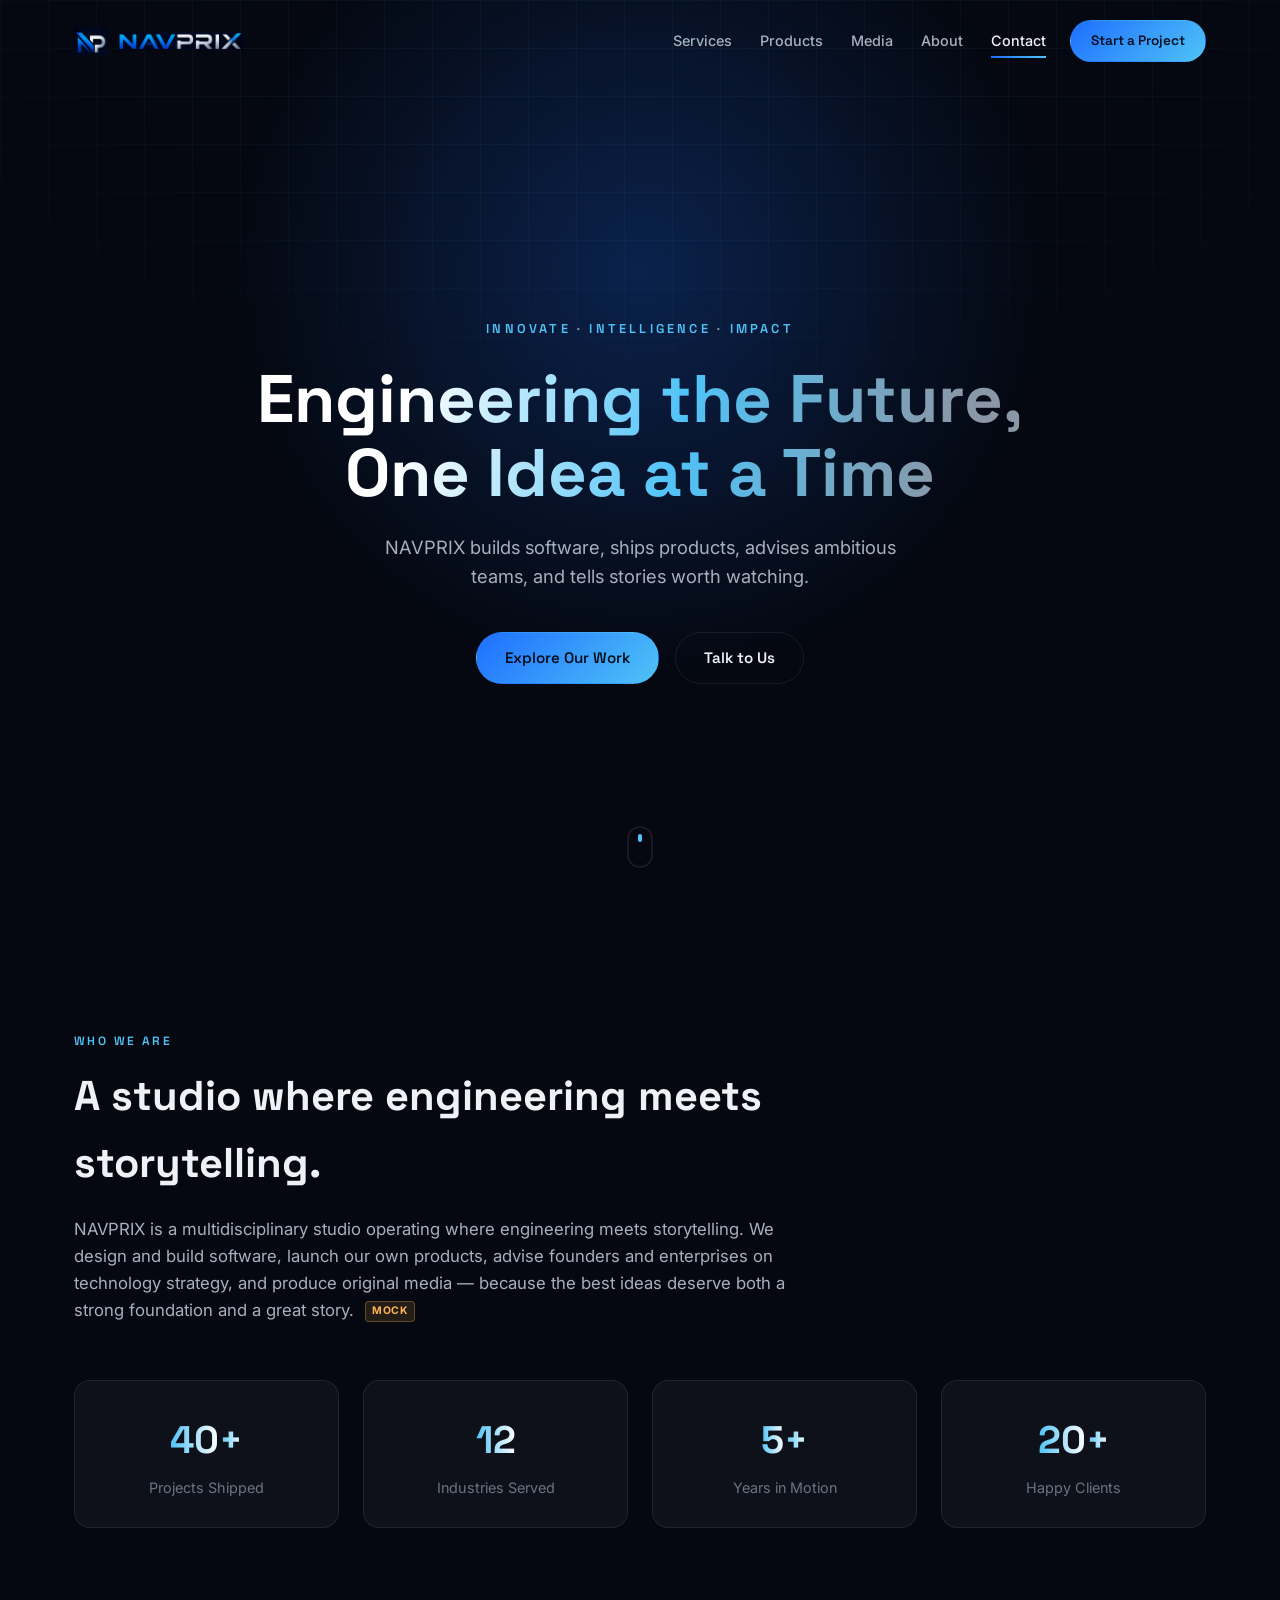
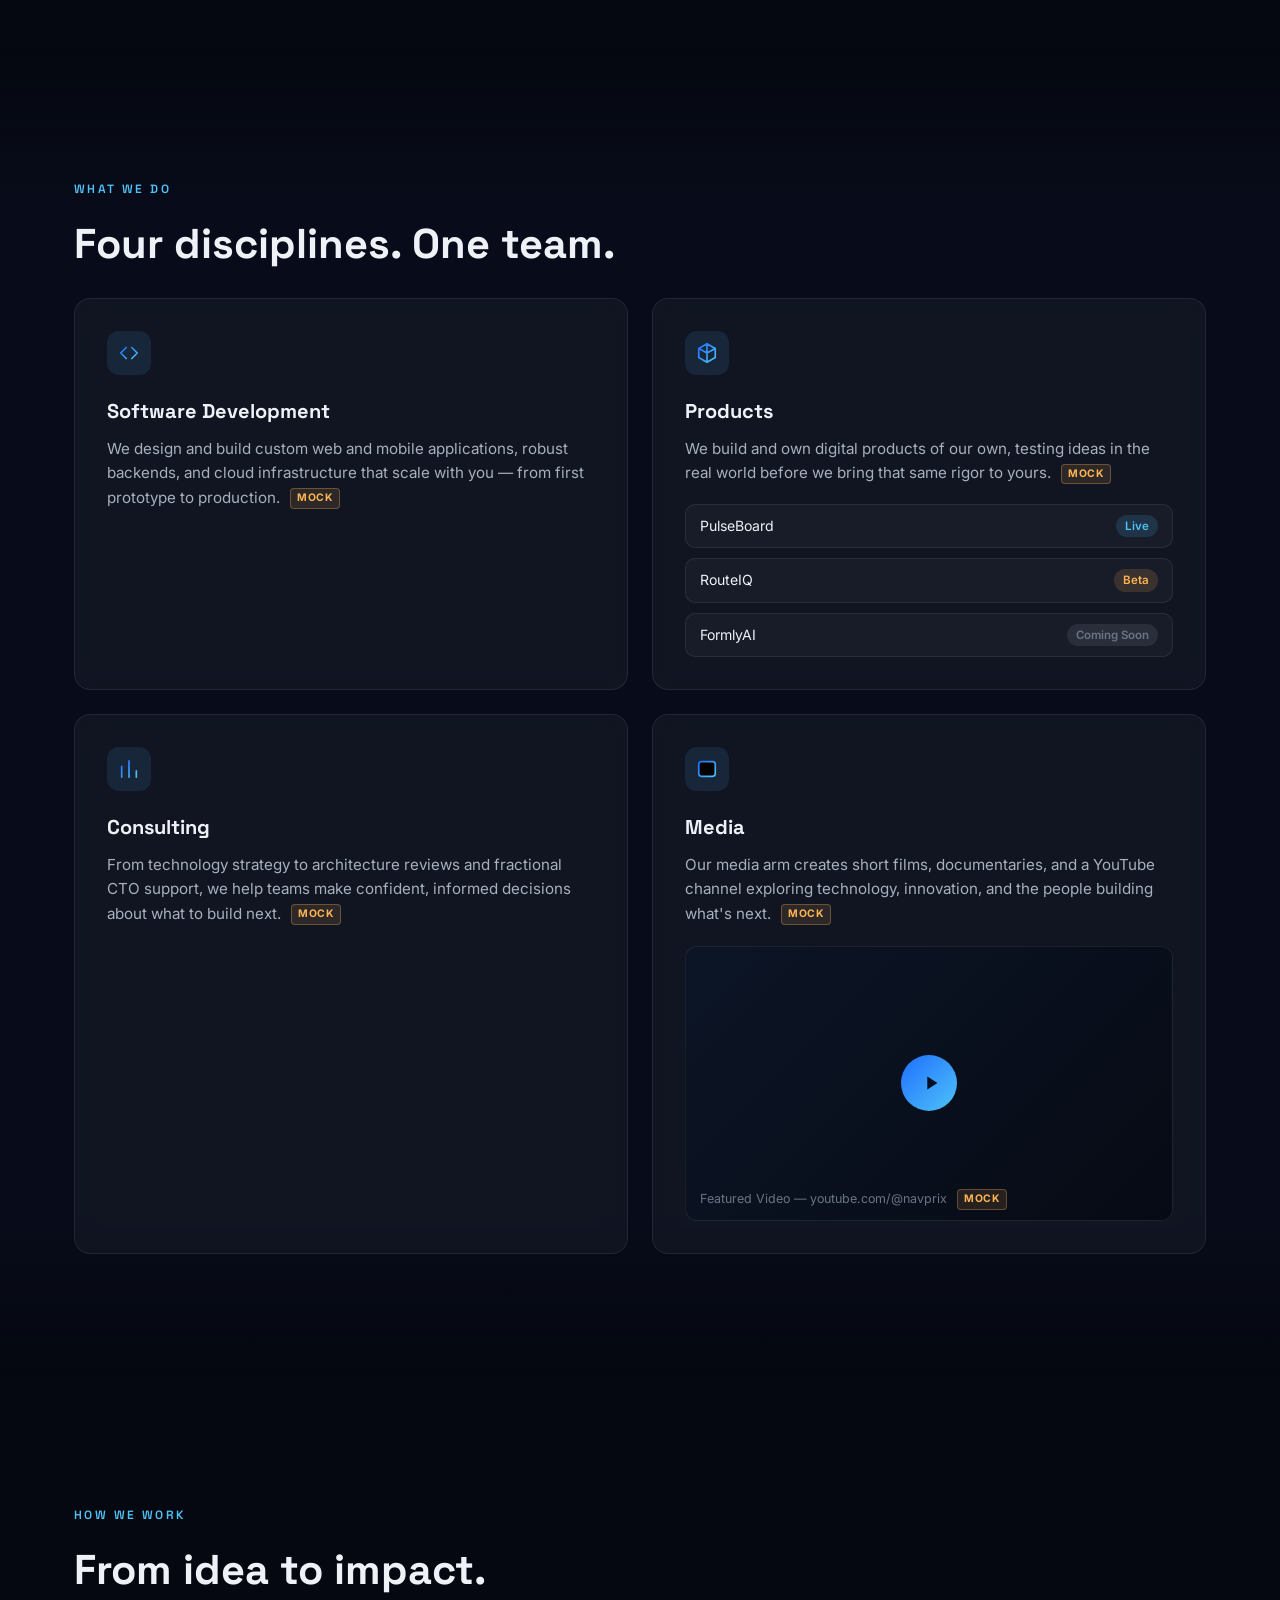
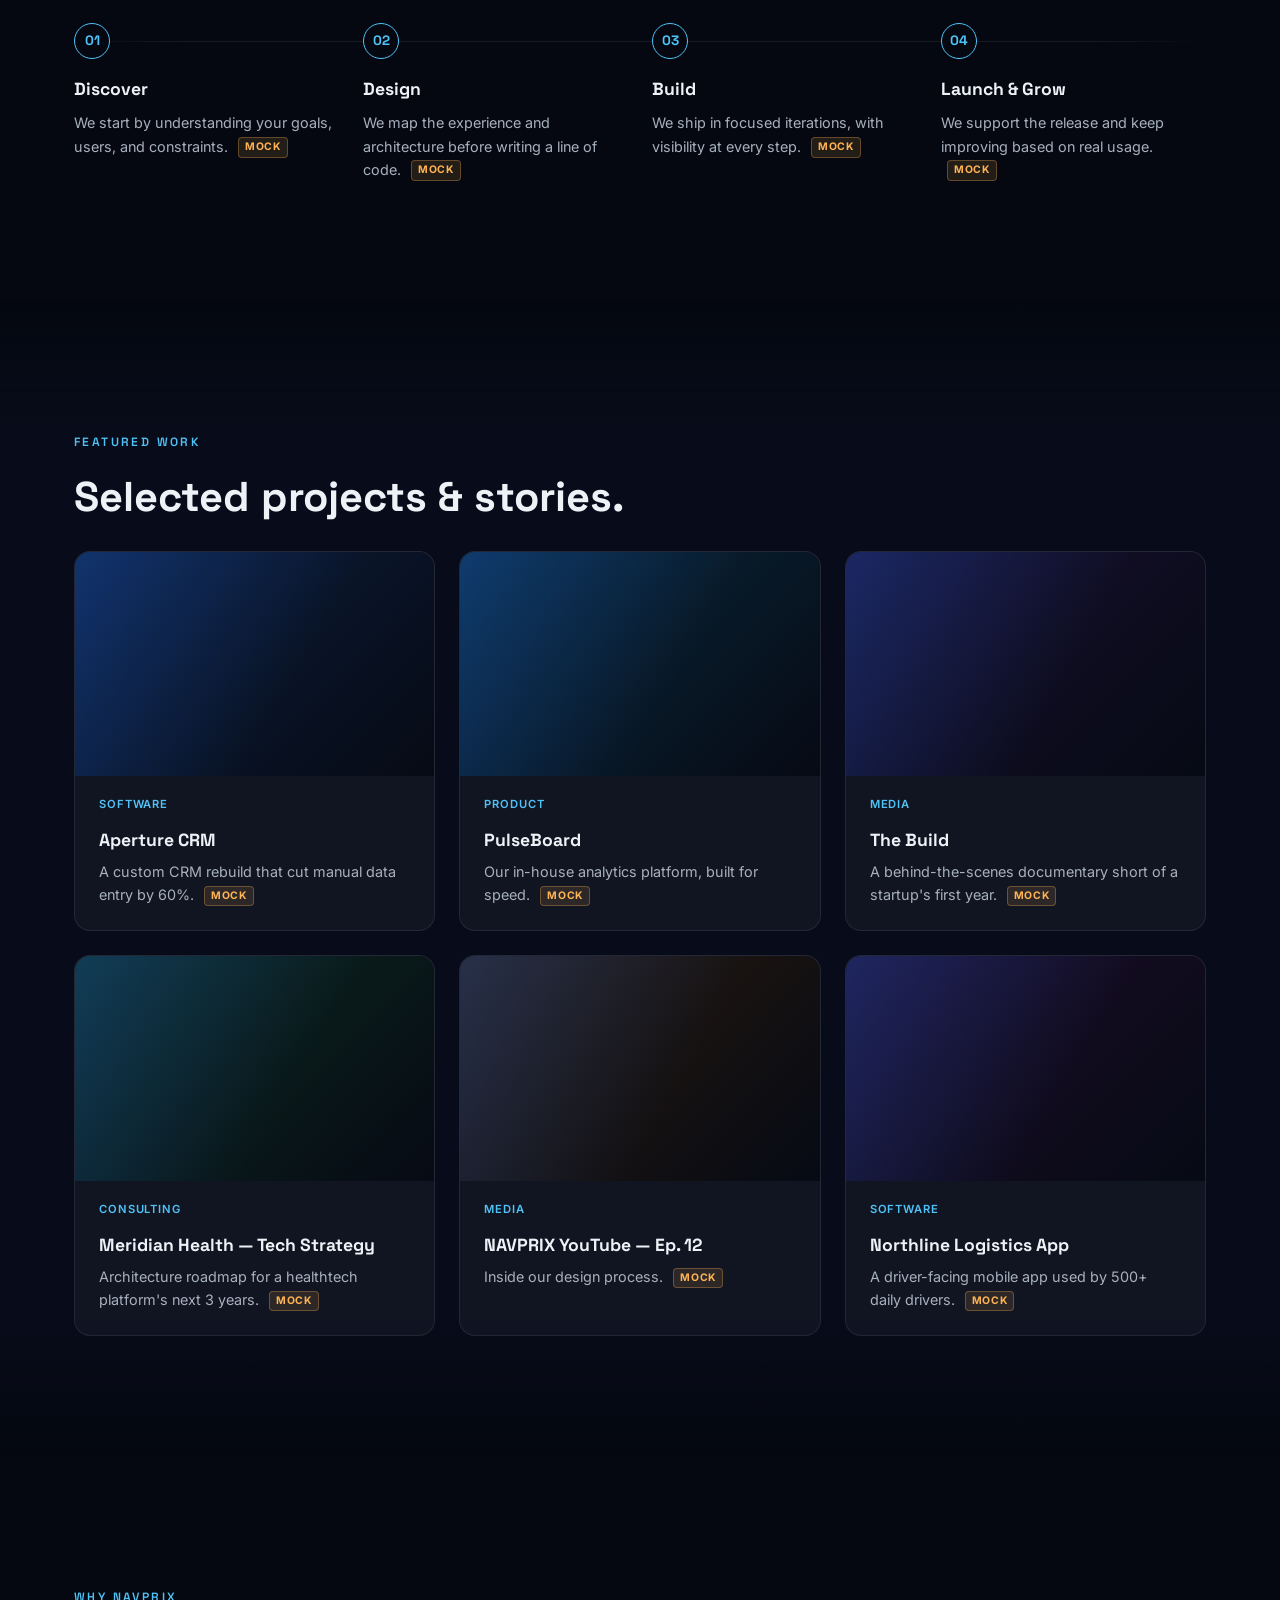
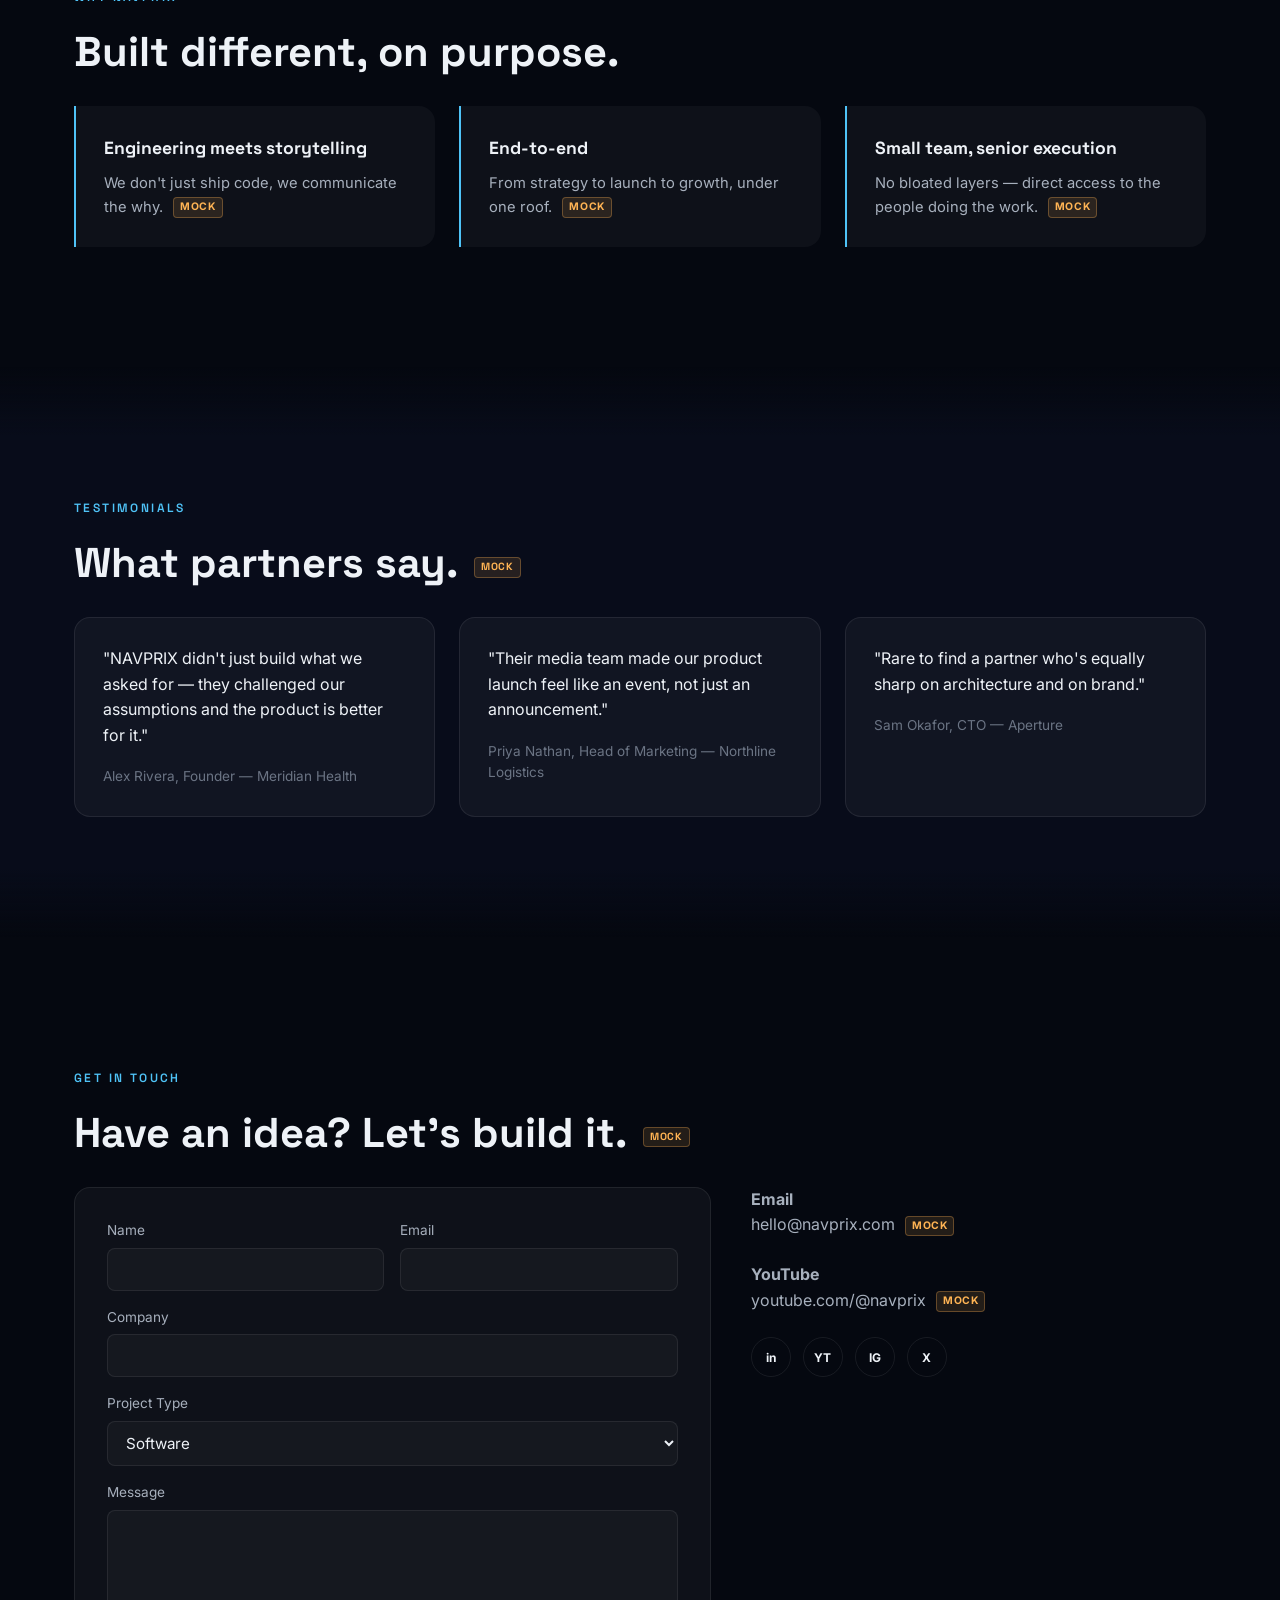
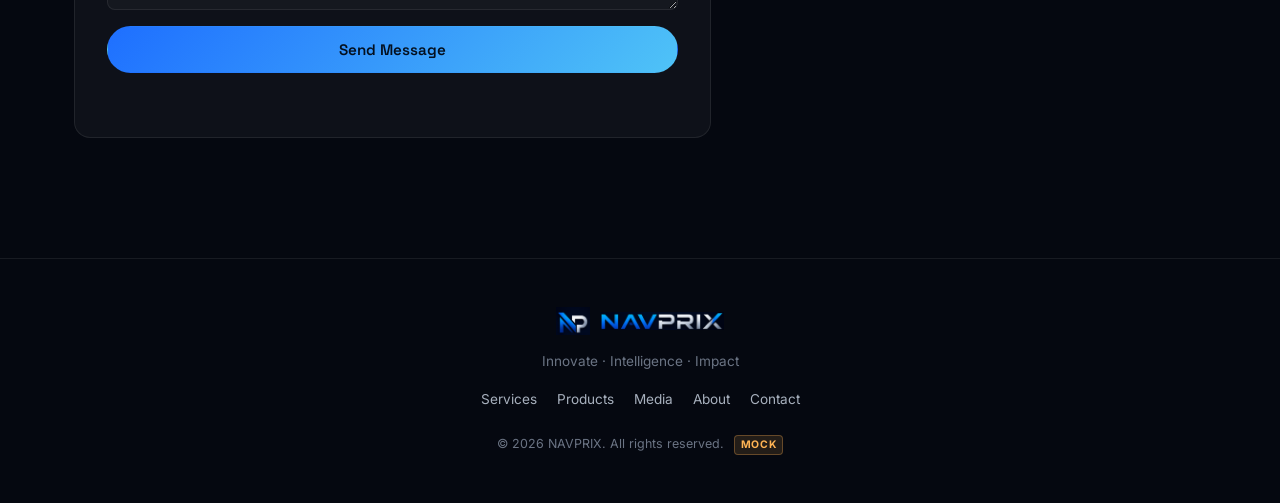
==== index.html @ e08dadc4 "Initial commit: NAVPRIX single-page website Dark-themed marketing site covering software development" ====
<!DOCTYPE html>
<html lang="en">
<head>
<meta charset="UTF-8">
<meta name="viewport" content="width=device-width, initial-scale=1.0">
<title>NAVPRIX — Innovate · Intelligence · Impact</title>
<meta name="description" content="NAVPRIX is a multidisciplinary studio building software, launching products, advising ambitious teams, and producing original media.">
<meta property="og:title" content="NAVPRIX — Innovate · Intelligence · Impact">
<meta property="og:description" content="Software Development, Products, Consulting & Media — under one roof.">
<meta property="og:type" content="website">
<meta property="og:image" content="assets/og-image.jpg">
<link rel="icon" type="image/png" href="assets/favicon.png">
<link rel="preconnect" href="https://fonts.googleapis.com">
<link rel="preconnect" href="https://fonts.gstatic.com" crossorigin>
<link href="https://fonts.googleapis.com/css2?family=Space+Grotesk:wght@500;600;700&family=Inter:wght@400;500;600;700&display=swap" rel="stylesheet">
<link rel="stylesheet" href="css/style.css">
</head>
<body>

<div class="bg-grid" aria-hidden="true"></div>

<!-- NAV -->
<header class="navbar" id="navbar">
  <div class="container navbar__inner">
    <a href="#top" class="brand">
      <img src="assets/logo-mark.png" alt="" class="brand__mark">
      <img src="assets/logo-wordmark.png" alt="NAVPRIX" class="brand__word-img">
    </a>
    <nav class="nav-links" id="navLinks">
      <a href="#services" data-nav>Services</a>
      <a href="#products" data-nav>Products</a>
      <a href="#media" data-nav>Media</a>
      <a href="#about" data-nav>About</a>
      <a href="#contact" data-nav>Contact</a>
      <a href="#contact" class="btn btn--primary btn--sm nav-cta-mobile">Start a Project</a>
    </nav>
    <a href="#contact" class="btn btn--primary btn--sm nav-cta">Start a Project</a>
    <button class="menu-toggle" id="menuToggle" aria-label="Toggle menu" aria-expanded="false">
      <span></span><span></span><span></span>
    </button>
  </div>
</header>

<!-- HERO -->
<section class="hero" id="top">
  <div class="hero__glow" aria-hidden="true"></div>
  <div class="container hero__inner">
    <p class="eyebrow reveal">INNOVATE <span class="dot">·</span> INTELLIGENCE <span class="dot">·</span> IMPACT</p>
    <h1 class="hero__title reveal">Engineering the Future,<br>One Idea at a Time</h1>
    <p class="hero__subtitle reveal">NAVPRIX builds software, ships products, advises ambitious teams, and tells stories worth watching.</p>
    <div class="hero__cta reveal">
      <a href="#work" class="btn btn--primary">Explore Our Work</a>
      <a href="#contact" class="btn btn--ghost">Talk to Us</a>
    </div>
  </div>
  <div class="scroll-indicator" aria-hidden="true"><span></span></div>
</section>

<!-- ABOUT -->
<section class="section" id="about">
  <div class="container">
    <p class="section-eyebrow reveal">Who We Are</p>
    <h2 class="section-title reveal">A studio where engineering meets storytelling.</h2>
    <p class="section-lead reveal">
      NAVPRIX is a multidisciplinary studio operating where engineering meets
      storytelling. We design and build software, launch our own products,
      advise founders and enterprises on technology strategy, and produce
      original media — because the best ideas deserve both a strong
      foundation and a great story.
      <span class="mock-tag">MOCK</span>
    </p>

    <div class="stats reveal">
      <div class="stat">
        <span class="stat__num" data-count="40">0</span><span class="stat__suffix">+</span>
        <p>Projects Shipped</p>
      </div>
      <div class="stat">
        <span class="stat__num" data-count="12">0</span>
        <p>Industries Served</p>
      </div>
      <div class="stat">
        <span class="stat__num" data-count="5">0</span><span class="stat__suffix">+</span>
        <p>Years in Motion</p>
      </div>
      <div class="stat">
        <span class="stat__num" data-count="20">0</span><span class="stat__suffix">+</span>
        <p>Happy Clients</p>
      </div>
    </div>
  </div>
</section>

<!-- WHAT WE DO -->
<section class="section section--alt" id="services">
  <div class="container">
    <p class="section-eyebrow reveal">What We Do</p>
    <h2 class="section-title reveal">Four disciplines. One team.</h2>

    <div class="pillars">
      <article class="pillar-card reveal">
        <div class="pillar-card__icon">
          <svg viewBox="0 0 24 24"><path d="M9 18 3 12l6-6M15 6l6 6-6 6" stroke="url(#iconBlue)" stroke-width="1.8" fill="none" stroke-linecap="round" stroke-linejoin="round"/></svg>
        </div>
        <h3>Software Development</h3>
        <p>We design and build custom web and mobile applications, robust backends, and cloud infrastructure that scale with you — from first prototype to production. <span class="mock-tag">MOCK</span></p>
      </article>

      <article class="pillar-card reveal" id="products">
        <div class="pillar-card__icon">
          <svg viewBox="0 0 24 24"><path d="M12 2 3 7v10l9 5 9-5V7l-9-5Zm0 0v20M3 7l9 5 9-5" stroke="url(#iconBlue)" stroke-width="1.8" fill="none" stroke-linecap="round" stroke-linejoin="round"/></svg>
        </div>
        <h3>Products</h3>
        <p>We build and own digital products of our own, testing ideas in the real world before we bring that same rigor to yours. <span class="mock-tag">MOCK</span></p>
        <div class="product-list">
          <div class="product-chip"><span>PulseBoard</span><em class="badge badge--live">Live</em></div>
          <div class="product-chip"><span>RouteIQ</span><em class="badge badge--beta">Beta</em></div>
          <div class="product-chip"><span>FormlyAI</span><em class="badge badge--soon">Coming Soon</em></div>
        </div>
      </article>

      <article class="pillar-card reveal">
        <div class="pillar-card__icon">
          <svg viewBox="0 0 24 24"><path d="M4 21V9m8 12V3m8 18v-7" stroke="url(#iconBlue)" stroke-width="1.8" fill="none" stroke-linecap="round" stroke-linejoin="round"/></svg>
        </div>
        <h3>Consulting</h3>
        <p>From technology strategy to architecture reviews and fractional CTO support, we help teams make confident, informed decisions about what to build next. <span class="mock-tag">MOCK</span></p>
      </article>

      <article class="pillar-card reveal" id="media">
        <div class="pillar-card__icon">
          <svg viewBox="0 0 24 24"><path d="m10 8 6 4-6 4V8Z" stroke="url(#iconBlue)" stroke-width="1.8" fill="none" stroke-linejoin="round"/><rect x="3" y="4" width="18" height="16" rx="3" stroke="url(#iconBlue)" stroke-width="1.8"/></svg>
        </div>
        <h3>Media</h3>
        <p>Our media arm creates short films, documentaries, and a YouTube channel exploring technology, innovation, and the people building what's next. <span class="mock-tag">MOCK</span></p>

        <div class="video-placeholder">
          <button class="video-placeholder__play" aria-label="Play featured video">
            <svg viewBox="0 0 24 24"><path d="M8 5v14l11-7z" fill="currentColor"/></svg>
          </button>
          <span class="video-placeholder__label">Featured Video — youtube.com/@navprix <span class="mock-tag">MOCK</span></span>
        </div>
      </article>
    </div>

    <!-- shared icon gradient defs -->
    <svg width="0" height="0" style="position:absolute">
      <defs>
        <linearGradient id="iconBlue" x1="0" y1="0" x2="1" y2="1">
          <stop offset="0%" stop-color="#1E6FFF"/>
          <stop offset="100%" stop-color="#4FC3F7"/>
        </linearGradient>
      </defs>
    </svg>
  </div>
</section>

<!-- PROCESS -->
<section class="section" id="process">
  <div class="container">
    <p class="section-eyebrow reveal">How We Work</p>
    <h2 class="section-title reveal">From idea to impact.</h2>

    <div class="timeline">
      <div class="timeline__line" aria-hidden="true"></div>
      <div class="timeline__step reveal">
        <span class="timeline__num">01</span>
        <h3>Discover</h3>
        <p>We start by understanding your goals, users, and constraints. <span class="mock-tag">MOCK</span></p>
      </div>
      <div class="timeline__step reveal">
        <span class="timeline__num">02</span>
        <h3>Design</h3>
        <p>We map the experience and architecture before writing a line of code. <span class="mock-tag">MOCK</span></p>
      </div>
      <div class="timeline__step reveal">
        <span class="timeline__num">03</span>
        <h3>Build</h3>
        <p>We ship in focused iterations, with visibility at every step. <span class="mock-tag">MOCK</span></p>
      </div>
      <div class="timeline__step reveal">
        <span class="timeline__num">04</span>
        <h3>Launch &amp; Grow</h3>
        <p>We support the release and keep improving based on real usage. <span class="mock-tag">MOCK</span></p>
      </div>
    </div>
  </div>
</section>

<!-- FEATURED WORK -->
<section class="section section--alt" id="work">
  <div class="container">
    <p class="section-eyebrow reveal">Featured Work</p>
    <h2 class="section-title reveal">Selected projects &amp; stories.</h2>

    <div class="work-grid">
      <article class="work-card reveal">
        <div class="work-card__media work-card__media--1"></div>
        <span class="tag">Software</span>
        <h3>Aperture CRM</h3>
        <p>A custom CRM rebuild that cut manual data entry by 60%. <span class="mock-tag">MOCK</span></p>
      </article>
      <article class="work-card reveal">
        <div class="work-card__media work-card__media--2"></div>
        <span class="tag">Product</span>
        <h3>PulseBoard</h3>
        <p>Our in-house analytics platform, built for speed. <span class="mock-tag">MOCK</span></p>
      </article>
      <article class="work-card reveal">
        <div class="work-card__media work-card__media--3"></div>
        <span class="tag">Media</span>
        <h3>The Build</h3>
        <p>A behind-the-scenes documentary short of a startup's first year. <span class="mock-tag">MOCK</span></p>
      </article>
      <article class="work-card reveal">
        <div class="work-card__media work-card__media--4"></div>
        <span class="tag">Consulting</span>
        <h3>Meridian Health — Tech Strategy</h3>
        <p>Architecture roadmap for a healthtech platform's next 3 years. <span class="mock-tag">MOCK</span></p>
      </article>
      <article class="work-card reveal">
        <div class="work-card__media work-card__media--5"></div>
        <span class="tag">Media</span>
        <h3>NAVPRIX YouTube — Ep. 12</h3>
        <p>Inside our design process. <span class="mock-tag">MOCK</span></p>
      </article>
      <article class="work-card reveal">
        <div class="work-card__media work-card__media--6"></div>
        <span class="tag">Software</span>
        <h3>Northline Logistics App</h3>
        <p>A driver-facing mobile app used by 500+ daily drivers. <span class="mock-tag">MOCK</span></p>
      </article>
    </div>
  </div>
</section>

<!-- WHY NAVPRIX -->
<section class="section" id="why">
  <div class="container">
    <p class="section-eyebrow reveal">Why NAVPRIX</p>
    <h2 class="section-title reveal">Built different, on purpose.</h2>

    <div class="why-grid">
      <div class="why-item reveal">
        <h3>Engineering meets storytelling</h3>
        <p>We don't just ship code, we communicate the why. <span class="mock-tag">MOCK</span></p>
      </div>
      <div class="why-item reveal">
        <h3>End-to-end</h3>
        <p>From strategy to launch to growth, under one roof. <span class="mock-tag">MOCK</span></p>
      </div>
      <div class="why-item reveal">
        <h3>Small team, senior execution</h3>
        <p>No bloated layers — direct access to the people doing the work. <span class="mock-tag">MOCK</span></p>
      </div>
    </div>
  </div>
</section>

<!-- TESTIMONIALS -->
<section class="section section--alt" id="testimonials">
  <div class="container">
    <p class="section-eyebrow reveal">Testimonials</p>
    <h2 class="section-title reveal">What partners say. <span class="mock-tag">MOCK</span></h2>

    <div class="testimonials">
      <blockquote class="testimonial reveal">
        <p>"NAVPRIX didn't just build what we asked for — they challenged our assumptions and the product is better for it."</p>
        <footer>Alex Rivera, Founder — Meridian Health</footer>
      </blockquote>
      <blockquote class="testimonial reveal">
        <p>"Their media team made our product launch feel like an event, not just an announcement."</p>
        <footer>Priya Nathan, Head of Marketing — Northline Logistics</footer>
      </blockquote>
      <blockquote class="testimonial reveal">
        <p>"Rare to find a partner who's equally sharp on architecture and on brand."</p>
        <footer>Sam Okafor, CTO — Aperture</footer>
      </blockquote>
    </div>
  </div>
</section>

<!-- CONTACT -->
<section class="section contact" id="contact">
  <div class="container contact__inner">
    <p class="section-eyebrow reveal">Get In Touch</p>
    <h2 class="section-title reveal">Have an idea? Let's build it. <span class="mock-tag">MOCK</span></h2>

    <div class="contact__grid">
      <form class="contact-form reveal" id="contactForm">
        <div class="form-row">
          <label>Name<input type="text" name="name" required></label>
          <label>Email<input type="email" name="email" required></label>
        </div>
        <label>Company<input type="text" name="company"></label>
        <label>Project Type
          <select name="projectType">
            <option>Software</option>
            <option>Product</option>
            <option>Consulting</option>
            <option>Media</option>
            <option>Other</option>
          </select>
        </label>
        <label>Message<textarea name="message" rows="4" required></textarea></label>
        <button type="submit" class="btn btn--primary">Send Message</button>
        <p class="form-status" id="formStatus" role="status"></p>
      </form>

      <div class="contact-info reveal">
        <p><strong>Email</strong><br><a href="mailto:hello@navprix.com">hello@navprix.com</a> <span class="mock-tag">MOCK</span></p>
        <p><strong>YouTube</strong><br><a href="https://youtube.com/@navprix" target="_blank" rel="noopener">youtube.com/@navprix</a> <span class="mock-tag">MOCK</span></p>
        <div class="social-row">
          <a href="#" aria-label="LinkedIn" class="social-icon">in</a>
          <a href="#" aria-label="YouTube" class="social-icon">YT</a>
          <a href="#" aria-label="Instagram" class="social-icon">IG</a>
          <a href="#" aria-label="X" class="social-icon">X</a>
        </div>
      </div>
    </div>
  </div>
</section>

<!-- FOOTER -->
<footer class="footer">
  <div class="container footer__inner">
    <a href="#top" class="brand brand--footer">
      <img src="assets/logo-mark.png" alt="" class="brand__mark">
      <img src="assets/logo-wordmark.png" alt="NAVPRIX" class="brand__word-img">
    </a>
    <p class="footer__tagline">Innovate · Intelligence · Impact</p>
    <nav class="footer__links">
      <a href="#services">Services</a>
      <a href="#products">Products</a>
      <a href="#media">Media</a>
      <a href="#about">About</a>
      <a href="#contact">Contact</a>
    </nav>
    <p class="footer__copy">© 2026 NAVPRIX. All rights reserved. <span class="mock-tag">MOCK</span></p>
  </div>
</footer>

<script src="js/main.js"></script>
</body>
</html>
---- css/style.css ----
/* ============ Tokens ============ */
:root {
  --bg: #050810;
  --bg-alt: #080c1a;
  --panel: rgba(255, 255, 255, 0.04);
  --panel-border: rgba(255, 255, 255, 0.08);
  --blue-1: #1e6fff;
  --blue-2: #4fc3f7;
  --silver-1: #eaf0f6;
  --silver-2: #ffffff;
  --silver-3: #8a97a6;
  --text: #eef2f7;
  --text-dim: #a7b0bd;
  --text-faint: #6b7484;
  --radius: 16px;
  --max-width: 1180px;
  --font-display: "Space Grotesk", "Inter", sans-serif;
  --font-body: "Inter", sans-serif;
}

* { box-sizing: border-box; }
html { scroll-behavior: smooth; }

body {
  margin: 0;
  background: var(--bg);
  color: var(--text);
  font-family: var(--font-body);
  line-height: 1.6;
  overflow-x: hidden;
}

img { max-width: 100%; display: block; }

.container {
  max-width: var(--max-width);
  margin: 0 auto;
  padding: 0 24px;
}

a { color: inherit; text-decoration: none; }

.mock-tag {
  display: inline-block;
  font-size: 0.65rem;
  letter-spacing: 0.06em;
  font-weight: 700;
  color: #ffb454;
  background: rgba(255, 180, 84, 0.12);
  border: 1px solid rgba(255, 180, 84, 0.3);
  padding: 1px 6px;
  border-radius: 4px;
  vertical-align: middle;
  margin-left: 6px;
}

/* ============ Background texture ============ */
.bg-grid {
  position: fixed;
  inset: 0;
  z-index: -1;
  background-image:
    linear-gradient(rgba(79, 195, 247, 0.05) 1px, transparent 1px),
    linear-gradient(90deg, rgba(79, 195, 247, 0.05) 1px, transparent 1px);
  background-size: 48px 48px;
  mask-image: radial-gradient(ellipse 80% 60% at 50% 0%, black 40%, transparent 90%);
}

/* ============ Buttons ============ */
.btn {
  display: inline-flex;
  align-items: center;
  justify-content: center;
  gap: 8px;
  padding: 13px 28px;
  border-radius: 999px;
  font-family: var(--font-display);
  font-weight: 600;
  font-size: 0.95rem;
  border: 1px solid transparent;
  cursor: pointer;
  transition: transform 0.25s ease, box-shadow 0.25s ease, background 0.25s ease, border-color .25s ease;
  white-space: nowrap;
}
.btn--primary {
  background: linear-gradient(135deg, var(--blue-1), var(--blue-2));
  color: #04101f;
}
.btn--primary:hover {
  transform: translateY(-2px);
  box-shadow: 0 10px 30px -6px rgba(30, 111, 255, 0.55);
}
.btn--ghost {
  background: transparent;
  border-color: var(--panel-border);
  color: var(--text);
}
.btn--ghost:hover {
  border-color: var(--blue-2);
  color: var(--blue-2);
}
.btn--sm { padding: 9px 20px; font-size: 0.85rem; }

/* ============ Navbar ============ */
.navbar {
  position: fixed;
  top: 0; left: 0; right: 0;
  z-index: 100;
  padding: 20px 0;
  transition: background 0.3s ease, padding 0.3s ease, border-color 0.3s ease;
  border-bottom: 1px solid transparent;
}
.navbar.scrolled {
  background: rgba(5, 8, 16, 0.75);
  backdrop-filter: blur(14px);
  -webkit-backdrop-filter: blur(14px);
  padding: 12px 0;
  border-bottom-color: var(--panel-border);
}
.navbar__inner {
  display: flex;
  align-items: center;
  gap: 24px;
}
.brand {
  display: flex;
  align-items: center;
  gap: 10px;
  margin-right: auto;
}
.brand__mark { width: 34px; height: auto; }
.brand__word-img { height: 18px; width: auto; }
.nav-links {
  display: flex;
  gap: 28px;
}
.nav-links a {
  font-size: 0.9rem;
  font-weight: 500;
  color: var(--text-dim);
  position: relative;
  padding: 4px 0;
  transition: color 0.2s ease;
}
.nav-links a::after {
  content: "";
  position: absolute;
  left: 0; bottom: -2px;
  width: 0; height: 2px;
  background: linear-gradient(90deg, var(--blue-1), var(--blue-2));
  transition: width 0.25s ease;
}
.nav-links a:hover, .nav-links a.active { color: var(--text); }
.nav-links a:hover::after, .nav-links a.active::after { width: 100%; }
.nav-cta-mobile { display: none; align-self: flex-start; }

.menu-toggle {
  display: none;
  flex-direction: column;
  gap: 5px;
  background: none;
  border: none;
  cursor: pointer;
  padding: 6px;
}
.menu-toggle span {
  width: 22px; height: 2px;
  background: var(--text);
  transition: transform 0.25s ease, opacity 0.25s ease;
}

/* ============ Hero ============ */
.hero {
  position: relative;
  min-height: 100vh;
  display: flex;
  align-items: center;
  padding-top: 90px;
  overflow: hidden;
}
.hero__glow {
  position: absolute;
  top: -20%;
  left: 50%;
  transform: translateX(-50%);
  width: 900px;
  height: 900px;
  background: radial-gradient(circle, rgba(30, 111, 255, 0.25) 0%, rgba(30, 111, 255, 0) 65%);
  pointer-events: none;
  animation: pulse 8s ease-in-out infinite;
}
@keyframes pulse {
  0%, 100% { opacity: 0.7; transform: translateX(-50%) scale(1); }
  50% { opacity: 1; transform: translateX(-50%) scale(1.08); }
}
.hero__inner { position: relative; z-index: 1; text-align: center; max-width: 860px; margin: 0 auto; }

.eyebrow {
  font-family: var(--font-display);
  letter-spacing: 0.25em;
  font-size: 0.8rem;
  font-weight: 600;
  color: var(--blue-2);
  margin-bottom: 24px;
}
.eyebrow .dot { color: var(--silver-3); }

.hero__title {
  font-family: var(--font-display);
  font-size: clamp(2.4rem, 6vw, 4.2rem);
  font-weight: 700;
  line-height: 1.1;
  margin: 0 0 22px;
  background: linear-gradient(100deg, var(--silver-2) 20%, var(--blue-2) 55%, var(--silver-3) 90%);
  -webkit-background-clip: text;
  background-clip: text;
  color: transparent;
}
.hero__subtitle {
  font-size: 1.15rem;
  color: var(--text-dim);
  max-width: 560px;
  margin: 0 auto 40px;
}
.hero__cta {
  display: flex;
  justify-content: center;
  gap: 16px;
  flex-wrap: wrap;
}

.scroll-indicator {
  position: absolute;
  bottom: 32px;
  left: 50%;
  transform: translateX(-50%);
  width: 26px;
  height: 42px;
  border: 2px solid var(--panel-border);
  border-radius: 20px;
}
.scroll-indicator span {
  display: block;
  width: 4px;
  height: 8px;
  margin: 6px auto 0;
  background: var(--blue-2);
  border-radius: 2px;
  animation: scrollDown 1.8s ease-in-out infinite;
}
@keyframes scrollDown {
  0% { transform: translateY(0); opacity: 1; }
  70% { transform: translateY(14px); opacity: 0; }
  100% { opacity: 0; }
}

/* ============ Sections ============ */
.section { padding: 120px 0; }
.section--alt { background: linear-gradient(180deg, transparent, var(--bg-alt) 12%, var(--bg-alt) 88%, transparent); }

.section-eyebrow {
  font-family: var(--font-display);
  letter-spacing: 0.2em;
  font-size: 0.75rem;
  font-weight: 600;
  color: var(--blue-2);
  text-transform: uppercase;
  margin-bottom: 12px;
}
.section-title {
  font-family: var(--font-display);
  font-size: clamp(1.8rem, 4vw, 2.6rem);
  font-weight: 700;
  margin: 0 0 20px;
  max-width: 700px;
  color: var(--text);
}
.section-lead {
  max-width: 720px;
  color: var(--text-dim);
  font-size: 1.05rem;
  margin-bottom: 56px;
}

/* ============ Stats ============ */
.stats {
  display: grid;
  grid-template-columns: repeat(4, 1fr);
  gap: 24px;
}
.stat {
  padding: 28px 20px;
  border: 1px solid var(--panel-border);
  background: var(--panel);
  border-radius: var(--radius);
  text-align: center;
}
.stat__num, .stat__suffix {
  font-family: var(--font-display);
  font-size: 2.4rem;
  font-weight: 700;
  background: linear-gradient(90deg, var(--blue-2), var(--silver-2));
  -webkit-background-clip: text;
  background-clip: text;
  color: transparent;
}
.stat p { margin: 6px 0 0; color: var(--text-faint); font-size: 0.9rem; }

/* ============ Pillars ============ */
.pillars {
  display: grid;
  grid-template-columns: repeat(2, 1fr);
  gap: 24px;
}
.pillar-card {
  padding: 32px;
  border-radius: var(--radius);
  background: var(--panel);
  border: 1px solid var(--panel-border);
  backdrop-filter: blur(10px);
  transition: border-color 0.3s ease, transform 0.3s ease;
}
.pillar-card:hover {
  border-color: rgba(79, 195, 247, 0.4);
  transform: translateY(-4px);
}
.pillar-card__icon {
  width: 44px; height: 44px;
  display: flex; align-items: center; justify-content: center;
  border-radius: 12px;
  background: rgba(79, 195, 247, 0.1);
  margin-bottom: 20px;
}
.pillar-card__icon svg { width: 22px; height: 22px; }
.pillar-card h3 {
  font-family: var(--font-display);
  font-size: 1.25rem;
  margin: 0 0 10px;
}
.pillar-card p { color: var(--text-dim); margin: 0; font-size: 0.95rem; }

.product-list { margin-top: 18px; display: flex; flex-direction: column; gap: 10px; }
.product-chip {
  display: flex; align-items: center; justify-content: space-between;
  padding: 10px 14px;
  border-radius: 10px;
  background: rgba(255, 255, 255, 0.03);
  border: 1px solid var(--panel-border);
  font-size: 0.88rem;
}
.badge { font-style: normal; font-size: 0.72rem; padding: 2px 9px; border-radius: 999px; font-weight: 600; }
.badge--live { background: rgba(79, 195, 247, 0.15); color: var(--blue-2); }
.badge--beta { background: rgba(255, 180, 84, 0.15); color: #ffb454; }
.badge--soon { background: rgba(255, 255, 255, 0.08); color: var(--text-faint); }

.video-placeholder {
  margin-top: 20px;
  position: relative;
  border-radius: 12px;
  aspect-ratio: 16/9;
  background: linear-gradient(135deg, #0c1526, #060a14);
  border: 1px solid var(--panel-border);
  display: flex;
  align-items: center;
  justify-content: center;
  overflow: hidden;
}
.video-placeholder__play {
  width: 56px; height: 56px;
  border-radius: 50%;
  border: none;
  background: linear-gradient(135deg, var(--blue-1), var(--blue-2));
  color: #04101f;
  display: flex; align-items: center; justify-content: center;
  cursor: pointer;
  transition: transform 0.2s ease;
}
.video-placeholder__play svg { width: 22px; height: 22px; margin-left: 3px; }
.video-placeholder__play:hover { transform: scale(1.08); }
.video-placeholder__label {
  position: absolute;
  bottom: 10px; left: 14px;
  font-size: 0.78rem;
  color: var(--text-faint);
}

/* ============ Timeline ============ */
.timeline {
  position: relative;
  display: grid;
  grid-template-columns: repeat(4, 1fr);
  gap: 24px;
}
.timeline__line {
  position: absolute;
  top: 18px; left: 0; right: 0;
  height: 1px;
  background: linear-gradient(90deg, transparent, var(--panel-border) 10%, var(--panel-border) 90%, transparent);
  z-index: 0;
}
.timeline__step { position: relative; z-index: 1; }
.timeline__num {
  display: inline-flex;
  width: 36px; height: 36px;
  align-items: center; justify-content: center;
  border-radius: 50%;
  background: var(--bg);
  border: 1px solid var(--blue-2);
  color: var(--blue-2);
  font-family: var(--font-display);
  font-size: 0.85rem;
  font-weight: 700;
  margin-bottom: 16px;
}
.timeline__step h3 { font-family: var(--font-display); margin: 0 0 8px; font-size: 1.1rem; }
.timeline__step p { color: var(--text-dim); font-size: 0.9rem; margin: 0; }

/* ============ Work Grid ============ */
.work-grid {
  display: grid;
  grid-template-columns: repeat(3, 1fr);
  gap: 24px;
}
.work-card {
  border-radius: var(--radius);
  overflow: hidden;
  border: 1px solid var(--panel-border);
  background: var(--panel);
  transition: transform 0.3s ease, border-color 0.3s ease;
}
.work-card:hover { transform: translateY(-6px); border-color: rgba(79,195,247,0.4); }
.work-card__media {
  aspect-ratio: 16/10;
  background: linear-gradient(135deg, #0c1526, #060a14);
  position: relative;
}
.work-card__media::after {
  content: "";
  position: absolute; inset: 0;
  background: linear-gradient(120deg, rgba(30,111,255,0.25), transparent 60%);
}
.work-card__media--1 { background: linear-gradient(135deg, #0d1f3d, #060a14); }
.work-card__media--2 { background: linear-gradient(135deg, #0a2a3d, #060a14); }
.work-card__media--3 { background: linear-gradient(135deg, #1a1030, #060a14); }
.work-card__media--4 { background: linear-gradient(135deg, #0d2b1f, #060a14); }
.work-card__media--5 { background: linear-gradient(135deg, #2a1b0d, #060a14); }
.work-card__media--6 { background: linear-gradient(135deg, #1f0d2b, #060a14); }
.work-card .tag {
  display: inline-block;
  margin: 20px 24px 0;
  font-size: 0.7rem;
  letter-spacing: 0.08em;
  text-transform: uppercase;
  color: var(--blue-2);
  font-weight: 600;
}
.work-card h3 { font-family: var(--font-display); margin: 10px 24px 6px; font-size: 1.1rem; }
.work-card p { margin: 0 24px 24px; color: var(--text-dim); font-size: 0.9rem; }

/* ============ Why ============ */
.why-grid {
  display: grid;
  grid-template-columns: repeat(3, 1fr);
  gap: 24px;
}
.why-item {
  padding: 28px;
  border-left: 2px solid var(--blue-2);
  background: var(--panel);
  border-radius: 0 var(--radius) var(--radius) 0;
}
.why-item h3 { font-family: var(--font-display); margin: 0 0 10px; font-size: 1.1rem; }
.why-item p { margin: 0; color: var(--text-dim); font-size: 0.92rem; }

/* ============ Testimonials ============ */
.testimonials {
  display: grid;
  grid-template-columns: repeat(3, 1fr);
  gap: 24px;
}
.testimonial {
  margin: 0;
  padding: 28px;
  border-radius: var(--radius);
  background: var(--panel);
  border: 1px solid var(--panel-border);
}
.testimonial p {
  font-size: 1rem;
  color: var(--text);
  margin: 0 0 18px;
}
.testimonial footer {
  font-size: 0.85rem;
  color: var(--text-faint);
}

/* ============ Contact ============ */
.contact__grid {
  display: grid;
  grid-template-columns: 1.4fr 1fr;
  gap: 40px;
}
.contact-form {
  display: flex;
  flex-direction: column;
  gap: 16px;
  padding: 32px;
  border-radius: var(--radius);
  background: var(--panel);
  border: 1px solid var(--panel-border);
}
.form-row { display: grid; grid-template-columns: 1fr 1fr; gap: 16px; }
.contact-form label {
  display: flex;
  flex-direction: column;
  gap: 6px;
  font-size: 0.85rem;
  color: var(--text-dim);
}
.contact-form input,
.contact-form select,
.contact-form textarea {
  background: rgba(255,255,255,0.03);
  border: 1px solid var(--panel-border);
  border-radius: 8px;
  padding: 11px 14px;
  color: var(--text);
  font-family: var(--font-body);
  font-size: 0.95rem;
  resize: vertical;
}
.contact-form input:focus,
.contact-form select:focus,
.contact-form textarea:focus {
  outline: none;
  border-color: var(--blue-2);
}
.form-status { min-height: 1.2em; font-size: 0.85rem; color: var(--blue-2); margin: 0; }

.contact-info p { margin: 0 0 24px; color: var(--text-dim); }
.contact-info a:hover { color: var(--blue-2); }
.social-row { display: flex; gap: 12px; margin-top: 8px; }
.social-icon {
  width: 40px; height: 40px;
  border-radius: 50%;
  border: 1px solid var(--panel-border);
  display: flex; align-items: center; justify-content: center;
  font-size: 0.75rem;
  font-weight: 700;
  transition: border-color 0.2s ease, color 0.2s ease;
}
.social-icon:hover { border-color: var(--blue-2); color: var(--blue-2); }

/* ============ Footer ============ */
.footer {
  border-top: 1px solid var(--panel-border);
  padding: 48px 0;
}
.footer__inner {
  display: flex;
  flex-direction: column;
  align-items: center;
  text-align: center;
  gap: 16px;
}
.brand--footer { margin: 0; }
.footer__tagline { color: var(--text-faint); font-size: 0.85rem; margin: 0; }
.footer__links { display: flex; gap: 20px; flex-wrap: wrap; justify-content: center; }
.footer__links a { font-size: 0.85rem; color: var(--text-dim); }
.footer__links a:hover { color: var(--blue-2); }
.footer__copy { color: var(--text-faint); font-size: 0.78rem; margin: 8px 0 0; }

/* ============ Scroll reveal ============ */
.reveal {
  opacity: 0;
  transform: translateY(24px);
  transition: opacity 0.7s ease, transform 0.7s ease;
}
.reveal.in-view {
  opacity: 1;
  transform: translateY(0);
}

/* ============ Responsive ============ */
@media (max-width: 960px) {
  .pillars, .work-grid, .why-grid, .testimonials { grid-template-columns: repeat(2, 1fr); }
  .timeline { grid-template-columns: repeat(2, 1fr); row-gap: 40px; }
  .timeline__line { display: none; }
  .contact__grid { grid-template-columns: 1fr; }
  .stats { grid-template-columns: repeat(2, 1fr); }
}

@media (max-width: 720px) {
  .nav-links, .nav-cta { display: none; }
  .menu-toggle { display: flex; }
  .navbar.menu-open .nav-links {
    display: flex;
    position: absolute;
    top: 100%; left: 0; right: 0;
    flex-direction: column;
    background: var(--bg);
    padding: 20px 24px 28px;
    gap: 18px;
    border-bottom: 1px solid var(--panel-border);
  }
  .navbar.menu-open .nav-cta-mobile { display: inline-flex; margin-top: 6px; }
  .pillars, .work-grid, .why-grid, .testimonials { grid-template-columns: 1fr; }
  .timeline { grid-template-columns: 1fr; }
  .stats { grid-template-columns: repeat(2, 1fr); gap: 16px; }
  .form-row { grid-template-columns: 1fr; }
  .section { padding: 80px 0; }
}
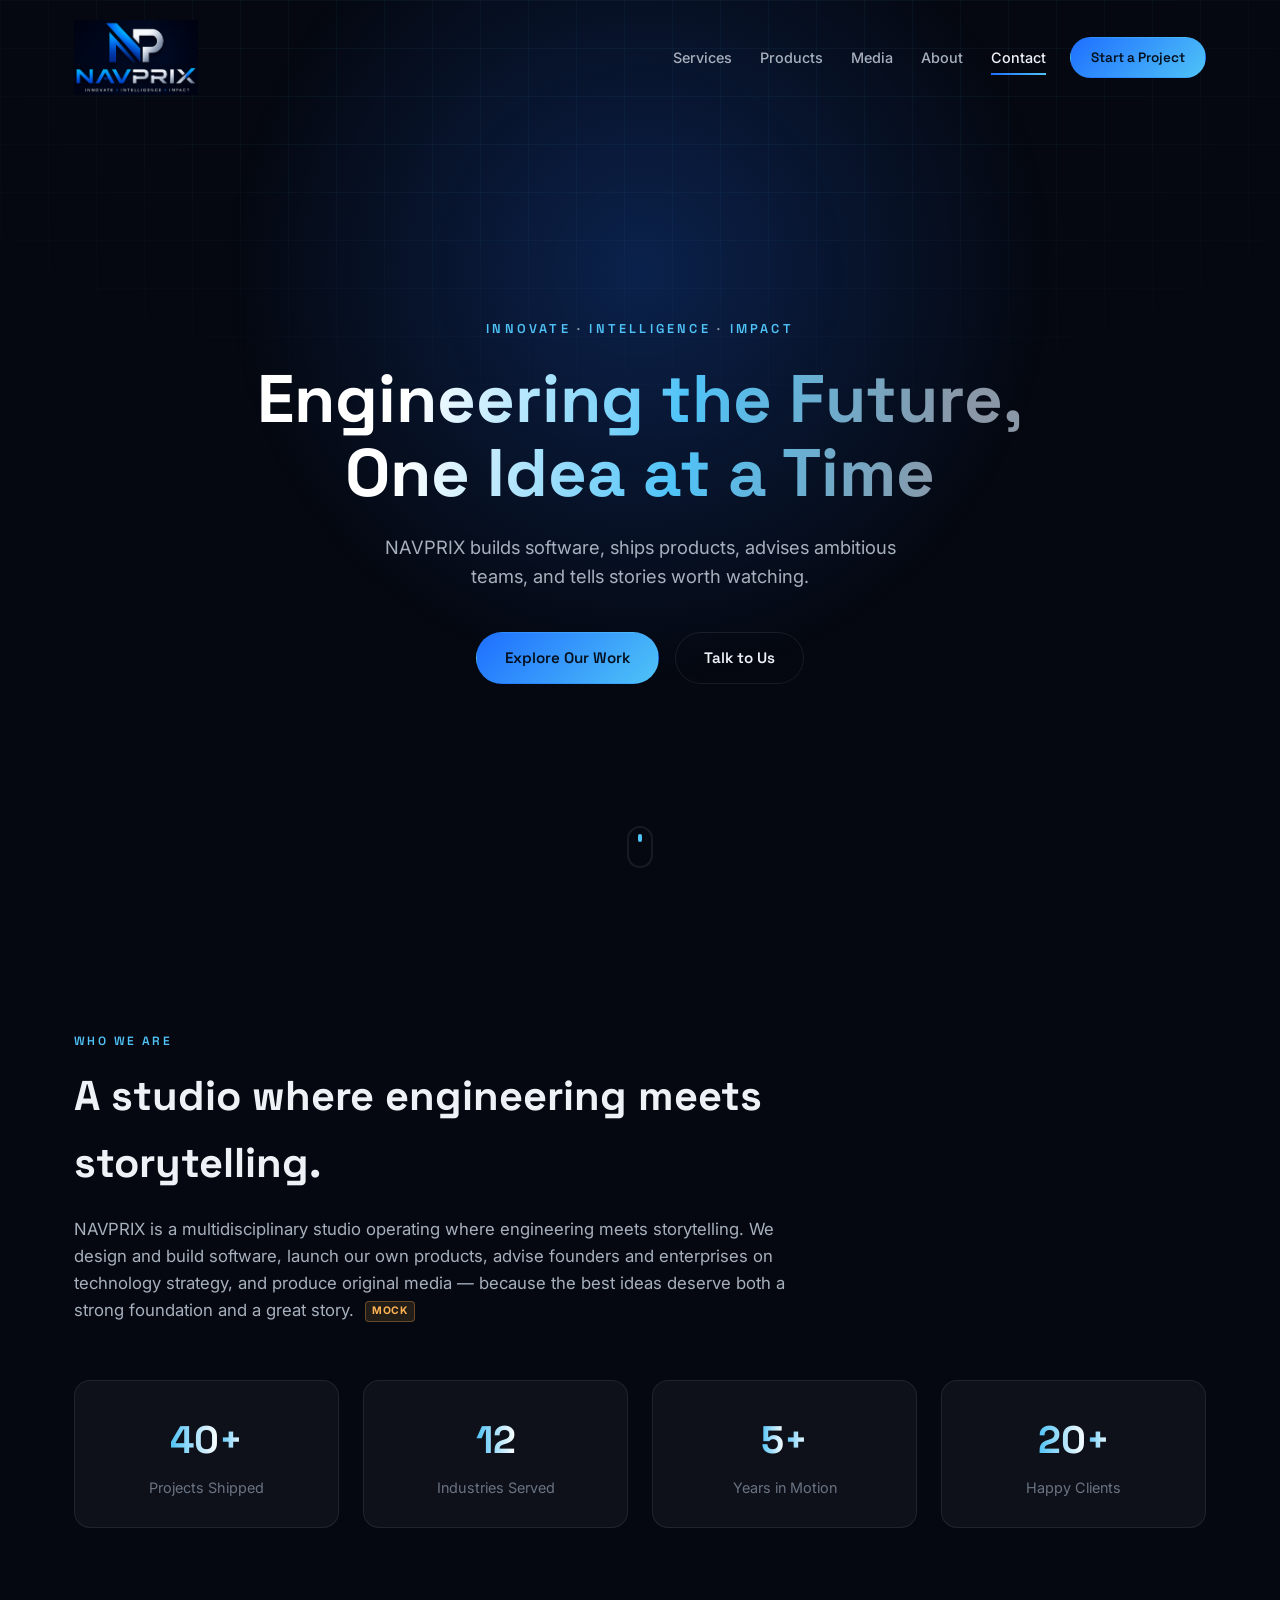
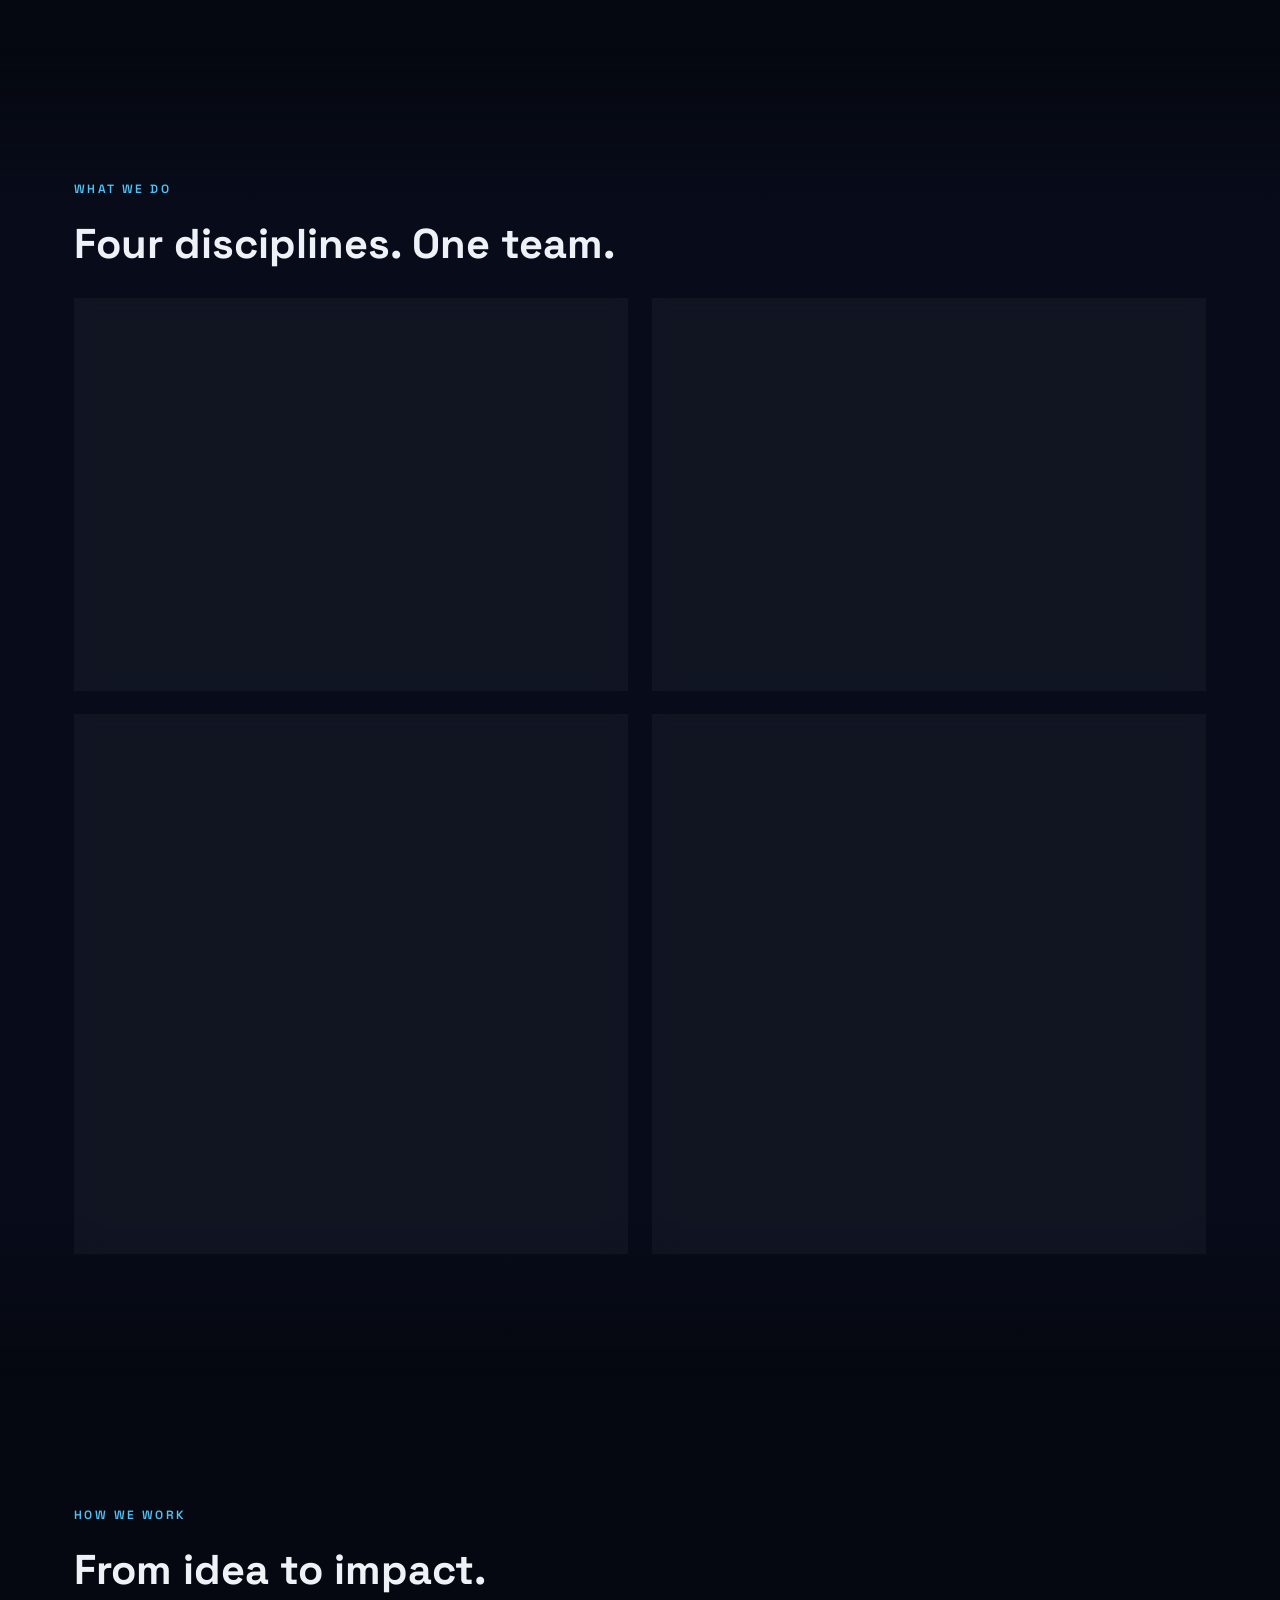
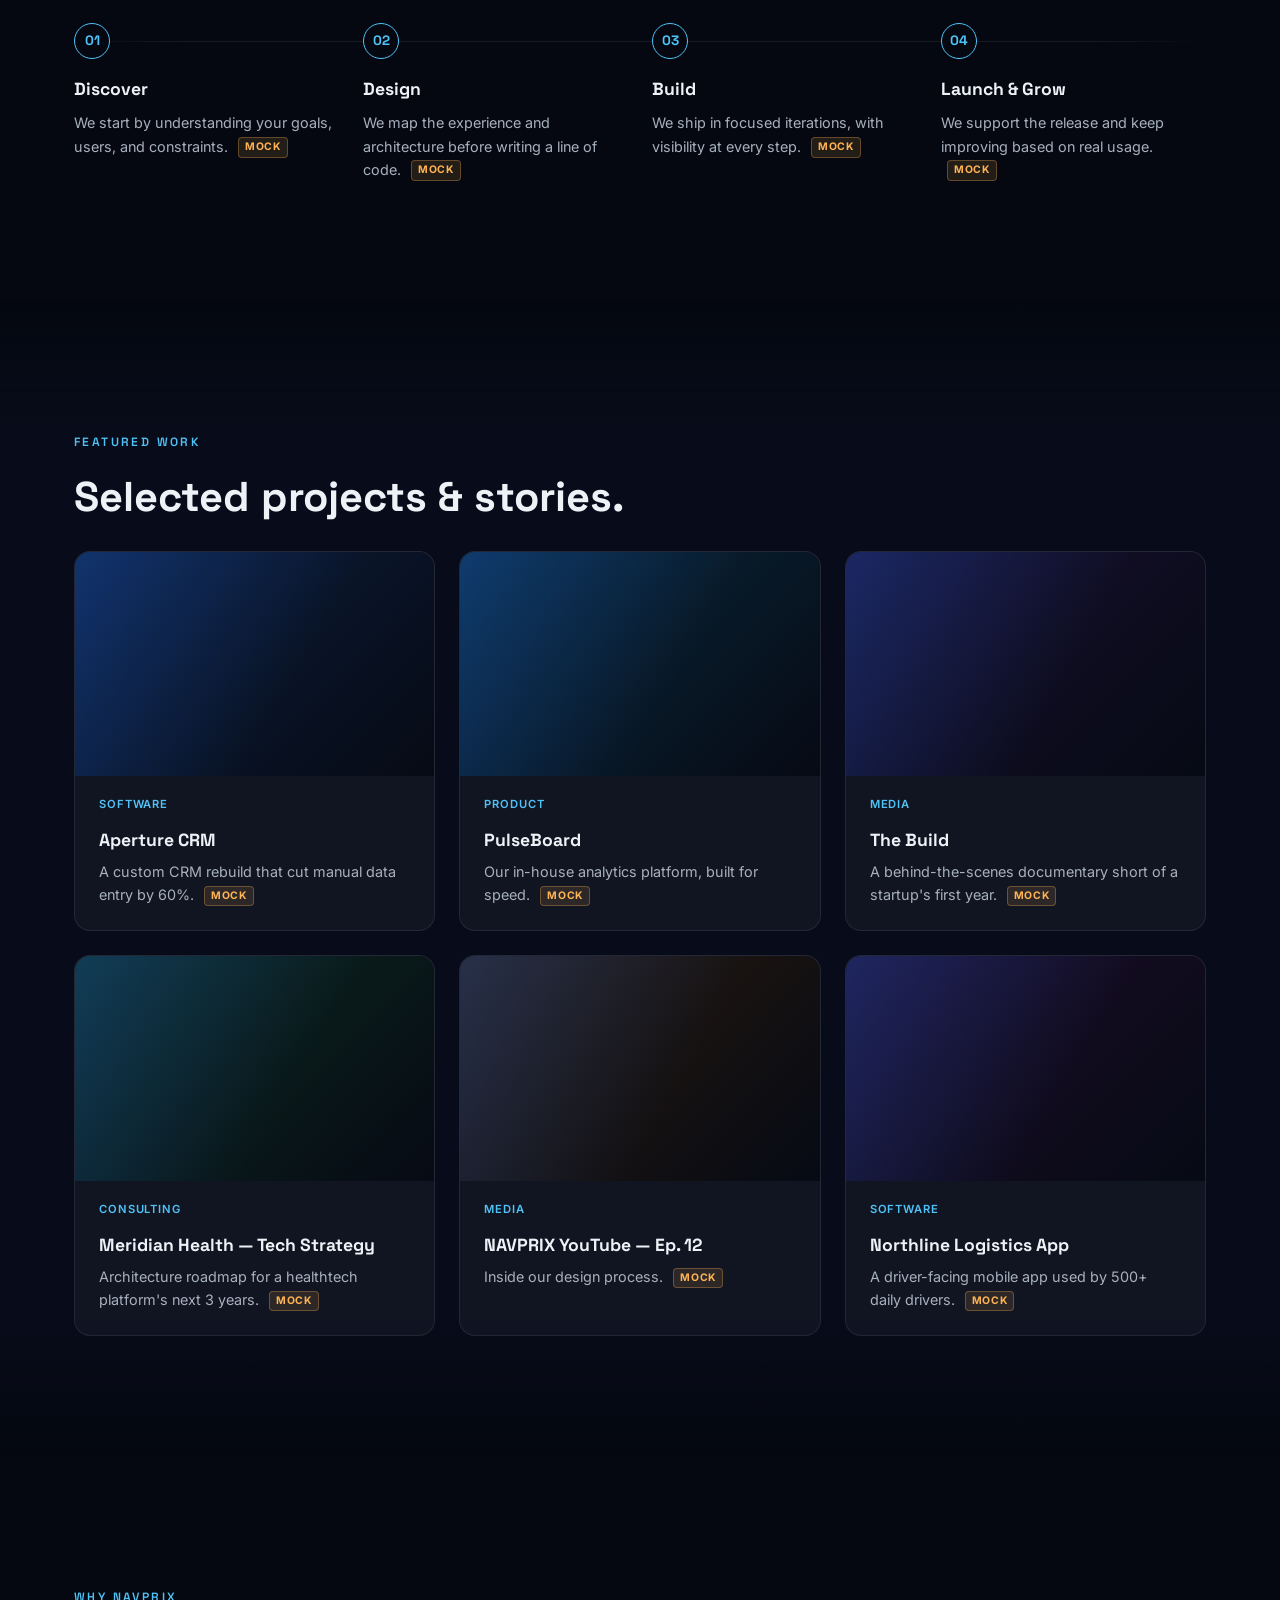
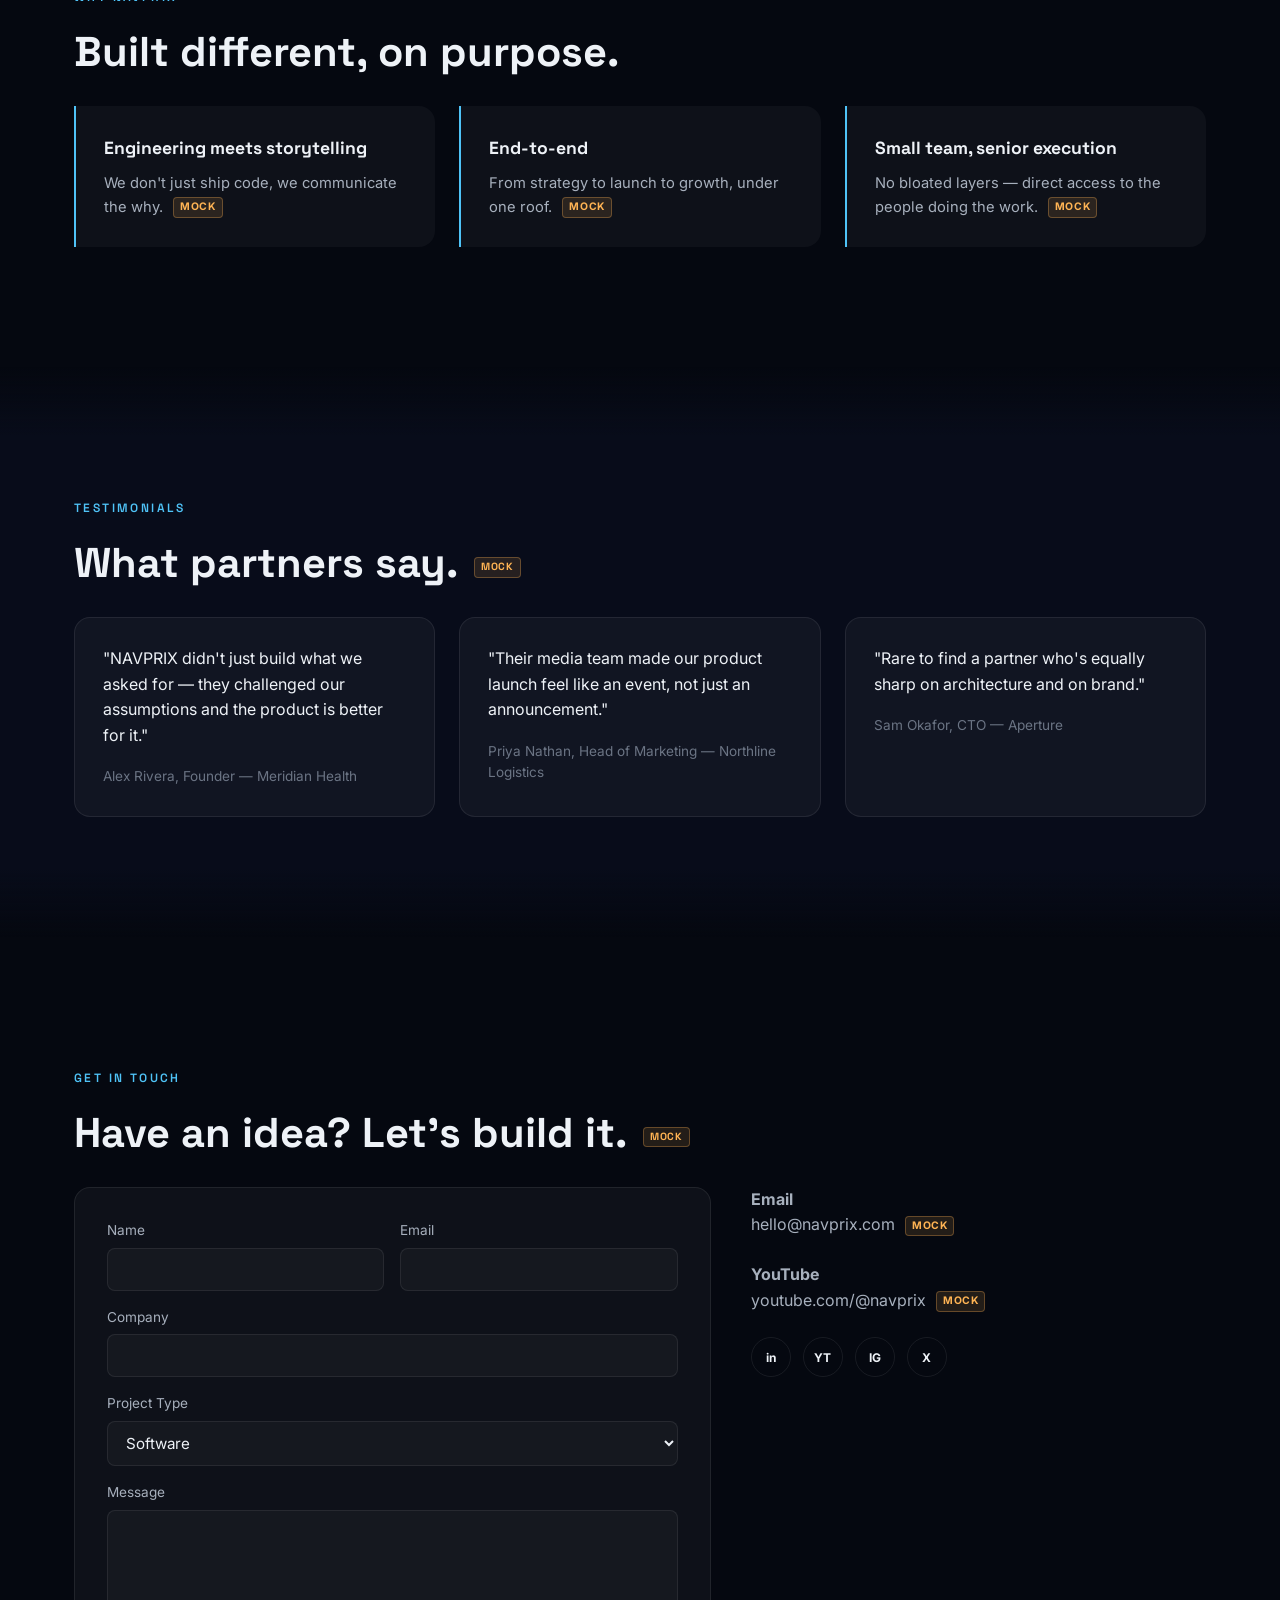
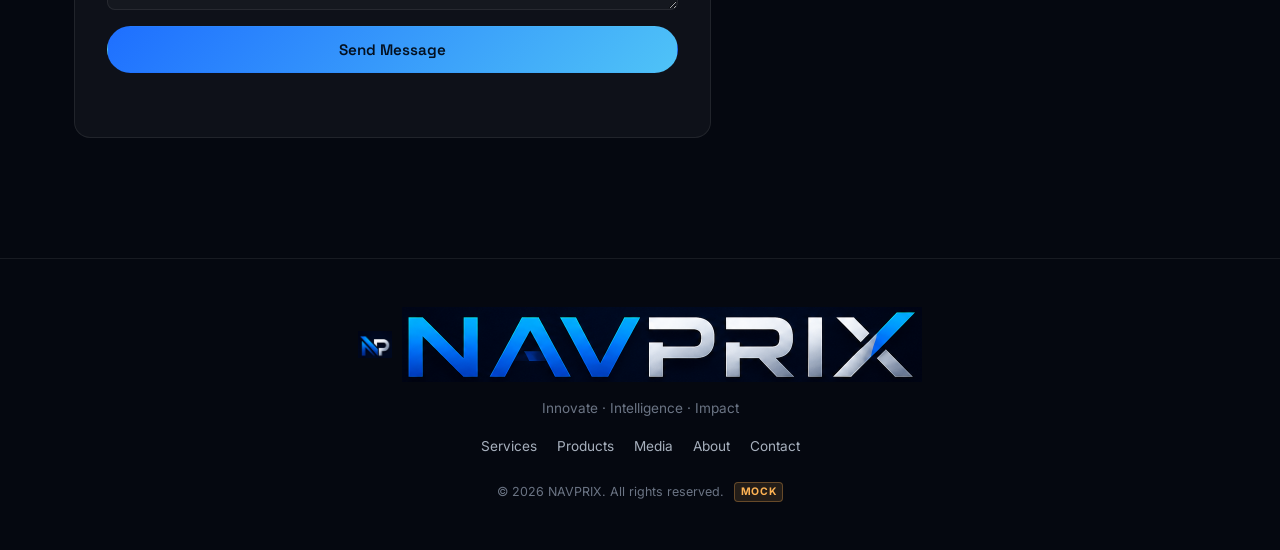
==== commit 7a29d2ca: "logo correction" ====
--- a/index.html
+++ b/index.html
@@ -23,8 +23,8 @@
 <header class="navbar" id="navbar">
   <div class="container navbar__inner">
     <a href="#top" class="brand">
-      <img src="assets/logo-mark.png" alt="" class="brand__mark">
-      <img src="assets/logo-wordmark.png" alt="NAVPRIX" class="brand__word-img">
+      <!-- <img src="assets/logo-mark.png" alt="" class="brand__mark"> -->
+      <img src="assets/logo2.png" alt="NAVPRIX" class="brand__word-img">
     </a>
     <nav class="nav-links" id="navLinks">
       <a href="#services" data-nav>Services</a>
--- a/css/style.css
+++ b/css/style.css
@@ -129,7 +129,7 @@
   margin-right: auto;
 }
 .brand__mark { width: 34px; height: auto; }
-.brand__word-img { height: 18px; width: auto; }
+.brand__word-img { height: 75px; width: auto; }
 .nav-links {
   display: flex;
   gap: 28px;
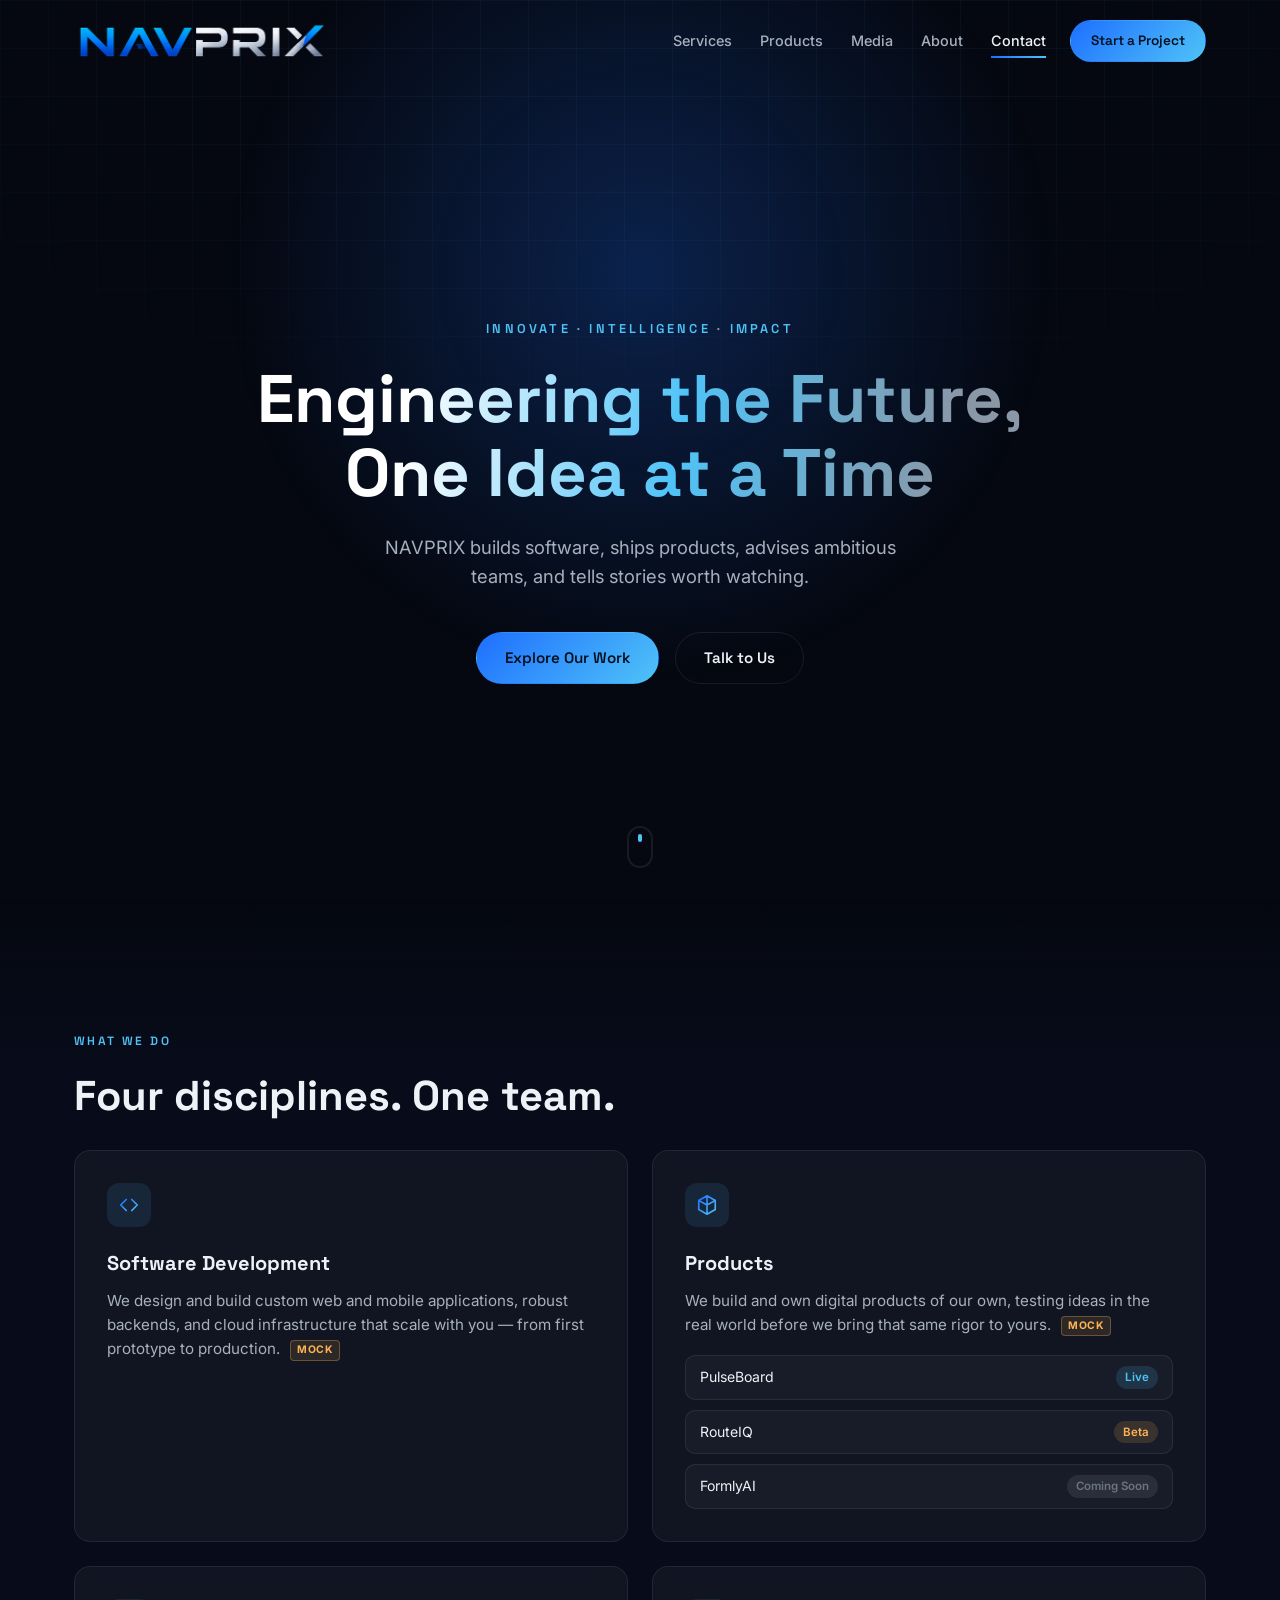
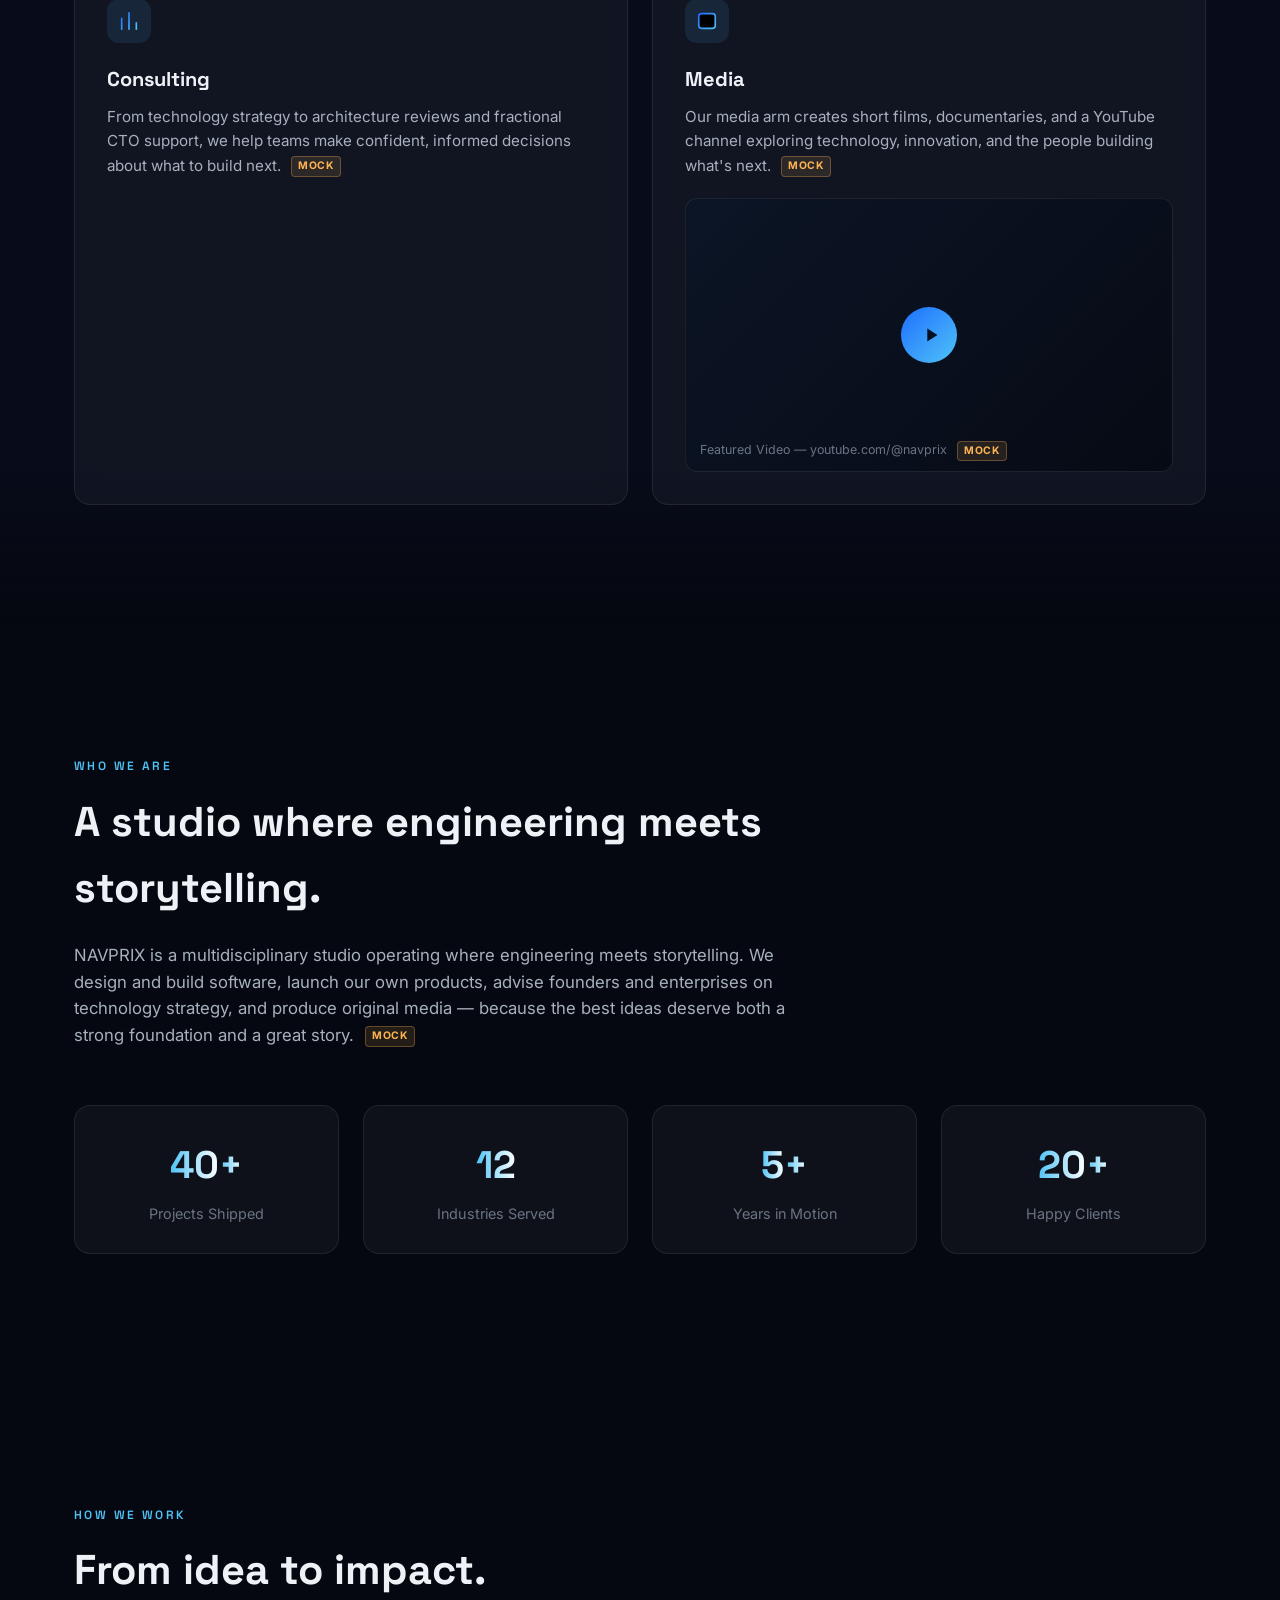
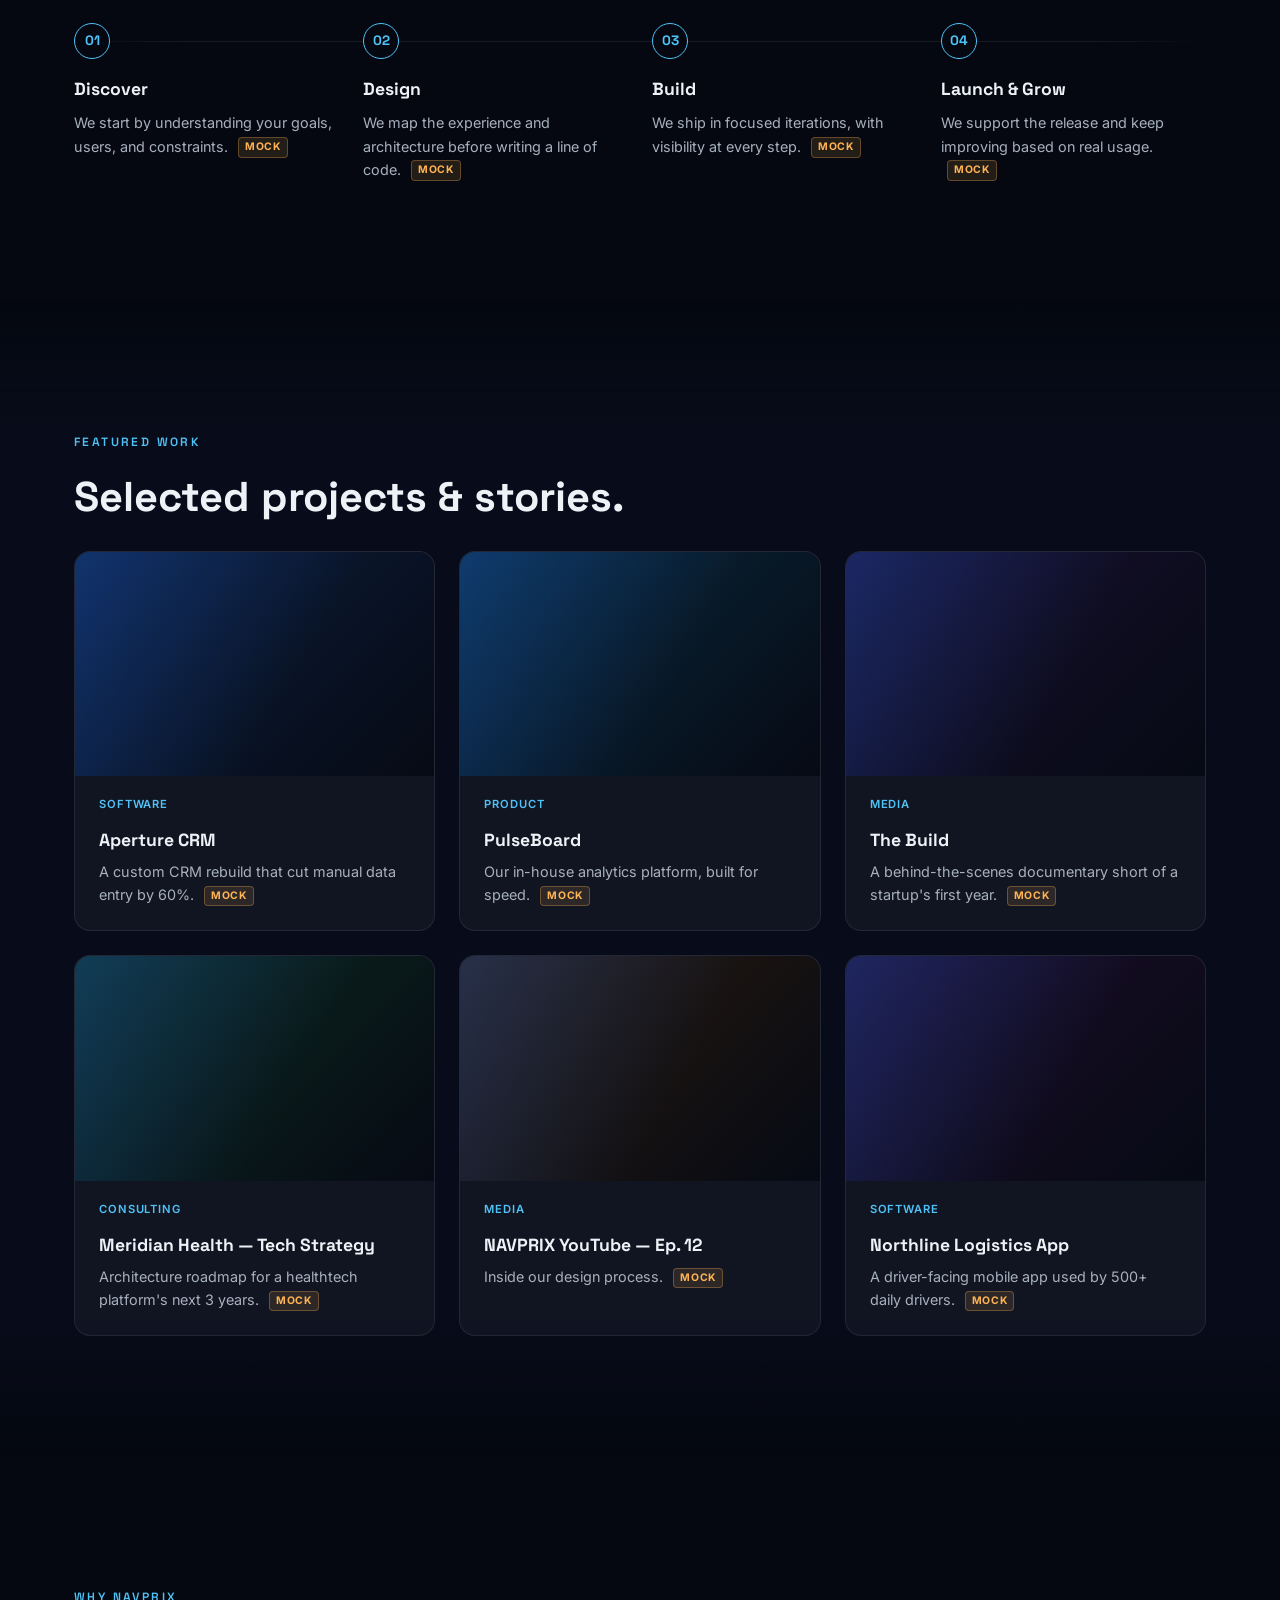
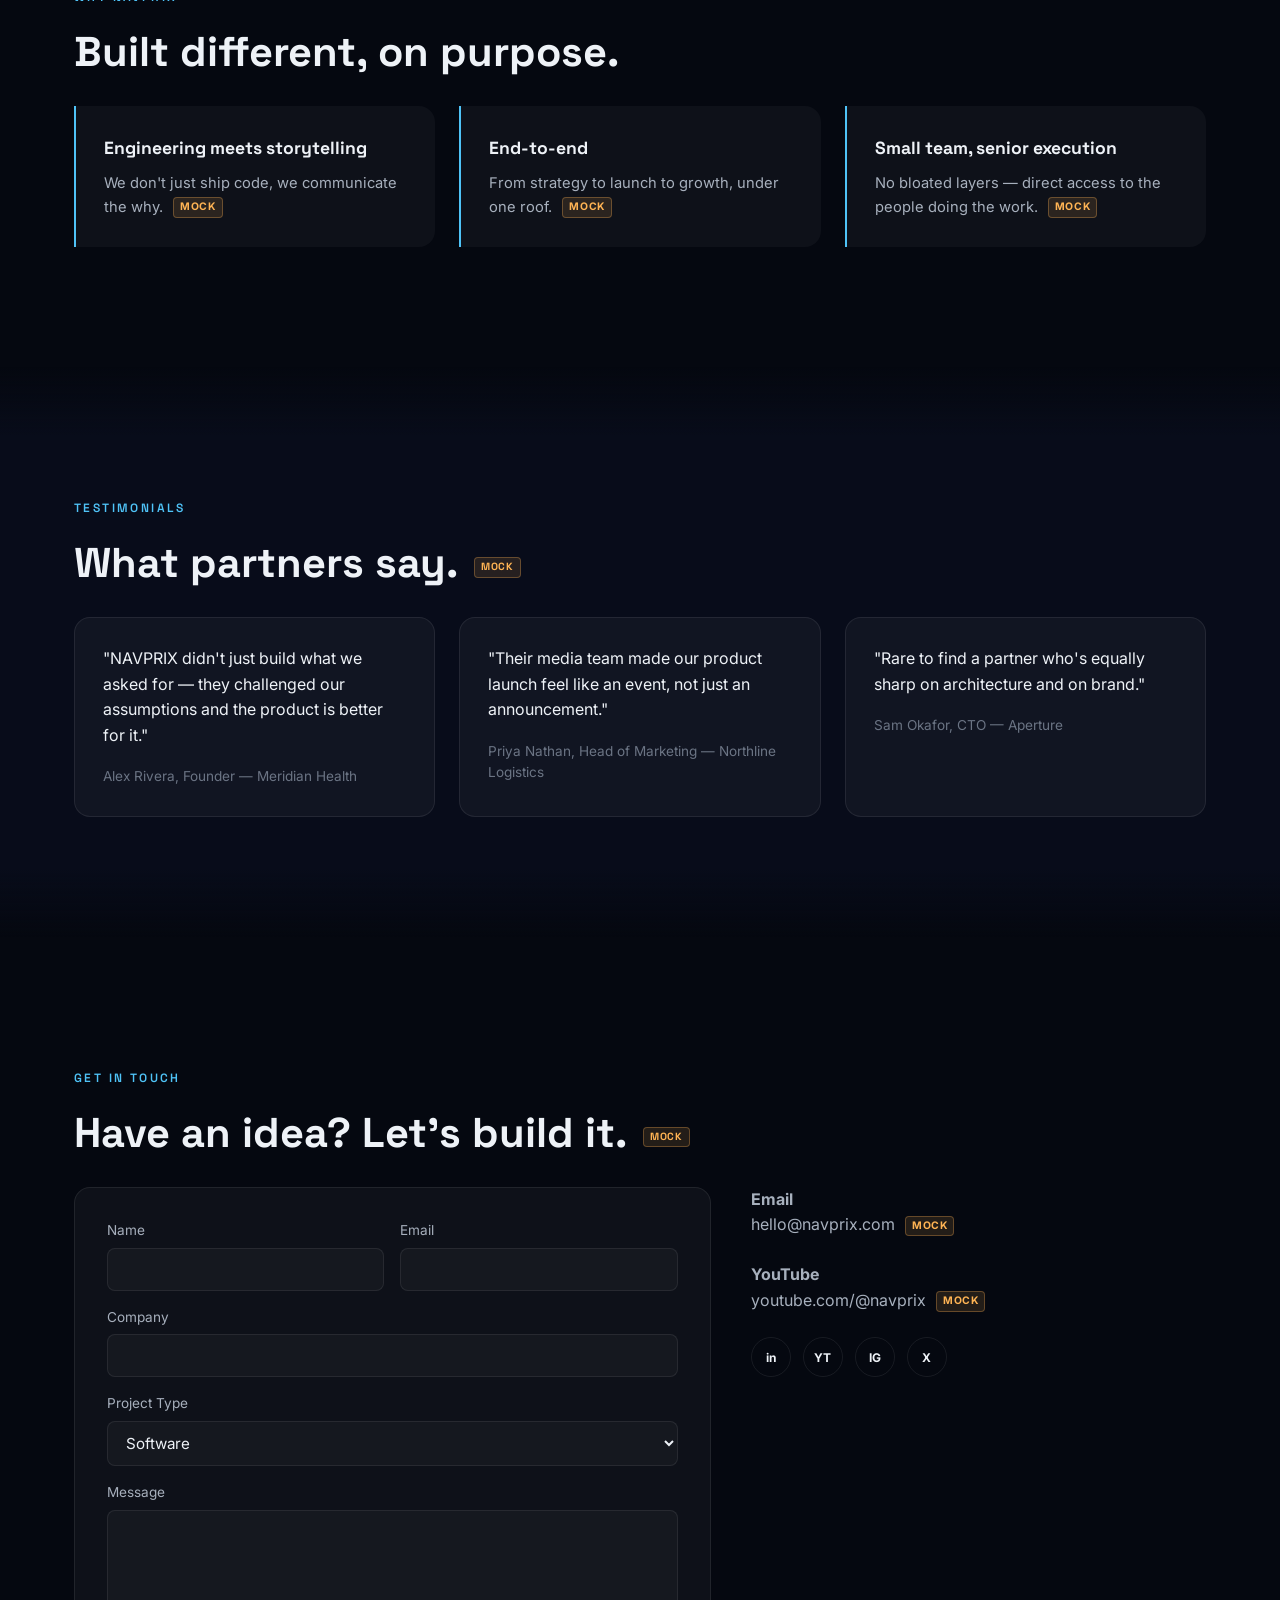
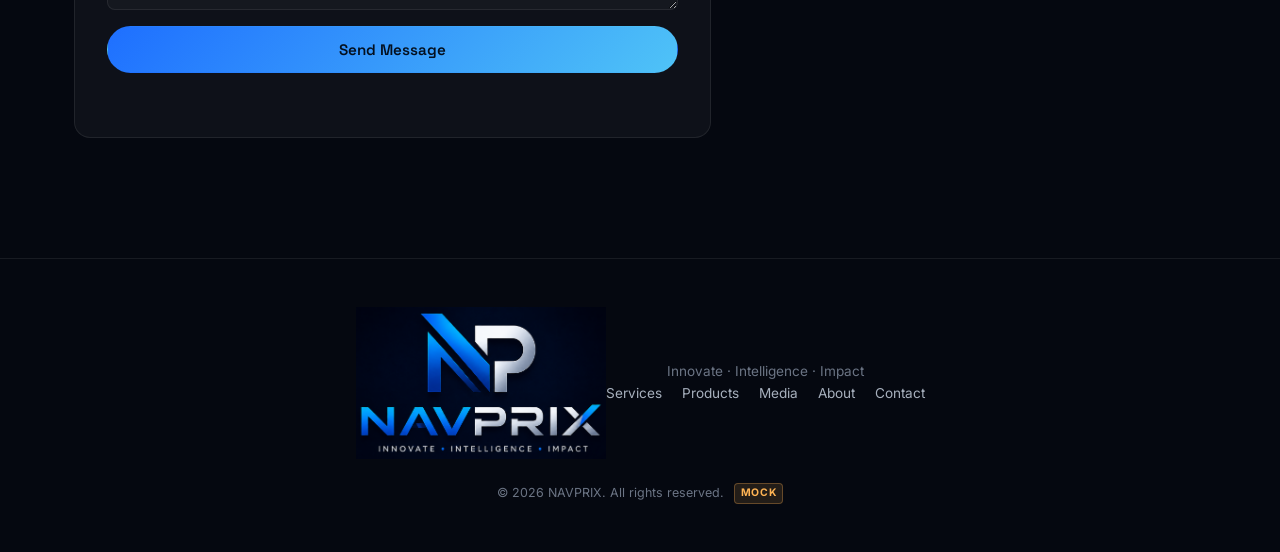
==== commit 2e2a9551: "new logo" ====
--- a/index.html
+++ b/index.html
@@ -1,345 +1,380 @@
 <!DOCTYPE html>
 <html lang="en">
+
 <head>
-<meta charset="UTF-8">
-<meta name="viewport" content="width=device-width, initial-scale=1.0">
-<title>NAVPRIX — Innovate · Intelligence · Impact</title>
-<meta name="description" content="NAVPRIX is a multidisciplinary studio building software, launching products, advising ambitious teams, and producing original media.">
-<meta property="og:title" content="NAVPRIX — Innovate · Intelligence · Impact">
-<meta property="og:description" content="Software Development, Products, Consulting & Media — under one roof.">
-<meta property="og:type" content="website">
-<meta property="og:image" content="assets/og-image.jpg">
-<link rel="icon" type="image/png" href="assets/favicon.png">
-<link rel="preconnect" href="https://fonts.googleapis.com">
-<link rel="preconnect" href="https://fonts.gstatic.com" crossorigin>
-<link href="https://fonts.googleapis.com/css2?family=Space+Grotesk:wght@500;600;700&family=Inter:wght@400;500;600;700&display=swap" rel="stylesheet">
-<link rel="stylesheet" href="css/style.css">
+  <meta charset="UTF-8">
+  <meta name="viewport" content="width=device-width, initial-scale=1.0">
+  <title>NAVPRIX — Innovate · Intelligence · Impact</title>
+  <meta name="description"
+    content="NAVPRIX is a multidisciplinary studio building software, launching products, advising ambitious teams, and producing original media.">
+  <meta property="og:title" content="NAVPRIX — Innovate · Intelligence · Impact">
+  <meta property="og:description" content="Software Development, Products, Consulting & Media — under one roof.">
+  <meta property="og:type" content="website">
+  <meta property="og:image" content="assets/og-image.jpg">
+  <link rel="icon" type="image/png" href="assets/favicon.png">
+  <link rel="preconnect" href="https://fonts.googleapis.com">
+  <link rel="preconnect" href="https://fonts.gstatic.com" crossorigin>
+  <link
+    href="https://fonts.googleapis.com/css2?family=Space+Grotesk:wght@500;600;700&family=Inter:wght@400;500;600;700&display=swap"
+    rel="stylesheet">
+  <link rel="stylesheet" href="css/style.css">
 </head>
+
 <body>
 
-<div class="bg-grid" aria-hidden="true"></div>
-
-<!-- NAV -->
-<header class="navbar" id="navbar">
-  <div class="container navbar__inner">
-    <a href="#top" class="brand">
-      <!-- <img src="assets/logo-mark.png" alt="" class="brand__mark"> -->
-      <img src="assets/logo2.png" alt="NAVPRIX" class="brand__word-img">
-    </a>
-    <nav class="nav-links" id="navLinks">
-      <a href="#services" data-nav>Services</a>
-      <a href="#products" data-nav>Products</a>
-      <a href="#media" data-nav>Media</a>
-      <a href="#about" data-nav>About</a>
-      <a href="#contact" data-nav>Contact</a>
-      <a href="#contact" class="btn btn--primary btn--sm nav-cta-mobile">Start a Project</a>
-    </nav>
-    <a href="#contact" class="btn btn--primary btn--sm nav-cta">Start a Project</a>
-    <button class="menu-toggle" id="menuToggle" aria-label="Toggle menu" aria-expanded="false">
-      <span></span><span></span><span></span>
-    </button>
-  </div>
-</header>
-
-<!-- HERO -->
-<section class="hero" id="top">
-  <div class="hero__glow" aria-hidden="true"></div>
-  <div class="container hero__inner">
-    <p class="eyebrow reveal">INNOVATE <span class="dot">·</span> INTELLIGENCE <span class="dot">·</span> IMPACT</p>
-    <h1 class="hero__title reveal">Engineering the Future,<br>One Idea at a Time</h1>
-    <p class="hero__subtitle reveal">NAVPRIX builds software, ships products, advises ambitious teams, and tells stories worth watching.</p>
-    <div class="hero__cta reveal">
-      <a href="#work" class="btn btn--primary">Explore Our Work</a>
-      <a href="#contact" class="btn btn--ghost">Talk to Us</a>
-    </div>
-  </div>
-  <div class="scroll-indicator" aria-hidden="true"><span></span></div>
-</section>
-
-<!-- ABOUT -->
-<section class="section" id="about">
-  <div class="container">
-    <p class="section-eyebrow reveal">Who We Are</p>
-    <h2 class="section-title reveal">A studio where engineering meets storytelling.</h2>
-    <p class="section-lead reveal">
-      NAVPRIX is a multidisciplinary studio operating where engineering meets
-      storytelling. We design and build software, launch our own products,
-      advise founders and enterprises on technology strategy, and produce
-      original media — because the best ideas deserve both a strong
-      foundation and a great story.
-      <span class="mock-tag">MOCK</span>
-    </p>
-
-    <div class="stats reveal">
-      <div class="stat">
-        <span class="stat__num" data-count="40">0</span><span class="stat__suffix">+</span>
-        <p>Projects Shipped</p>
-      </div>
-      <div class="stat">
-        <span class="stat__num" data-count="12">0</span>
-        <p>Industries Served</p>
-      </div>
-      <div class="stat">
-        <span class="stat__num" data-count="5">0</span><span class="stat__suffix">+</span>
-        <p>Years in Motion</p>
-      </div>
-      <div class="stat">
-        <span class="stat__num" data-count="20">0</span><span class="stat__suffix">+</span>
-        <p>Happy Clients</p>
-      </div>
-    </div>
-  </div>
-</section>
-
-<!-- WHAT WE DO -->
-<section class="section section--alt" id="services">
-  <div class="container">
-    <p class="section-eyebrow reveal">What We Do</p>
-    <h2 class="section-title reveal">Four disciplines. One team.</h2>
-
-    <div class="pillars">
-      <article class="pillar-card reveal">
-        <div class="pillar-card__icon">
-          <svg viewBox="0 0 24 24"><path d="M9 18 3 12l6-6M15 6l6 6-6 6" stroke="url(#iconBlue)" stroke-width="1.8" fill="none" stroke-linecap="round" stroke-linejoin="round"/></svg>
-        </div>
-        <h3>Software Development</h3>
-        <p>We design and build custom web and mobile applications, robust backends, and cloud infrastructure that scale with you — from first prototype to production. <span class="mock-tag">MOCK</span></p>
-      </article>
-
-      <article class="pillar-card reveal" id="products">
-        <div class="pillar-card__icon">
-          <svg viewBox="0 0 24 24"><path d="M12 2 3 7v10l9 5 9-5V7l-9-5Zm0 0v20M3 7l9 5 9-5" stroke="url(#iconBlue)" stroke-width="1.8" fill="none" stroke-linecap="round" stroke-linejoin="round"/></svg>
-        </div>
-        <h3>Products</h3>
-        <p>We build and own digital products of our own, testing ideas in the real world before we bring that same rigor to yours. <span class="mock-tag">MOCK</span></p>
-        <div class="product-list">
-          <div class="product-chip"><span>PulseBoard</span><em class="badge badge--live">Live</em></div>
-          <div class="product-chip"><span>RouteIQ</span><em class="badge badge--beta">Beta</em></div>
-          <div class="product-chip"><span>FormlyAI</span><em class="badge badge--soon">Coming Soon</em></div>
-        </div>
-      </article>
-
-      <article class="pillar-card reveal">
-        <div class="pillar-card__icon">
-          <svg viewBox="0 0 24 24"><path d="M4 21V9m8 12V3m8 18v-7" stroke="url(#iconBlue)" stroke-width="1.8" fill="none" stroke-linecap="round" stroke-linejoin="round"/></svg>
-        </div>
-        <h3>Consulting</h3>
-        <p>From technology strategy to architecture reviews and fractional CTO support, we help teams make confident, informed decisions about what to build next. <span class="mock-tag">MOCK</span></p>
-      </article>
-
-      <article class="pillar-card reveal" id="media">
-        <div class="pillar-card__icon">
-          <svg viewBox="0 0 24 24"><path d="m10 8 6 4-6 4V8Z" stroke="url(#iconBlue)" stroke-width="1.8" fill="none" stroke-linejoin="round"/><rect x="3" y="4" width="18" height="16" rx="3" stroke="url(#iconBlue)" stroke-width="1.8"/></svg>
-        </div>
-        <h3>Media</h3>
-        <p>Our media arm creates short films, documentaries, and a YouTube channel exploring technology, innovation, and the people building what's next. <span class="mock-tag">MOCK</span></p>
-
-        <div class="video-placeholder">
-          <button class="video-placeholder__play" aria-label="Play featured video">
-            <svg viewBox="0 0 24 24"><path d="M8 5v14l11-7z" fill="currentColor"/></svg>
-          </button>
-          <span class="video-placeholder__label">Featured Video — youtube.com/@navprix <span class="mock-tag">MOCK</span></span>
-        </div>
-      </article>
-    </div>
-
-    <!-- shared icon gradient defs -->
-    <svg width="0" height="0" style="position:absolute">
-      <defs>
-        <linearGradient id="iconBlue" x1="0" y1="0" x2="1" y2="1">
-          <stop offset="0%" stop-color="#1E6FFF"/>
-          <stop offset="100%" stop-color="#4FC3F7"/>
-        </linearGradient>
-      </defs>
-    </svg>
-  </div>
-</section>
-
-<!-- PROCESS -->
-<section class="section" id="process">
-  <div class="container">
-    <p class="section-eyebrow reveal">How We Work</p>
-    <h2 class="section-title reveal">From idea to impact.</h2>
-
-    <div class="timeline">
-      <div class="timeline__line" aria-hidden="true"></div>
-      <div class="timeline__step reveal">
-        <span class="timeline__num">01</span>
-        <h3>Discover</h3>
-        <p>We start by understanding your goals, users, and constraints. <span class="mock-tag">MOCK</span></p>
-      </div>
-      <div class="timeline__step reveal">
-        <span class="timeline__num">02</span>
-        <h3>Design</h3>
-        <p>We map the experience and architecture before writing a line of code. <span class="mock-tag">MOCK</span></p>
-      </div>
-      <div class="timeline__step reveal">
-        <span class="timeline__num">03</span>
-        <h3>Build</h3>
-        <p>We ship in focused iterations, with visibility at every step. <span class="mock-tag">MOCK</span></p>
-      </div>
-      <div class="timeline__step reveal">
-        <span class="timeline__num">04</span>
-        <h3>Launch &amp; Grow</h3>
-        <p>We support the release and keep improving based on real usage. <span class="mock-tag">MOCK</span></p>
-      </div>
-    </div>
-  </div>
-</section>
-
-<!-- FEATURED WORK -->
-<section class="section section--alt" id="work">
-  <div class="container">
-    <p class="section-eyebrow reveal">Featured Work</p>
-    <h2 class="section-title reveal">Selected projects &amp; stories.</h2>
-
-    <div class="work-grid">
-      <article class="work-card reveal">
-        <div class="work-card__media work-card__media--1"></div>
-        <span class="tag">Software</span>
-        <h3>Aperture CRM</h3>
-        <p>A custom CRM rebuild that cut manual data entry by 60%. <span class="mock-tag">MOCK</span></p>
-      </article>
-      <article class="work-card reveal">
-        <div class="work-card__media work-card__media--2"></div>
-        <span class="tag">Product</span>
-        <h3>PulseBoard</h3>
-        <p>Our in-house analytics platform, built for speed. <span class="mock-tag">MOCK</span></p>
-      </article>
-      <article class="work-card reveal">
-        <div class="work-card__media work-card__media--3"></div>
-        <span class="tag">Media</span>
-        <h3>The Build</h3>
-        <p>A behind-the-scenes documentary short of a startup's first year. <span class="mock-tag">MOCK</span></p>
-      </article>
-      <article class="work-card reveal">
-        <div class="work-card__media work-card__media--4"></div>
-        <span class="tag">Consulting</span>
-        <h3>Meridian Health — Tech Strategy</h3>
-        <p>Architecture roadmap for a healthtech platform's next 3 years. <span class="mock-tag">MOCK</span></p>
-      </article>
-      <article class="work-card reveal">
-        <div class="work-card__media work-card__media--5"></div>
-        <span class="tag">Media</span>
-        <h3>NAVPRIX YouTube — Ep. 12</h3>
-        <p>Inside our design process. <span class="mock-tag">MOCK</span></p>
-      </article>
-      <article class="work-card reveal">
-        <div class="work-card__media work-card__media--6"></div>
-        <span class="tag">Software</span>
-        <h3>Northline Logistics App</h3>
-        <p>A driver-facing mobile app used by 500+ daily drivers. <span class="mock-tag">MOCK</span></p>
-      </article>
-    </div>
-  </div>
-</section>
-
-<!-- WHY NAVPRIX -->
-<section class="section" id="why">
-  <div class="container">
-    <p class="section-eyebrow reveal">Why NAVPRIX</p>
-    <h2 class="section-title reveal">Built different, on purpose.</h2>
-
-    <div class="why-grid">
-      <div class="why-item reveal">
-        <h3>Engineering meets storytelling</h3>
-        <p>We don't just ship code, we communicate the why. <span class="mock-tag">MOCK</span></p>
-      </div>
-      <div class="why-item reveal">
-        <h3>End-to-end</h3>
-        <p>From strategy to launch to growth, under one roof. <span class="mock-tag">MOCK</span></p>
-      </div>
-      <div class="why-item reveal">
-        <h3>Small team, senior execution</h3>
-        <p>No bloated layers — direct access to the people doing the work. <span class="mock-tag">MOCK</span></p>
-      </div>
-    </div>
-  </div>
-</section>
-
-<!-- TESTIMONIALS -->
-<section class="section section--alt" id="testimonials">
-  <div class="container">
-    <p class="section-eyebrow reveal">Testimonials</p>
-    <h2 class="section-title reveal">What partners say. <span class="mock-tag">MOCK</span></h2>
-
-    <div class="testimonials">
-      <blockquote class="testimonial reveal">
-        <p>"NAVPRIX didn't just build what we asked for — they challenged our assumptions and the product is better for it."</p>
-        <footer>Alex Rivera, Founder — Meridian Health</footer>
-      </blockquote>
-      <blockquote class="testimonial reveal">
-        <p>"Their media team made our product launch feel like an event, not just an announcement."</p>
-        <footer>Priya Nathan, Head of Marketing — Northline Logistics</footer>
-      </blockquote>
-      <blockquote class="testimonial reveal">
-        <p>"Rare to find a partner who's equally sharp on architecture and on brand."</p>
-        <footer>Sam Okafor, CTO — Aperture</footer>
-      </blockquote>
-    </div>
-  </div>
-</section>
-
-<!-- CONTACT -->
-<section class="section contact" id="contact">
-  <div class="container contact__inner">
-    <p class="section-eyebrow reveal">Get In Touch</p>
-    <h2 class="section-title reveal">Have an idea? Let's build it. <span class="mock-tag">MOCK</span></h2>
-
-    <div class="contact__grid">
-      <form class="contact-form reveal" id="contactForm">
-        <div class="form-row">
-          <label>Name<input type="text" name="name" required></label>
-          <label>Email<input type="email" name="email" required></label>
-        </div>
-        <label>Company<input type="text" name="company"></label>
-        <label>Project Type
-          <select name="projectType">
-            <option>Software</option>
-            <option>Product</option>
-            <option>Consulting</option>
-            <option>Media</option>
-            <option>Other</option>
-          </select>
-        </label>
-        <label>Message<textarea name="message" rows="4" required></textarea></label>
-        <button type="submit" class="btn btn--primary">Send Message</button>
-        <p class="form-status" id="formStatus" role="status"></p>
-      </form>
-
-      <div class="contact-info reveal">
-        <p><strong>Email</strong><br><a href="mailto:hello@navprix.com">hello@navprix.com</a> <span class="mock-tag">MOCK</span></p>
-        <p><strong>YouTube</strong><br><a href="https://youtube.com/@navprix" target="_blank" rel="noopener">youtube.com/@navprix</a> <span class="mock-tag">MOCK</span></p>
-        <div class="social-row">
-          <a href="#" aria-label="LinkedIn" class="social-icon">in</a>
-          <a href="#" aria-label="YouTube" class="social-icon">YT</a>
-          <a href="#" aria-label="Instagram" class="social-icon">IG</a>
-          <a href="#" aria-label="X" class="social-icon">X</a>
-        </div>
-      </div>
-    </div>
-  </div>
-</section>
-
-<!-- FOOTER -->
-<footer class="footer">
-  <div class="container footer__inner">
-    <a href="#top" class="brand brand--footer">
-      <img src="assets/logo-mark.png" alt="" class="brand__mark">
-      <img src="assets/logo-wordmark.png" alt="NAVPRIX" class="brand__word-img">
-    </a>
-    <p class="footer__tagline">Innovate · Intelligence · Impact</p>
-    <nav class="footer__links">
-      <a href="#services">Services</a>
-      <a href="#products">Products</a>
-      <a href="#media">Media</a>
-      <a href="#about">About</a>
-      <a href="#contact">Contact</a>
-    </nav>
-    <p class="footer__copy">© 2026 NAVPRIX. All rights reserved. <span class="mock-tag">MOCK</span></p>
-  </div>
-</footer>
-
-<script src="js/main.js"></script>
+  <div class="bg-grid" aria-hidden="true"></div>
+
+  <!-- NAV -->
+  <header class="navbar" id="navbar">
+    <div class="container navbar__inner">
+      <a href="#top" class="brand">
+        <!-- <img src="assets/logo-mark.png" alt="" class="brand__mark"> -->
+        <img src="assets/logo-wordmark - new.png" alt="NAVPRIX" class="brand__word-img">
+      </a>
+      <nav class="nav-links" id="navLinks">
+        <a href="#services" data-nav>Services</a>
+        <a href="#products" data-nav>Products</a>
+        <a href="#media" data-nav>Media</a>
+        <a href="#about" data-nav>About</a>
+        <a href="#contact" data-nav>Contact</a>
+        <a href="#contact" class="btn btn--primary btn--sm nav-cta-mobile">Start a Project</a>
+      </nav>
+      <a href="#contact" class="btn btn--primary btn--sm nav-cta">Start a Project</a>
+      <button class="menu-toggle" id="menuToggle" aria-label="Toggle menu" aria-expanded="false">
+        <span></span><span></span><span></span>
+      </button>
+    </div>
+  </header>
+
+  <!-- HERO -->
+  <section class="hero" id="top">
+    <div class="hero__glow" aria-hidden="true"></div>
+    <div class="container hero__inner">
+      <p class="eyebrow reveal">INNOVATE <span class="dot">·</span> INTELLIGENCE <span class="dot">·</span> IMPACT</p>
+      <h1 class="hero__title reveal">Engineering the Future,<br>One Idea at a Time</h1>
+      <p class="hero__subtitle reveal">NAVPRIX builds software, ships products, advises ambitious teams, and tells
+        stories worth watching.</p>
+      <div class="hero__cta reveal">
+        <a href="#work" class="btn btn--primary">Explore Our Work</a>
+        <a href="#contact" class="btn btn--ghost">Talk to Us</a>
+      </div>
+    </div>
+    <div class="scroll-indicator" aria-hidden="true"><span></span></div>
+  </section>
+
+  <!-- WHAT WE DO -->
+  <section class="section section--alt" id="services">
+    <div class="container">
+      <p class="section-eyebrow reveal">What We Do</p>
+      <h2 class="section-title reveal">Four disciplines. One team.</h2>
+
+      <div class="pillars">
+        <article class="pillar-card reveal">
+          <div class="pillar-card__icon">
+            <svg viewBox="0 0 24 24">
+              <path d="M9 18 3 12l6-6M15 6l6 6-6 6" stroke="url(#iconBlue)" stroke-width="1.8" fill="none"
+                stroke-linecap="round" stroke-linejoin="round" />
+            </svg>
+          </div>
+          <h3>Software Development</h3>
+          <p>We design and build custom web and mobile applications, robust backends, and cloud infrastructure that
+            scale with you — from first prototype to production. <span class="mock-tag">MOCK</span></p>
+        </article>
+
+        <article class="pillar-card reveal" id="products">
+          <div class="pillar-card__icon">
+            <svg viewBox="0 0 24 24">
+              <path d="M12 2 3 7v10l9 5 9-5V7l-9-5Zm0 0v20M3 7l9 5 9-5" stroke="url(#iconBlue)" stroke-width="1.8"
+                fill="none" stroke-linecap="round" stroke-linejoin="round" />
+            </svg>
+          </div>
+          <h3>Products</h3>
+          <p>We build and own digital products of our own, testing ideas in the real world before we bring that same
+            rigor to yours. <span class="mock-tag">MOCK</span></p>
+          <div class="product-list">
+            <div class="product-chip"><span>PulseBoard</span><em class="badge badge--live">Live</em></div>
+            <div class="product-chip"><span>RouteIQ</span><em class="badge badge--beta">Beta</em></div>
+            <div class="product-chip"><span>FormlyAI</span><em class="badge badge--soon">Coming Soon</em></div>
+          </div>
+        </article>
+
+        <article class="pillar-card reveal">
+          <div class="pillar-card__icon">
+            <svg viewBox="0 0 24 24">
+              <path d="M4 21V9m8 12V3m8 18v-7" stroke="url(#iconBlue)" stroke-width="1.8" fill="none"
+                stroke-linecap="round" stroke-linejoin="round" />
+            </svg>
+          </div>
+          <h3>Consulting</h3>
+          <p>From technology strategy to architecture reviews and fractional CTO support, we help teams make confident,
+            informed decisions about what to build next. <span class="mock-tag">MOCK</span></p>
+        </article>
+
+        <article class="pillar-card reveal" id="media">
+          <div class="pillar-card__icon">
+            <svg viewBox="0 0 24 24">
+              <path d="m10 8 6 4-6 4V8Z" stroke="url(#iconBlue)" stroke-width="1.8" fill="none"
+                stroke-linejoin="round" />
+              <rect x="3" y="4" width="18" height="16" rx="3" stroke="url(#iconBlue)" stroke-width="1.8" />
+            </svg>
+          </div>
+          <h3>Media</h3>
+          <p>Our media arm creates short films, documentaries, and a YouTube channel exploring technology, innovation,
+            and the people building what's next. <span class="mock-tag">MOCK</span></p>
+
+          <div class="video-placeholder">
+            <button class="video-placeholder__play" aria-label="Play featured video">
+              <svg viewBox="0 0 24 24">
+                <path d="M8 5v14l11-7z" fill="currentColor" />
+              </svg>
+            </button>
+            <span class="video-placeholder__label">Featured Video — youtube.com/@navprix <span
+                class="mock-tag">MOCK</span></span>
+          </div>
+        </article>
+      </div>
+
+      <!-- shared icon gradient defs -->
+      <svg width="0" height="0" style="position:absolute">
+        <defs>
+          <linearGradient id="iconBlue" x1="0" y1="0" x2="1" y2="1">
+            <stop offset="0%" stop-color="#1E6FFF" />
+            <stop offset="100%" stop-color="#4FC3F7" />
+          </linearGradient>
+        </defs>
+      </svg>
+    </div>
+  </section>
+
+  <!-- ABOUT -->
+  <section class="section" id="about">
+    <div class="container">
+      <p class="section-eyebrow reveal">Who We Are</p>
+      <h2 class="section-title reveal">A studio where engineering meets storytelling.</h2>
+      <p class="section-lead reveal">
+        NAVPRIX is a multidisciplinary studio operating where engineering meets
+        storytelling. We design and build software, launch our own products,
+        advise founders and enterprises on technology strategy, and produce
+        original media — because the best ideas deserve both a strong
+        foundation and a great story.
+        <span class="mock-tag">MOCK</span>
+      </p>
+
+      <div class="stats reveal">
+        <div class="stat">
+          <span class="stat__num" data-count="40">0</span><span class="stat__suffix">+</span>
+          <p>Projects Shipped</p>
+        </div>
+        <div class="stat">
+          <span class="stat__num" data-count="12">0</span>
+          <p>Industries Served</p>
+        </div>
+        <div class="stat">
+          <span class="stat__num" data-count="5">0</span><span class="stat__suffix">+</span>
+          <p>Years in Motion</p>
+        </div>
+        <div class="stat">
+          <span class="stat__num" data-count="20">0</span><span class="stat__suffix">+</span>
+          <p>Happy Clients</p>
+        </div>
+      </div>
+    </div>
+  </section>
+
+  <!-- PROCESS -->
+  <section class="section" id="process">
+    <div class="container">
+      <p class="section-eyebrow reveal">How We Work</p>
+      <h2 class="section-title reveal">From idea to impact.</h2>
+
+      <div class="timeline">
+        <div class="timeline__line" aria-hidden="true"></div>
+        <div class="timeline__step reveal">
+          <span class="timeline__num">01</span>
+          <h3>Discover</h3>
+          <p>We start by understanding your goals, users, and constraints. <span class="mock-tag">MOCK</span></p>
+        </div>
+        <div class="timeline__step reveal">
+          <span class="timeline__num">02</span>
+          <h3>Design</h3>
+          <p>We map the experience and architecture before writing a line of code. <span class="mock-tag">MOCK</span>
+          </p>
+        </div>
+        <div class="timeline__step reveal">
+          <span class="timeline__num">03</span>
+          <h3>Build</h3>
+          <p>We ship in focused iterations, with visibility at every step. <span class="mock-tag">MOCK</span></p>
+        </div>
+        <div class="timeline__step reveal">
+          <span class="timeline__num">04</span>
+          <h3>Launch &amp; Grow</h3>
+          <p>We support the release and keep improving based on real usage. <span class="mock-tag">MOCK</span></p>
+        </div>
+      </div>
+    </div>
+  </section>
+
+  <!-- FEATURED WORK -->
+  <section class="section section--alt" id="work">
+    <div class="container">
+      <p class="section-eyebrow reveal">Featured Work</p>
+      <h2 class="section-title reveal">Selected projects &amp; stories.</h2>
+
+      <div class="work-grid">
+        <article class="work-card reveal">
+          <div class="work-card__media work-card__media--1"></div>
+          <span class="tag">Software</span>
+          <h3>Aperture CRM</h3>
+          <p>A custom CRM rebuild that cut manual data entry by 60%. <span class="mock-tag">MOCK</span></p>
+        </article>
+        <article class="work-card reveal">
+          <div class="work-card__media work-card__media--2"></div>
+          <span class="tag">Product</span>
+          <h3>PulseBoard</h3>
+          <p>Our in-house analytics platform, built for speed. <span class="mock-tag">MOCK</span></p>
+        </article>
+        <article class="work-card reveal">
+          <div class="work-card__media work-card__media--3"></div>
+          <span class="tag">Media</span>
+          <h3>The Build</h3>
+          <p>A behind-the-scenes documentary short of a startup's first year. <span class="mock-tag">MOCK</span></p>
+        </article>
+        <article class="work-card reveal">
+          <div class="work-card__media work-card__media--4"></div>
+          <span class="tag">Consulting</span>
+          <h3>Meridian Health — Tech Strategy</h3>
+          <p>Architecture roadmap for a healthtech platform's next 3 years. <span class="mock-tag">MOCK</span></p>
+        </article>
+        <article class="work-card reveal">
+          <div class="work-card__media work-card__media--5"></div>
+          <span class="tag">Media</span>
+          <h3>NAVPRIX YouTube — Ep. 12</h3>
+          <p>Inside our design process. <span class="mock-tag">MOCK</span></p>
+        </article>
+        <article class="work-card reveal">
+          <div class="work-card__media work-card__media--6"></div>
+          <span class="tag">Software</span>
+          <h3>Northline Logistics App</h3>
+          <p>A driver-facing mobile app used by 500+ daily drivers. <span class="mock-tag">MOCK</span></p>
+        </article>
+      </div>
+    </div>
+  </section>
+
+  <!-- WHY NAVPRIX -->
+  <section class="section" id="why">
+    <div class="container">
+      <p class="section-eyebrow reveal">Why NAVPRIX</p>
+      <h2 class="section-title reveal">Built different, on purpose.</h2>
+
+      <div class="why-grid">
+        <div class="why-item reveal">
+          <h3>Engineering meets storytelling</h3>
+          <p>We don't just ship code, we communicate the why. <span class="mock-tag">MOCK</span></p>
+        </div>
+        <div class="why-item reveal">
+          <h3>End-to-end</h3>
+          <p>From strategy to launch to growth, under one roof. <span class="mock-tag">MOCK</span></p>
+        </div>
+        <div class="why-item reveal">
+          <h3>Small team, senior execution</h3>
+          <p>No bloated layers — direct access to the people doing the work. <span class="mock-tag">MOCK</span></p>
+        </div>
+      </div>
+    </div>
+  </section>
+
+  <!-- TESTIMONIALS -->
+  <section class="section section--alt" id="testimonials">
+    <div class="container">
+      <p class="section-eyebrow reveal">Testimonials</p>
+      <h2 class="section-title reveal">What partners say. <span class="mock-tag">MOCK</span></h2>
+
+      <div class="testimonials">
+        <blockquote class="testimonial reveal">
+          <p>"NAVPRIX didn't just build what we asked for — they challenged our assumptions and the product is better
+            for it."</p>
+          <footer>Alex Rivera, Founder — Meridian Health</footer>
+        </blockquote>
+        <blockquote class="testimonial reveal">
+          <p>"Their media team made our product launch feel like an event, not just an announcement."</p>
+          <footer>Priya Nathan, Head of Marketing — Northline Logistics</footer>
+        </blockquote>
+        <blockquote class="testimonial reveal">
+          <p>"Rare to find a partner who's equally sharp on architecture and on brand."</p>
+          <footer>Sam Okafor, CTO — Aperture</footer>
+        </blockquote>
+      </div>
+    </div>
+  </section>
+
+  <!-- CONTACT -->
+  <section class="section contact" id="contact">
+    <div class="container contact__inner">
+      <p class="section-eyebrow reveal">Get In Touch</p>
+      <h2 class="section-title reveal">Have an idea? Let's build it. <span class="mock-tag">MOCK</span></h2>
+
+      <div class="contact__grid">
+        <form class="contact-form reveal" id="contactForm">
+          <div class="form-row">
+            <label>Name<input type="text" name="name" required></label>
+            <label>Email<input type="email" name="email" required></label>
+          </div>
+          <label>Company<input type="text" name="company"></label>
+          <label>Project Type
+            <select name="projectType">
+              <option>Software</option>
+              <option>Product</option>
+              <option>Consulting</option>
+              <option>Media</option>
+              <option>Other</option>
+            </select>
+          </label>
+          <label>Message<textarea name="message" rows="4" required></textarea></label>
+          <button type="submit" class="btn btn--primary">Send Message</button>
+          <p class="form-status" id="formStatus" role="status"></p>
+        </form>
+
+        <div class="contact-info reveal">
+          <p><strong>Email</strong><br><a href="mailto:hello@navprix.com">hello@navprix.com</a> <span
+              class="mock-tag">MOCK</span></p>
+          <p><strong>YouTube</strong><br><a href="https://youtube.com/@navprix" target="_blank"
+              rel="noopener">youtube.com/@navprix</a> <span class="mock-tag">MOCK</span></p>
+          <div class="social-row">
+            <a href="#" aria-label="LinkedIn" class="social-icon">in</a>
+            <a href="#" aria-label="YouTube" class="social-icon">YT</a>
+            <a href="#" aria-label="Instagram" class="social-icon">IG</a>
+            <a href="#" aria-label="X" class="social-icon">X</a>
+          </div>
+        </div>
+      </div>
+    </div>
+  </section>
+
+  <!-- FOOTER -->
+  <footer class="footer">
+    <div class="container footer__inner">
+      <div style="display: flex; align-items: center; justify-content: space-between;">
+        <a href="#top" class="brand brand--footer">
+          <!-- <img src="assets/logo-mark.png" alt="" class="brand__mark"> -->
+          <img src="assets/logo2.png" alt="NAVPRIX" class="brand__word-img">
+        </a>
+        <div>
+          <p class="footer__tagline">Innovate · Intelligence · Impact</p>
+          <nav class="footer__links">
+            <a href="#services">Services</a>
+            <a href="#products">Products</a>
+            <a href="#media">Media</a>
+            <a href="#about">About</a>
+            <a href="#contact">Contact</a>
+          </nav>
+        </div>
+      </div>
+      <p class="footer__copy">© 2026 NAVPRIX. All rights reserved. <span class="mock-tag">MOCK</span></p>
+    </div>
+  </footer>
+
+  <script src="js/main.js"></script>
 </body>
-</html>
+
+</html>
--- a/css/style.css
+++ b/css/style.css
@@ -129,7 +129,7 @@
   margin-right: auto;
 }
 .brand__mark { width: 34px; height: auto; }
-.brand__word-img { height: 75px; width: auto; }
+.brand__word-img { height: auto; width: 250px; }
 .nav-links {
   display: flex;
   gap: 28px;
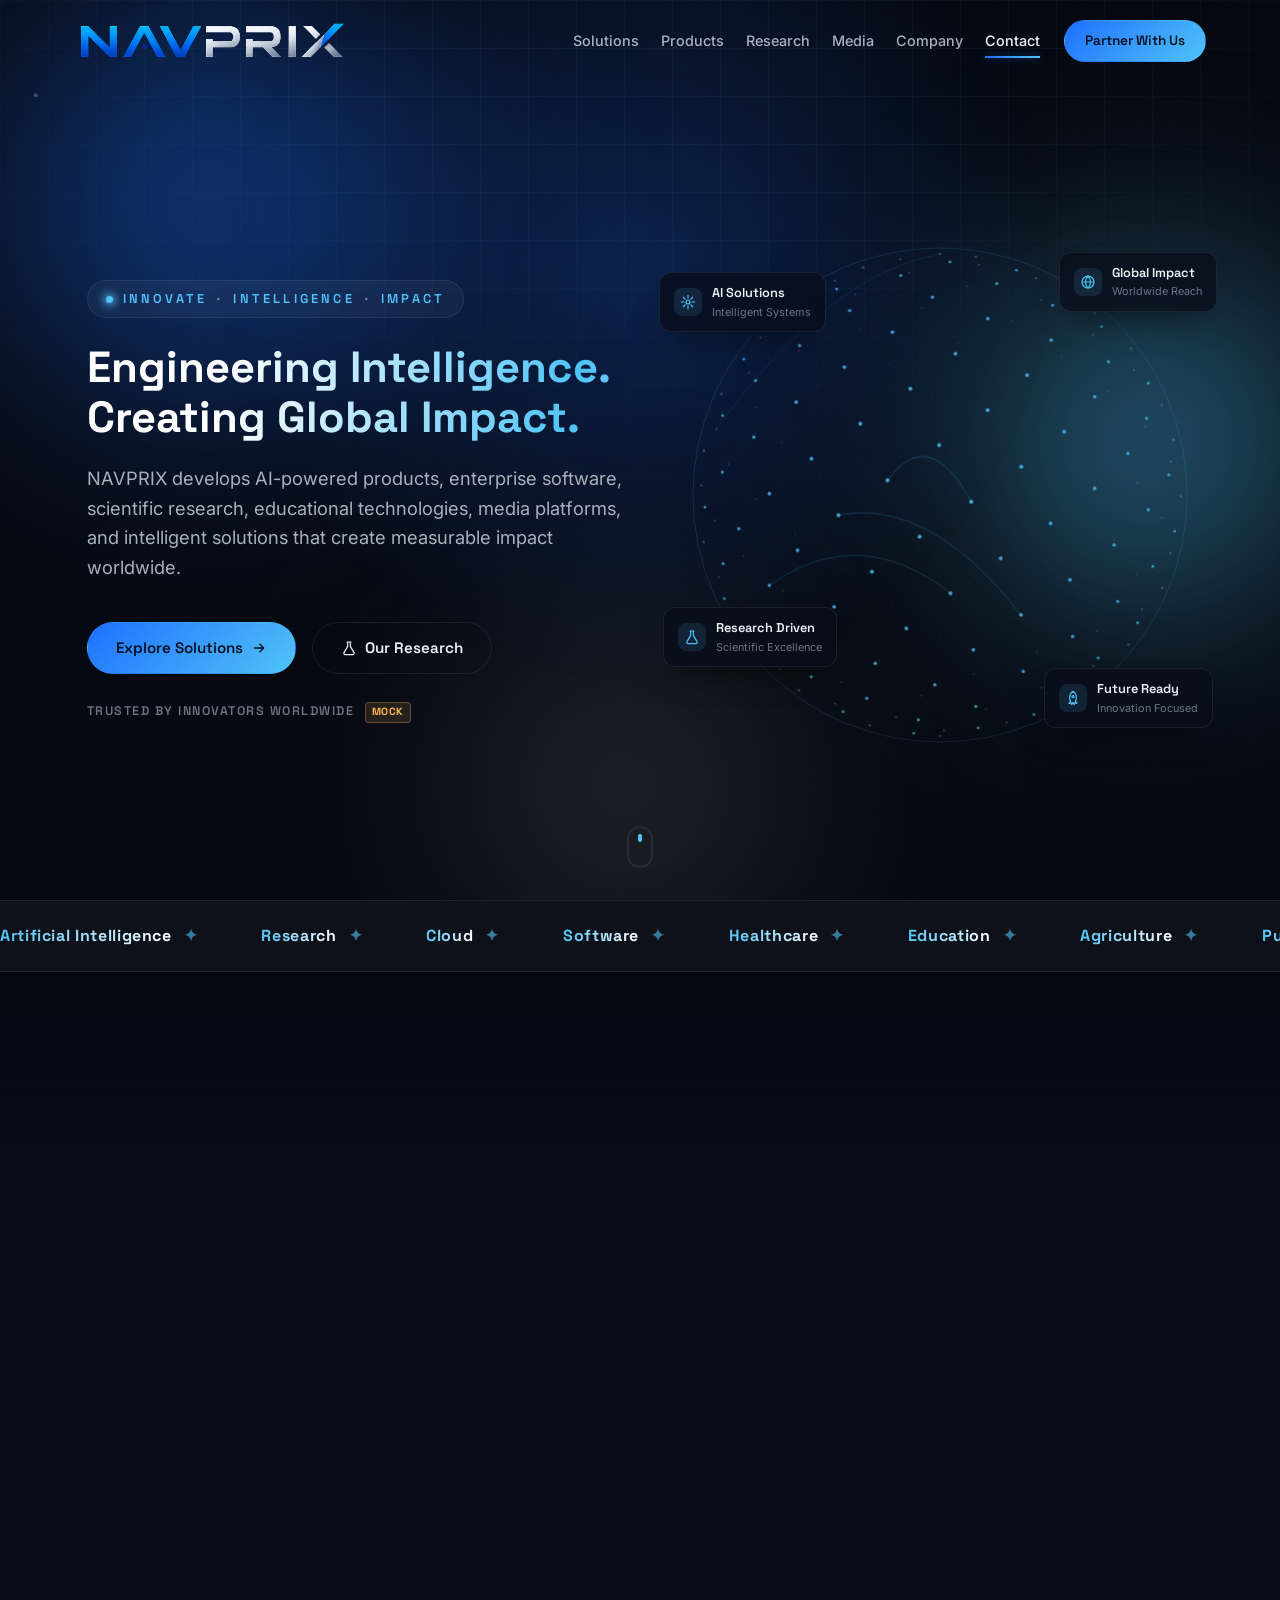
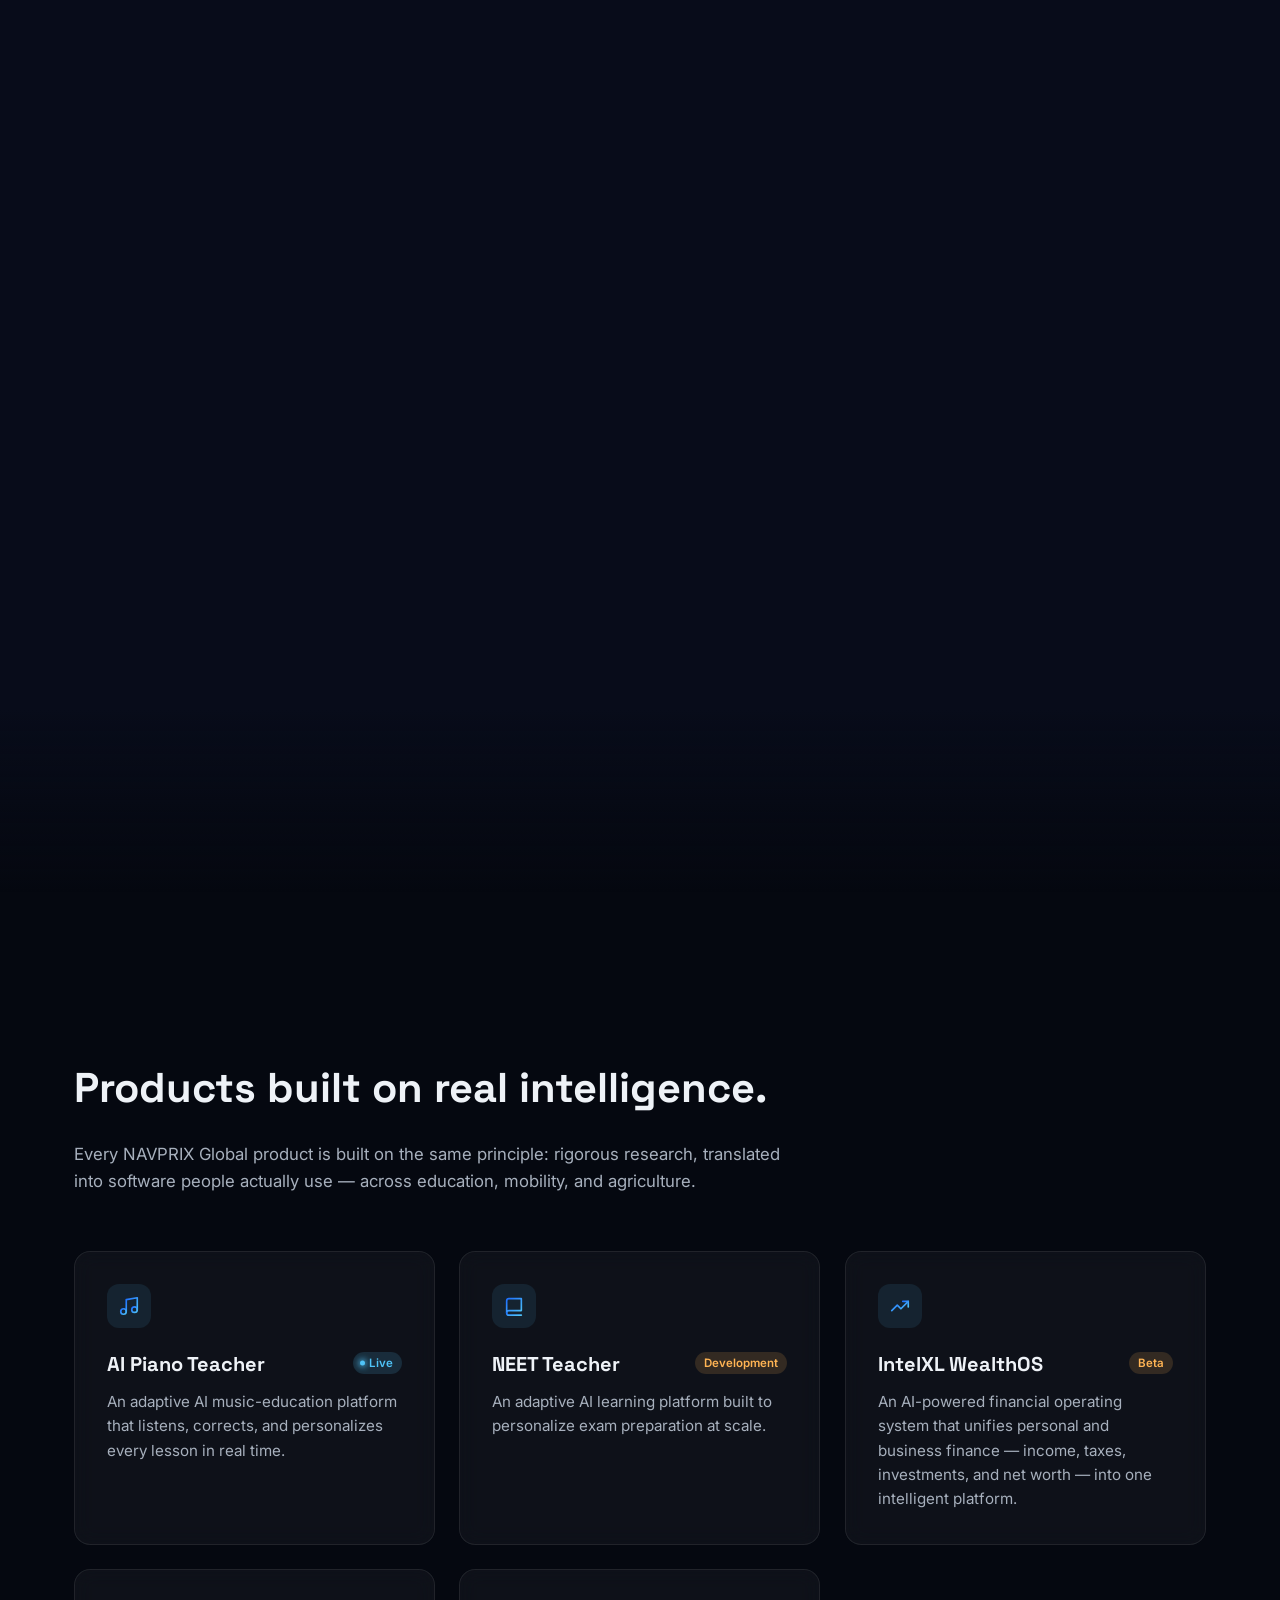
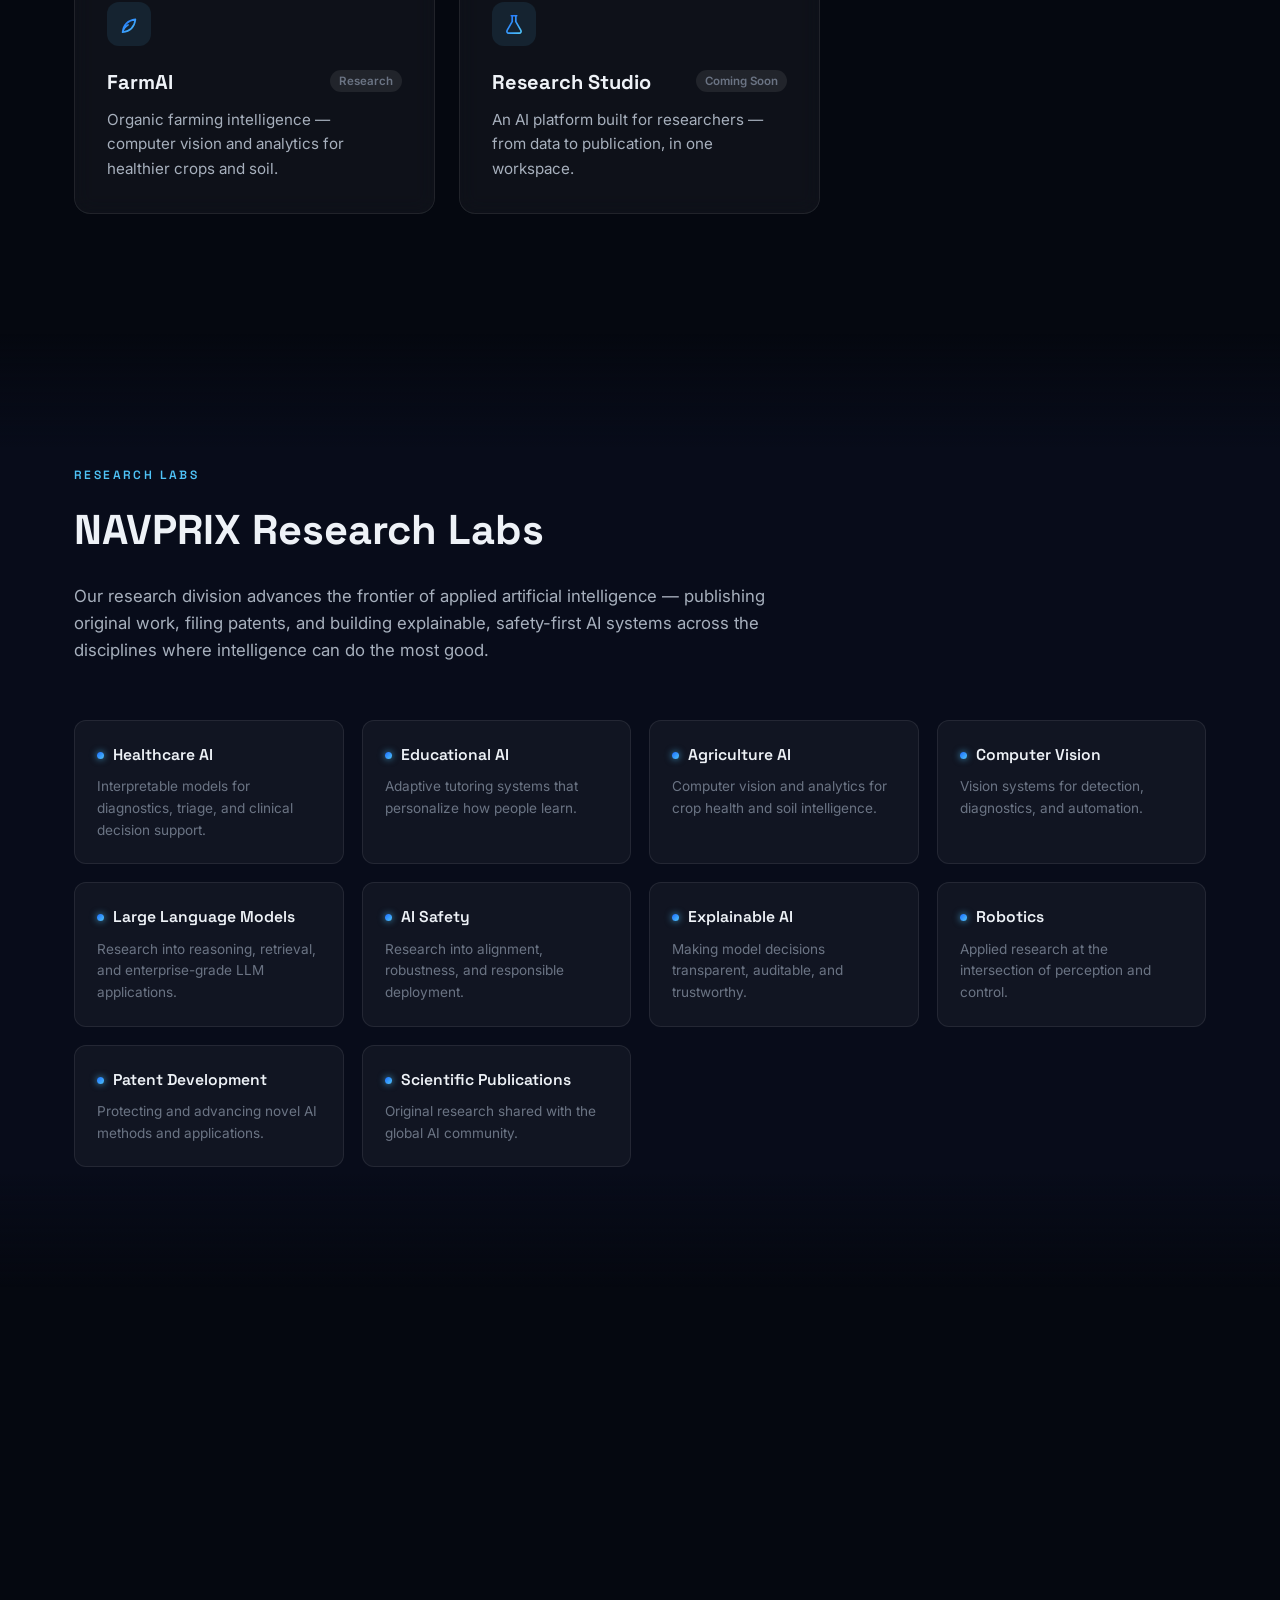
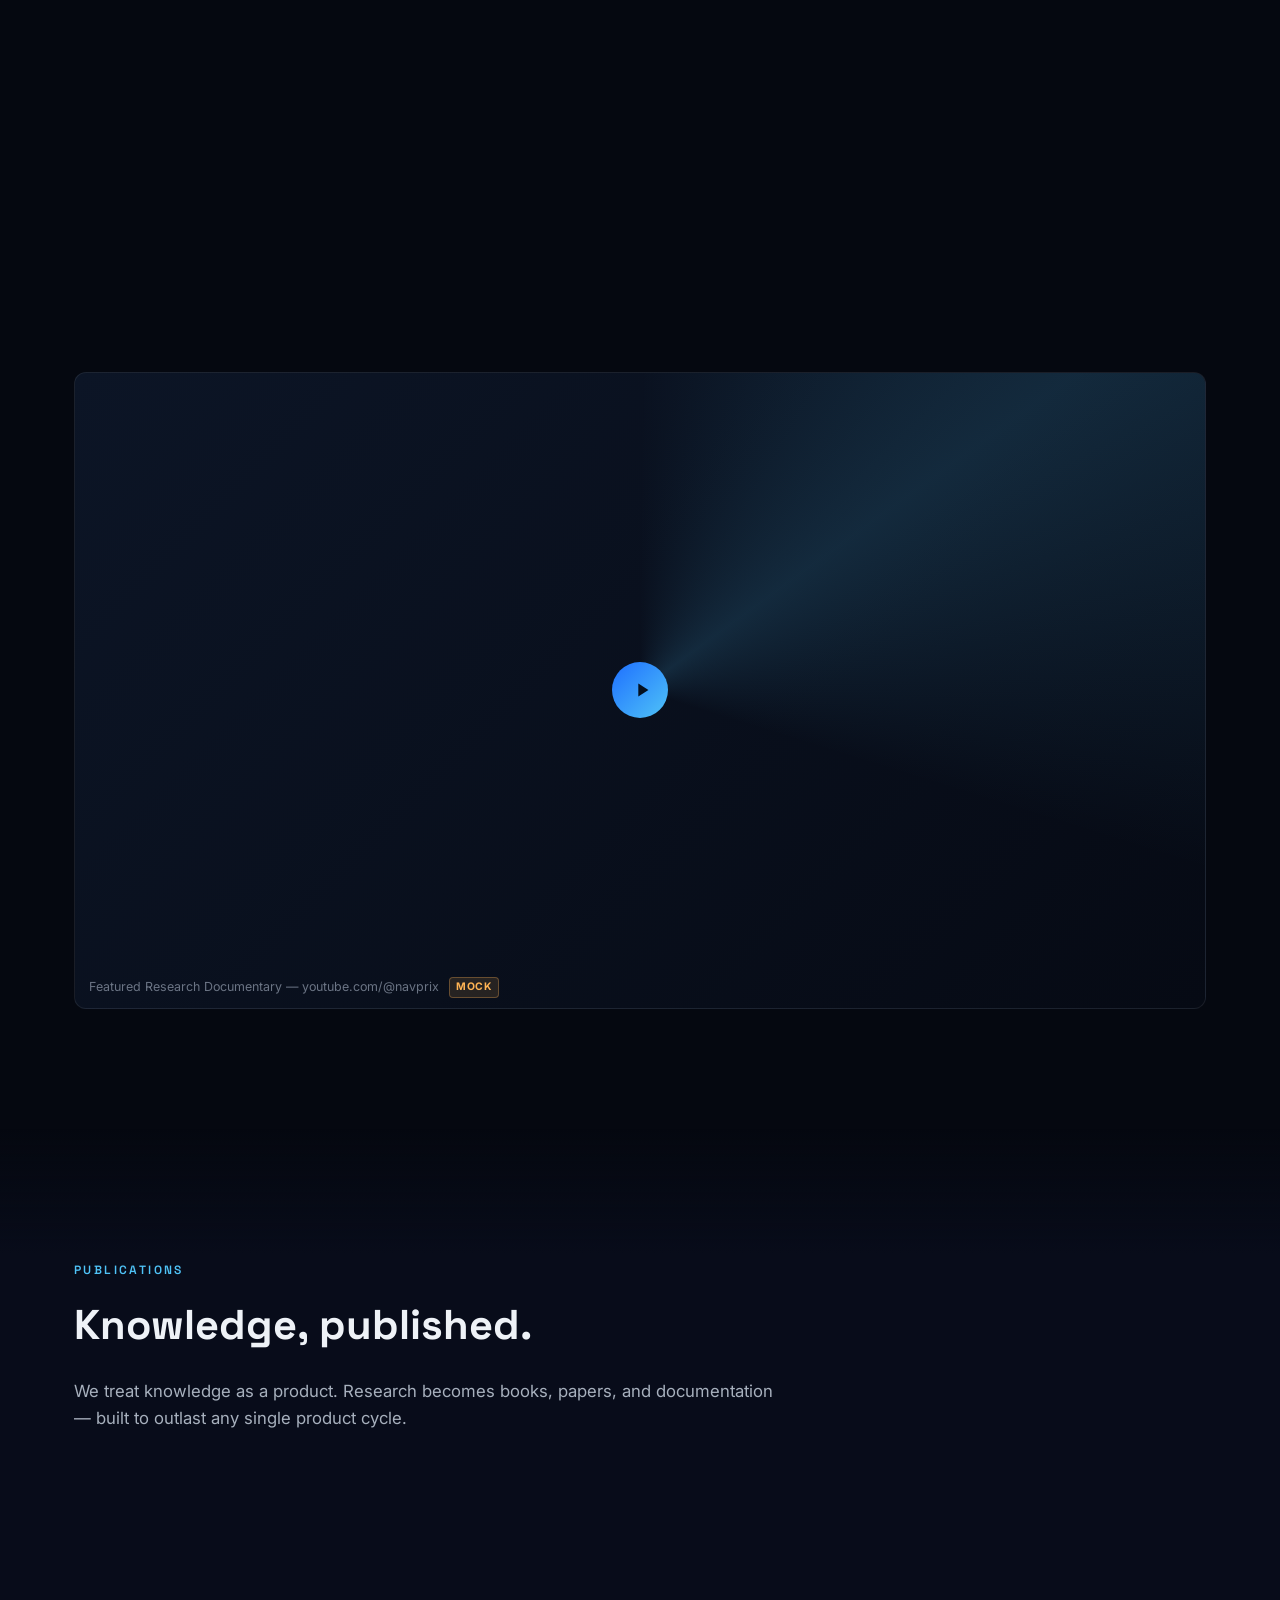
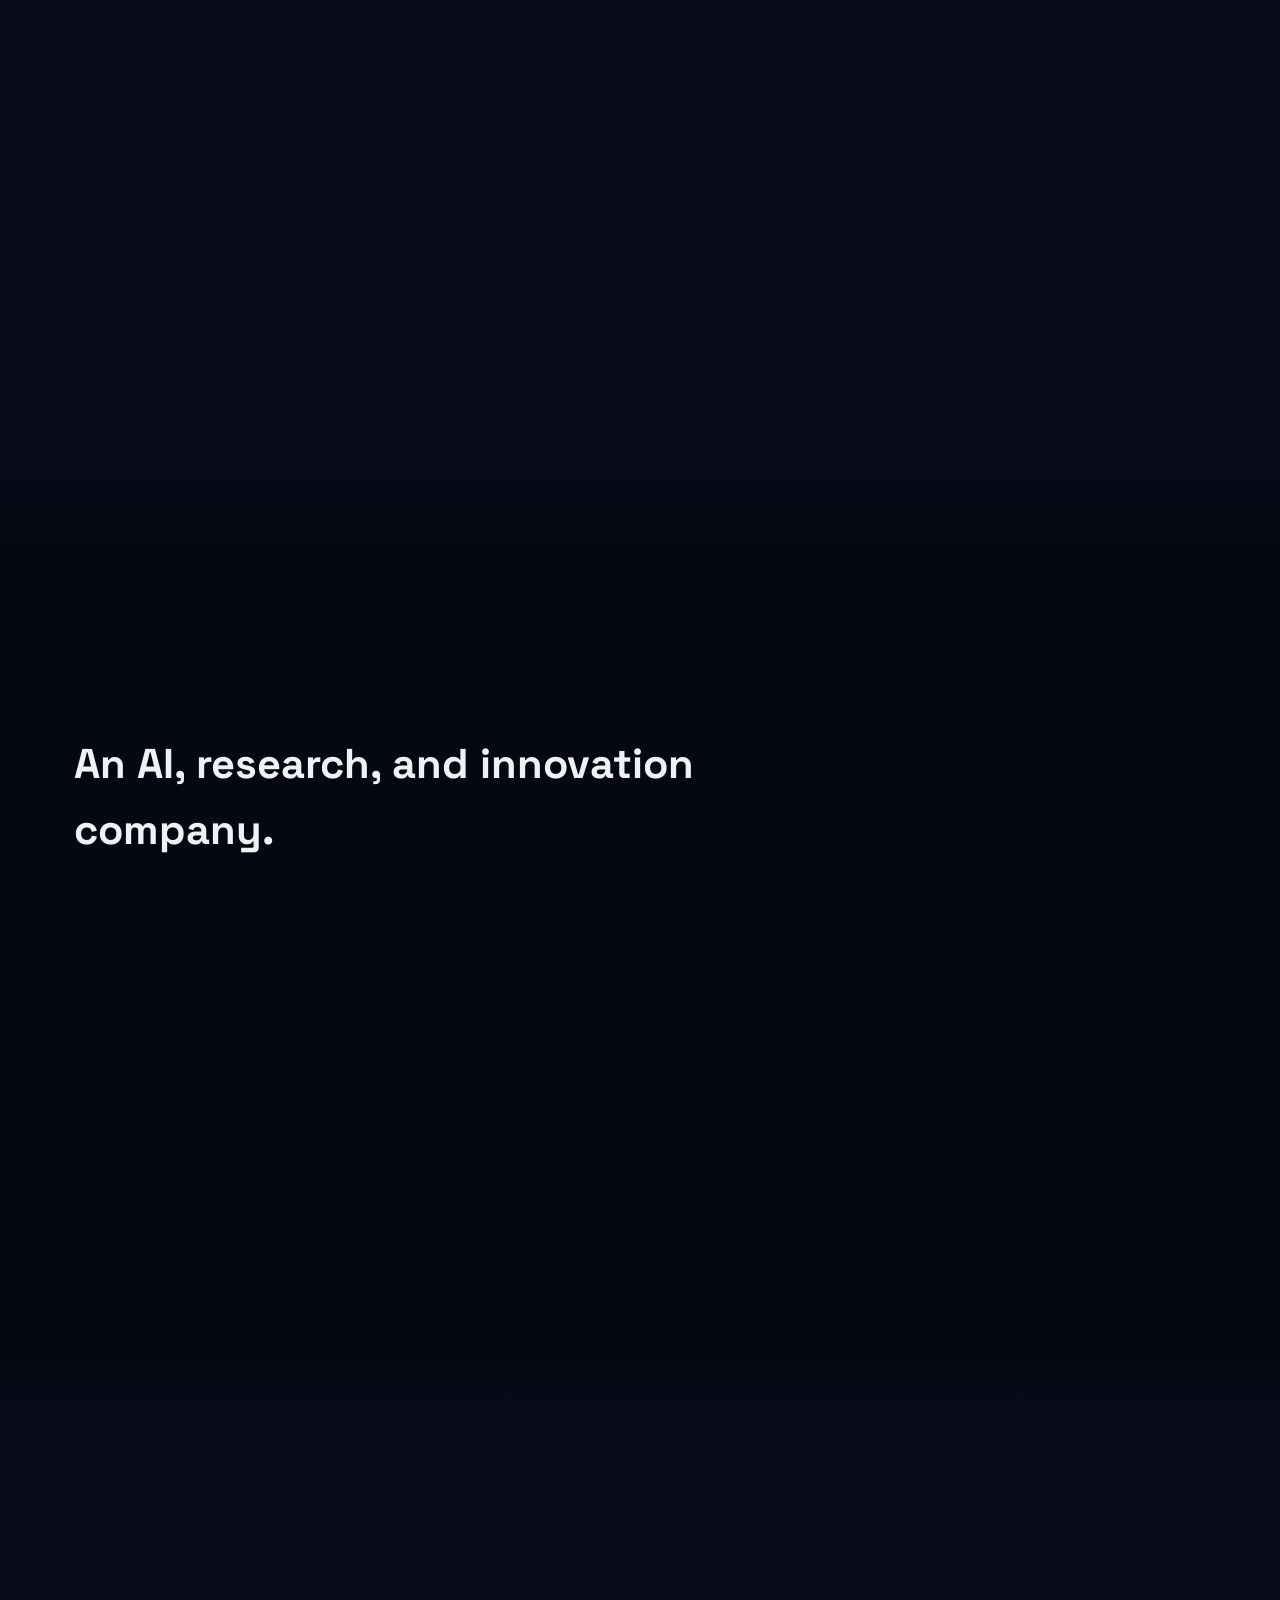
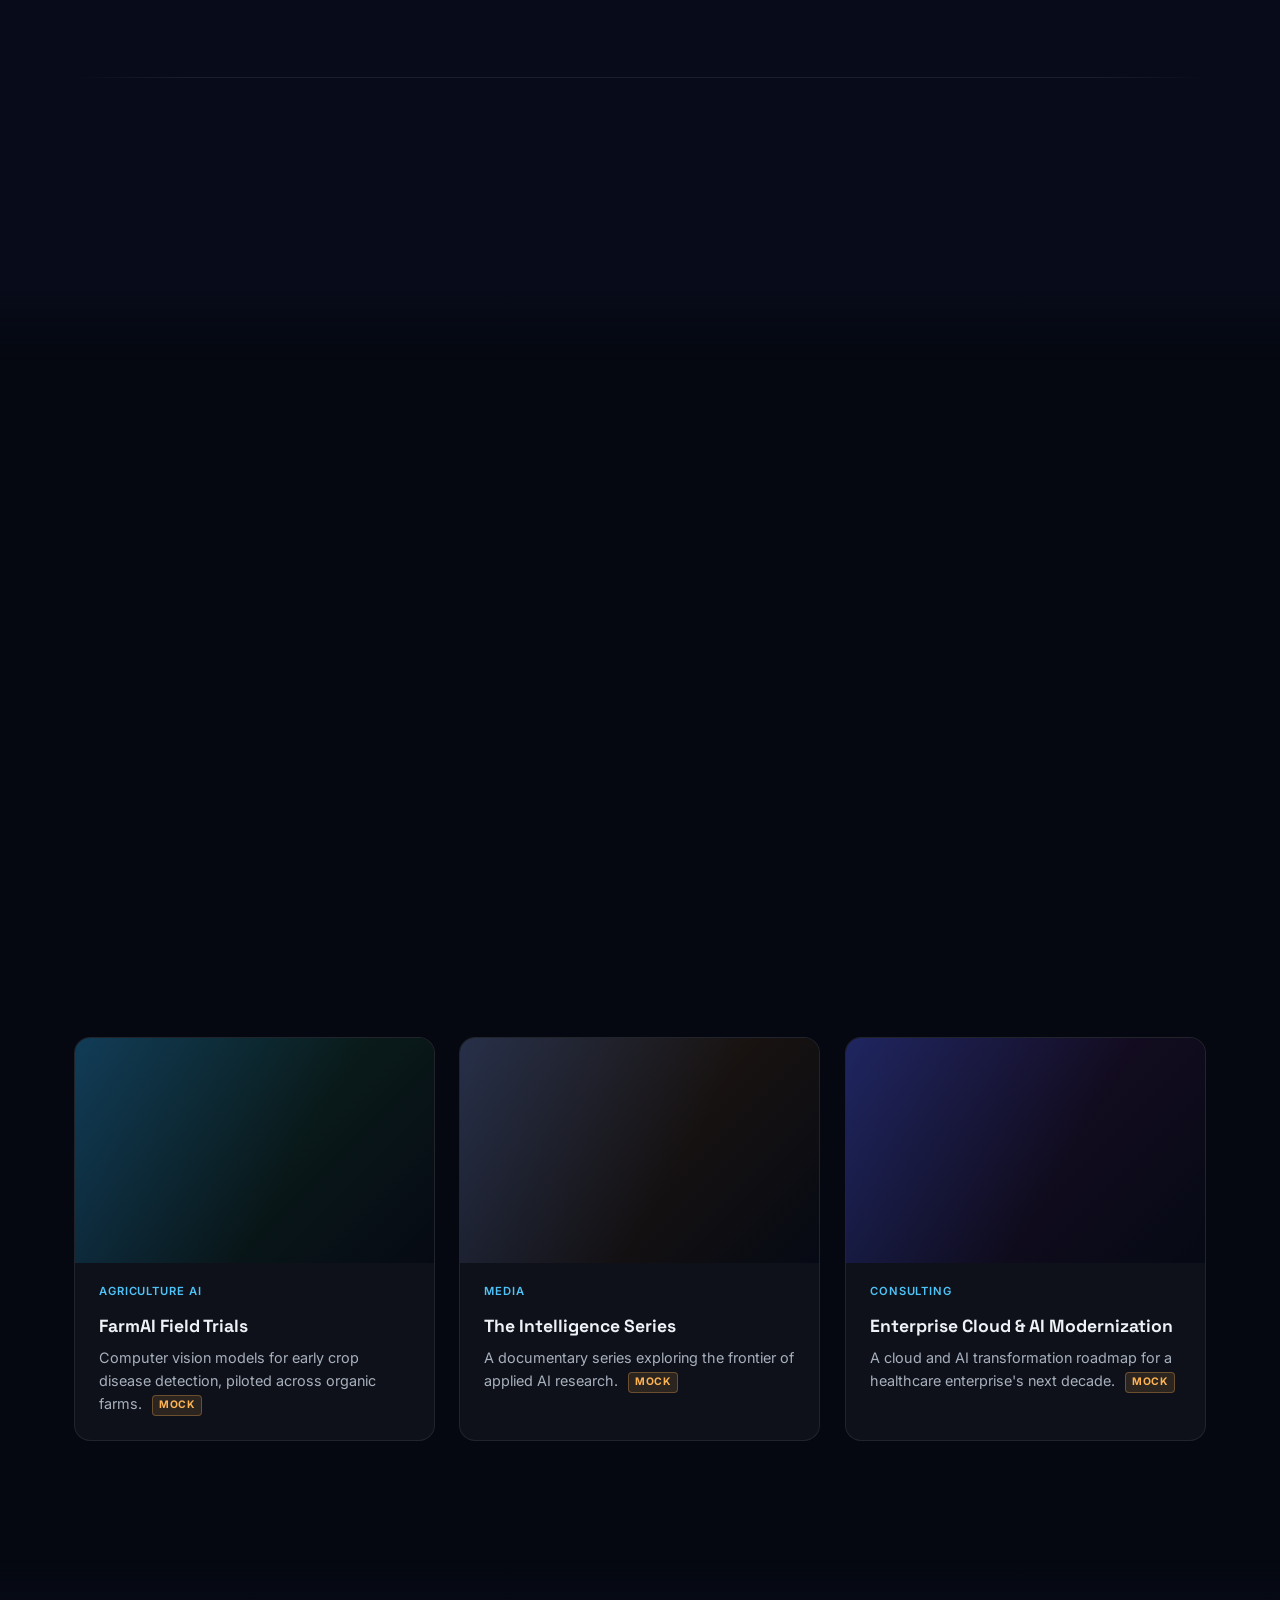
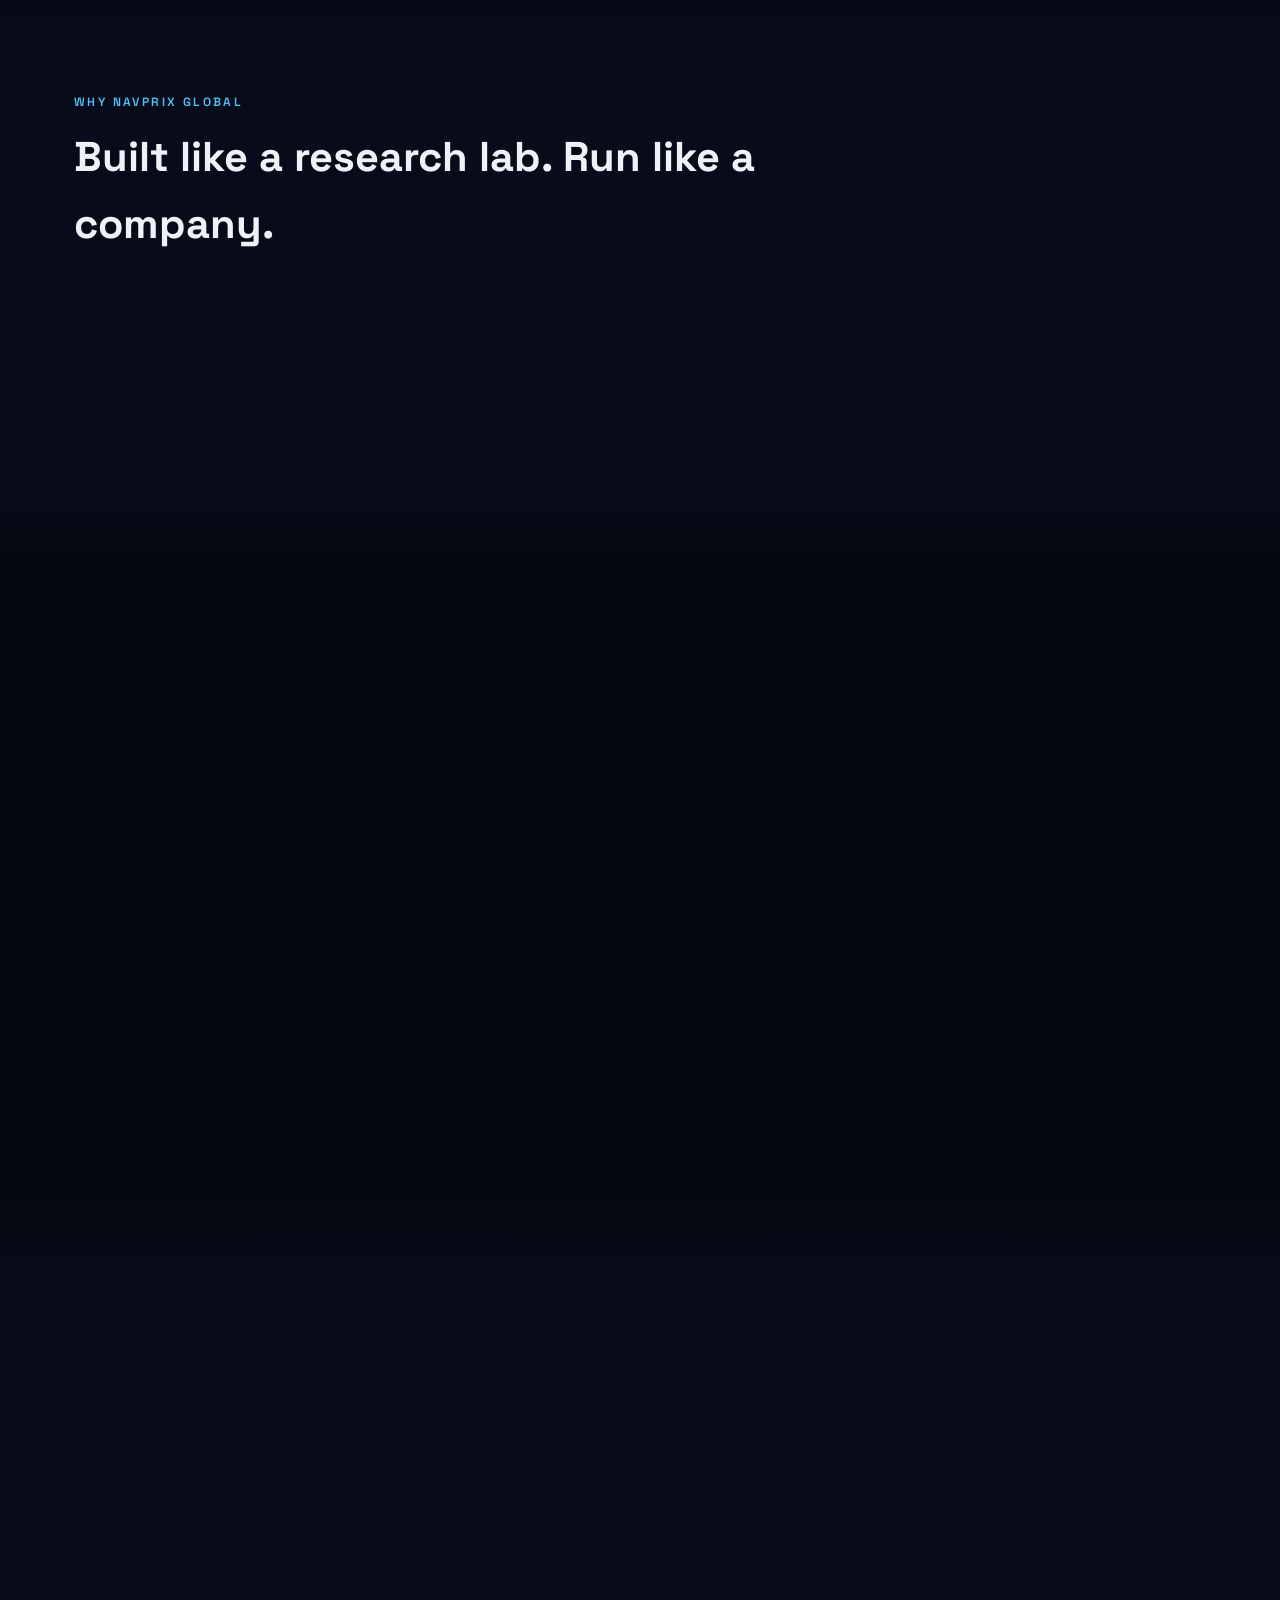
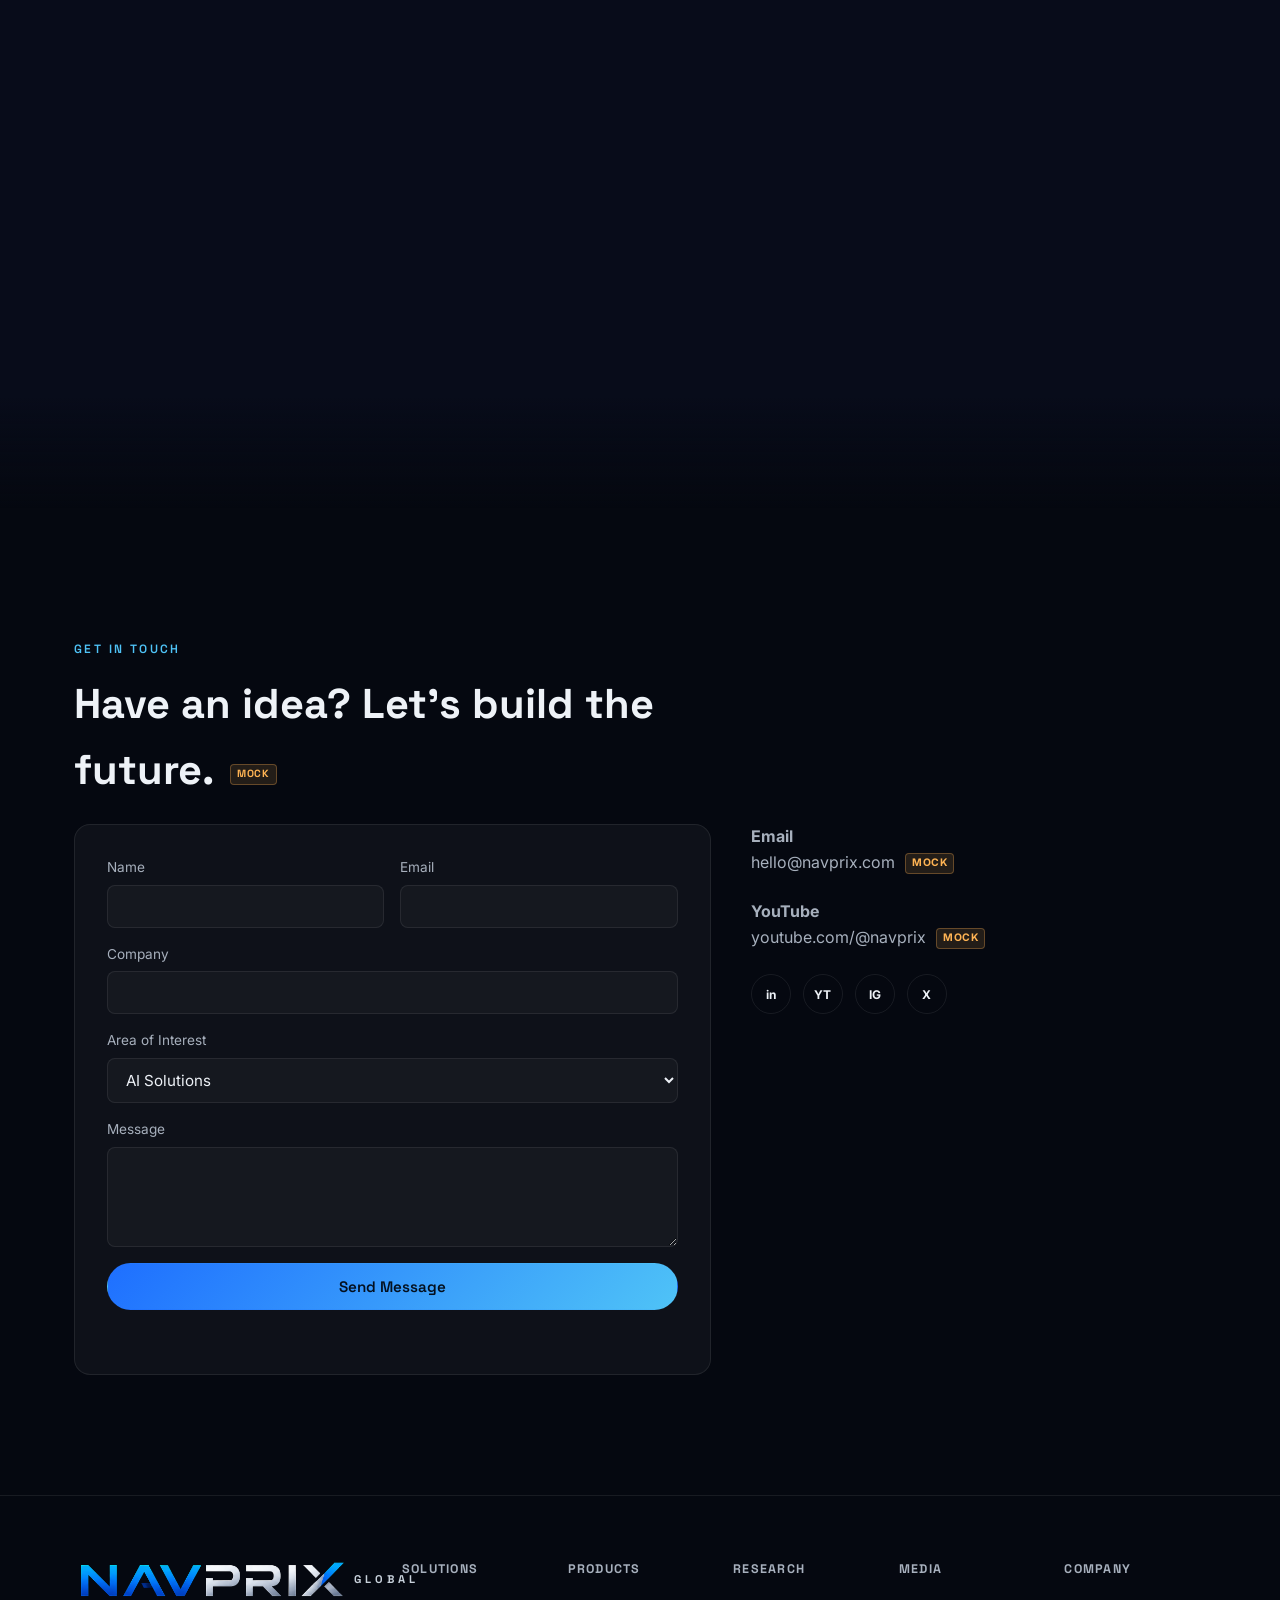
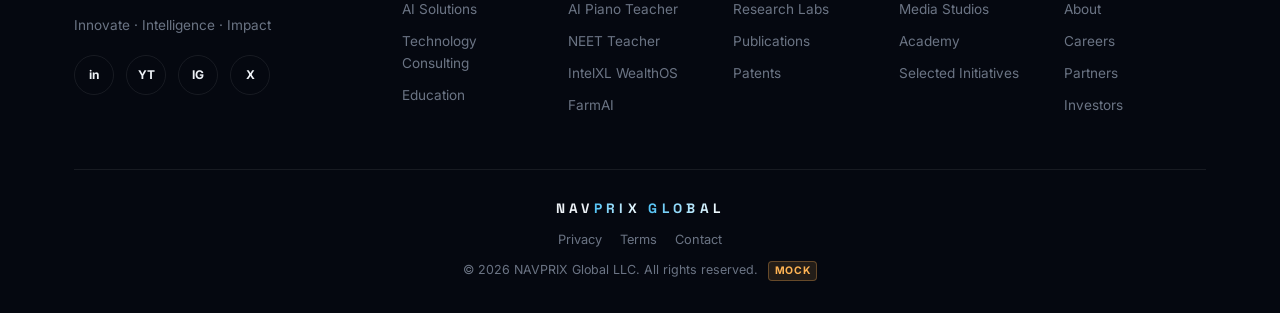
==== commit 1a6ef6d5: "Reposition NAVPRIX as an AI & research company with a premium animated design Rebuilds the site's co" ====
--- a/index.html
+++ b/index.html
@@ -4,42 +4,65 @@
 <head>
   <meta charset="UTF-8">
   <meta name="viewport" content="width=device-width, initial-scale=1.0">
-  <title>NAVPRIX — Innovate · Intelligence · Impact</title>
+  <title>NAVPRIX Global — Engineering Intelligence. Creating Global Impact.</title>
   <meta name="description"
-    content="NAVPRIX is a multidisciplinary studio building software, launching products, advising ambitious teams, and producing original media.">
-  <meta property="og:title" content="NAVPRIX — Innovate · Intelligence · Impact">
-  <meta property="og:description" content="Software Development, Products, Consulting & Media — under one roof.">
+    content="NAVPRIX Global is an artificial intelligence, research, and innovation company — building AI products, conducting applied research, and engineering technology that solves real-world problems.">
+  <meta property="og:title" content="NAVPRIX Global — Engineering Intelligence. Creating Global Impact.">
+  <meta property="og:description"
+    content="AI Solutions · Research Labs · Software Products · Technology Consulting · Publications · Education — under one mission.">
   <meta property="og:type" content="website">
   <meta property="og:image" content="assets/og-image.jpg">
-  <link rel="icon" type="image/png" href="assets/favicon.png">
+  <meta name="twitter:card" content="summary_large_image">
+  <meta name="twitter:title" content="NAVPRIX Global — Engineering Intelligence. Creating Global Impact.">
+  <meta name="twitter:description"
+    content="AI Solutions · Research Labs · Software Products · Technology Consulting · Publications · Education — under one mission.">
+  <meta name="twitter:image" content="assets/og-image.jpg">
+  <meta name="theme-color" content="#050810">
+  <link rel="icon" href="assets/mark.svg" type="image/svg+xml">
+  <link rel="icon" href="assets/favicon.png" type="image/png">
+  <link rel="apple-touch-icon" href="assets/favicon.png">
   <link rel="preconnect" href="https://fonts.googleapis.com">
   <link rel="preconnect" href="https://fonts.gstatic.com" crossorigin>
   <link
     href="https://fonts.googleapis.com/css2?family=Space+Grotesk:wght@500;600;700&family=Inter:wght@400;500;600;700&display=swap"
     rel="stylesheet">
   <link rel="stylesheet" href="css/style.css">
+  <script type="application/ld+json">
+  {
+    "@context": "https://schema.org",
+    "@type": "Organization",
+    "name": "NAVPRIX Global",
+    "alternateName": "NAVPRIX LLC",
+    "description": "NAVPRIX Global is an artificial intelligence, research, and innovation company building AI products, conducting applied research, and engineering technology that solves real-world problems.",
+    "knowsAbout": ["Artificial Intelligence", "Machine Learning", "Research", "Software Products", "Technology Consulting", "Publishing", "Media", "Education"]
+  }
+  </script>
 </head>
 
 <body>
 
+  <div class="scroll-progress" id="scrollProgress" aria-hidden="true"></div>
   <div class="bg-grid" aria-hidden="true"></div>
+  <div class="aurora" aria-hidden="true"><span></span><span></span><span></span></div>
+  <div class="grain" aria-hidden="true"></div>
+  <div class="cursor-glow" id="cursorGlow" aria-hidden="true"></div>
 
   <!-- NAV -->
   <header class="navbar" id="navbar">
     <div class="container navbar__inner">
       <a href="#top" class="brand">
-        <!-- <img src="assets/logo-mark.png" alt="" class="brand__mark"> -->
-        <img src="assets/logo-wordmark - new.png" alt="NAVPRIX" class="brand__word-img">
+        <img src="assets/logo-wordmark-new.png" alt="NAVPRIX" class="brand__word-img">
       </a>
       <nav class="nav-links" id="navLinks">
-        <a href="#services" data-nav>Services</a>
+        <a href="#solutions" data-nav>Solutions</a>
         <a href="#products" data-nav>Products</a>
+        <a href="#research" data-nav>Research</a>
         <a href="#media" data-nav>Media</a>
-        <a href="#about" data-nav>About</a>
+        <a href="#about" data-nav>Company</a>
         <a href="#contact" data-nav>Contact</a>
-        <a href="#contact" class="btn btn--primary btn--sm nav-cta-mobile">Start a Project</a>
+        <a href="#contact" class="btn btn--primary btn--sm nav-cta-mobile">Partner With Us</a>
       </nav>
-      <a href="#contact" class="btn btn--primary btn--sm nav-cta">Start a Project</a>
+      <a href="#contact" class="btn btn--primary btn--sm nav-cta">Partner With Us</a>
       <button class="menu-toggle" id="menuToggle" aria-label="Toggle menu" aria-expanded="false">
         <span></span><span></span><span></span>
       </button>
@@ -48,69 +71,194 @@
 
   <!-- HERO -->
   <section class="hero" id="top">
+    <canvas class="hero__canvas" id="heroCanvas" aria-hidden="true"></canvas>
     <div class="hero__glow" aria-hidden="true"></div>
     <div class="container hero__inner">
-      <p class="eyebrow reveal">INNOVATE <span class="dot">·</span> INTELLIGENCE <span class="dot">·</span> IMPACT</p>
-      <h1 class="hero__title reveal">Engineering the Future,<br>One Idea at a Time</h1>
-      <p class="hero__subtitle reveal">NAVPRIX builds software, ships products, advises ambitious teams, and tells
-        stories worth watching.</p>
-      <div class="hero__cta reveal">
-        <a href="#work" class="btn btn--primary">Explore Our Work</a>
-        <a href="#contact" class="btn btn--ghost">Talk to Us</a>
+      <div class="hero__content">
+        <p class="eyebrow reveal">INNOVATE <span class="dot">·</span> INTELLIGENCE <span class="dot">·</span> IMPACT</p>
+        <h1 class="hero__title reveal">Engineering Intelligence.<br>Creating Global Impact.</h1>
+        <p class="hero__subtitle reveal">NAVPRIX develops AI-powered products, enterprise software, scientific
+          research, educational technologies, media platforms, and intelligent solutions that create measurable
+          impact worldwide.</p>
+        <div class="hero__cta reveal">
+          <a href="#solutions" class="btn btn--primary">
+            Explore Solutions
+            <svg viewBox="0 0 24 24" width="16" height="16" fill="none" stroke="currentColor" stroke-width="2"
+              stroke-linecap="round" stroke-linejoin="round">
+              <path d="M5 12h14M13 6l6 6-6 6" />
+            </svg>
+          </a>
+          <a href="#research" class="btn btn--ghost">
+            <svg viewBox="0 0 24 24" width="16" height="16" fill="none" stroke="currentColor" stroke-width="1.8"
+              stroke-linecap="round" stroke-linejoin="round">
+              <path d="M9 3h6M10 3v6.5L4.5 19a2 2 0 0 0 1.7 3h11.6a2 2 0 0 0 1.7-3L14 9.5V3" />
+            </svg>
+            Our Research
+          </a>
+        </div>
+        <p class="hero__trust reveal">Trusted by innovators worldwide <span class="mock-tag">MOCK</span></p>
+      </div>
+
+      <div class="hero__visual reveal" aria-hidden="true">
+        <canvas class="hero__globe" id="heroGlobe"></canvas>
+        <div class="hero__badge hero__badge--1">
+          <div class="hero__badge-icon">
+            <svg viewBox="0 0 24 24" width="16" height="16" fill="none" stroke="currentColor" stroke-width="1.8">
+              <circle cx="12" cy="12" r="3" />
+              <path d="M12 2v4M12 18v4M4.9 4.9l2.8 2.8M16.3 16.3l2.8 2.8M2 12h4M18 12h4M4.9 19.1l2.8-2.8M16.3 7.7l2.8-2.8"
+                stroke-linecap="round" />
+            </svg>
+          </div>
+          <div><strong>AI Solutions</strong><span>Intelligent Systems</span></div>
+        </div>
+        <div class="hero__badge hero__badge--2">
+          <div class="hero__badge-icon">
+            <svg viewBox="0 0 24 24" width="16" height="16" fill="none" stroke="currentColor" stroke-width="1.8">
+              <circle cx="12" cy="12" r="9" />
+              <path d="M3 12h18M12 3c2.5 2.5 3.8 5.8 3.8 9s-1.3 6.5-3.8 9c-2.5-2.5-3.8-5.8-3.8-9s1.3-6.5 3.8-9Z" />
+            </svg>
+          </div>
+          <div><strong>Global Impact</strong><span>Worldwide Reach</span></div>
+        </div>
+        <div class="hero__badge hero__badge--3">
+          <div class="hero__badge-icon">
+            <svg viewBox="0 0 24 24" width="16" height="16" fill="none" stroke="currentColor" stroke-width="1.8">
+              <path d="M9 3h6M10 3v6.5L4.5 19a2 2 0 0 0 1.7 3h11.6a2 2 0 0 0 1.7-3L14 9.5V3" stroke-linecap="round"
+                stroke-linejoin="round" />
+            </svg>
+          </div>
+          <div><strong>Research Driven</strong><span>Scientific Excellence</span></div>
+        </div>
+        <div class="hero__badge hero__badge--4">
+          <div class="hero__badge-icon">
+            <svg viewBox="0 0 24 24" width="16" height="16" fill="none" stroke="currentColor" stroke-width="1.8">
+              <path
+                d="M12 2c3 2 5 5.5 5 9.5 0 2-.5 3.7-1.3 5.2L18 20l-3-1-1 3-1.7-3.3A9.6 9.6 0 0 1 12 19a9.6 9.6 0 0 1-.3-.1L10 22l-1-3-3 1 2.3-3.3A11 11 0 0 1 7 11.5C7 7.5 9 4 12 2Z"
+                stroke-linejoin="round" />
+              <circle cx="12" cy="10" r="1.6" />
+            </svg>
+          </div>
+          <div><strong>Future Ready</strong><span>Innovation Focused</span></div>
+        </div>
       </div>
     </div>
     <div class="scroll-indicator" aria-hidden="true"><span></span></div>
   </section>
 
-  <!-- WHAT WE DO -->
-  <section class="section section--alt" id="services">
+  <!-- TRUST BAR -->
+  <div class="marquee" aria-hidden="true">
+    <div class="marquee__track">
+      <div class="marquee__item"><strong>Artificial Intelligence</strong><span class="sep">✦</span></div>
+      <div class="marquee__item"><strong>Research</strong><span class="sep">✦</span></div>
+      <div class="marquee__item"><strong>Cloud</strong><span class="sep">✦</span></div>
+      <div class="marquee__item"><strong>Software</strong><span class="sep">✦</span></div>
+      <div class="marquee__item"><strong>Healthcare</strong><span class="sep">✦</span></div>
+      <div class="marquee__item"><strong>Education</strong><span class="sep">✦</span></div>
+      <div class="marquee__item"><strong>Agriculture</strong><span class="sep">✦</span></div>
+      <div class="marquee__item"><strong>Publishing</strong><span class="sep">✦</span></div>
+      <div class="marquee__item"><strong>Media</strong><span class="sep">✦</span></div>
+      <div class="marquee__item"><strong>Innovation</strong><span class="sep">✦</span></div>
+      <div class="marquee__item"><strong>Artificial Intelligence</strong><span class="sep">✦</span></div>
+      <div class="marquee__item"><strong>Research</strong><span class="sep">✦</span></div>
+      <div class="marquee__item"><strong>Cloud</strong><span class="sep">✦</span></div>
+      <div class="marquee__item"><strong>Software</strong><span class="sep">✦</span></div>
+      <div class="marquee__item"><strong>Healthcare</strong><span class="sep">✦</span></div>
+      <div class="marquee__item"><strong>Education</strong><span class="sep">✦</span></div>
+      <div class="marquee__item"><strong>Agriculture</strong><span class="sep">✦</span></div>
+      <div class="marquee__item"><strong>Publishing</strong><span class="sep">✦</span></div>
+      <div class="marquee__item"><strong>Media</strong><span class="sep">✦</span></div>
+      <div class="marquee__item"><strong>Innovation</strong><span class="sep">✦</span></div>
+    </div>
+  </div>
+
+  <!-- SOLUTIONS (WHAT WE DO) -->
+  <section class="section section--alt" id="solutions">
     <div class="container">
       <p class="section-eyebrow reveal">What We Do</p>
-      <h2 class="section-title reveal">Four disciplines. One team.</h2>
-
-      <div class="pillars">
-        <article class="pillar-card reveal">
-          <div class="pillar-card__icon">
-            <svg viewBox="0 0 24 24">
-              <path d="M9 18 3 12l6-6M15 6l6 6-6 6" stroke="url(#iconBlue)" stroke-width="1.8" fill="none"
-                stroke-linecap="round" stroke-linejoin="round" />
-            </svg>
-          </div>
-          <h3>Software Development</h3>
-          <p>We design and build custom web and mobile applications, robust backends, and cloud infrastructure that
-            scale with you — from first prototype to production. <span class="mock-tag">MOCK</span></p>
-        </article>
-
-        <article class="pillar-card reveal" id="products">
+      <h2 class="section-title reveal">Six divisions. One mission.</h2>
+      <p class="section-lead reveal">From artificial intelligence and applied research to enterprise software,
+        consulting, publishing, and education — NAVPRIX Global operates as one integrated system built to turn
+        scientific rigor into real-world impact.</p>
+
+      <div class="pillars pillars--six">
+        <article class="pillar-card reveal" data-tilt>
+          <div class="pillar-card__icon">
+            <svg viewBox="0 0 24 24">
+              <circle cx="12" cy="12" r="3" stroke="url(#iconBlue)" stroke-width="1.8" fill="none" />
+              <path d="M12 2v4M12 18v4M4.9 4.9l2.8 2.8M16.3 16.3l2.8 2.8M2 12h4M18 12h4M4.9 19.1l2.8-2.8M16.3 7.7l2.8-2.8"
+                stroke="url(#iconBlue)" stroke-width="1.8" stroke-linecap="round" />
+            </svg>
+          </div>
+          <h3>AI Solutions</h3>
+          <p>We design and deploy enterprise-grade AI systems — intelligent agents, LLM applications, generative AI,
+            and computer vision — engineered for measurable, real-world impact.</p>
+          <ul class="capability-list">
+            <li>AI Agents</li>
+            <li>LLM Solutions</li>
+            <li>Generative AI</li>
+            <li>Computer Vision</li>
+          </ul>
+          <a href="#products" class="pillar-card__cta">Explore AI Products →</a>
+        </article>
+
+        <article class="pillar-card reveal" data-tilt>
+          <div class="pillar-card__icon">
+            <svg viewBox="0 0 24 24">
+              <path d="M9 3h6M10 3v6.5L4.5 19a2 2 0 0 0 1.7 3h11.6a2 2 0 0 0 1.7-3L14 9.5V3" stroke="url(#iconBlue)"
+                stroke-width="1.8" fill="none" stroke-linecap="round" stroke-linejoin="round" />
+            </svg>
+          </div>
+          <h3>Research Labs</h3>
+          <p>Our research division advances applied AI across healthcare, education, agriculture, and robotics —
+            producing publications, patents, and breakthrough prototypes.</p>
+          <ul class="capability-list">
+            <li>Applied Research</li>
+            <li>Patents</li>
+            <li>Publications</li>
+            <li>Prototypes</li>
+          </ul>
+          <a href="#research" class="pillar-card__cta">Visit Research Labs →</a>
+        </article>
+
+        <article class="pillar-card reveal" data-tilt>
           <div class="pillar-card__icon">
             <svg viewBox="0 0 24 24">
               <path d="M12 2 3 7v10l9 5 9-5V7l-9-5Zm0 0v20M3 7l9 5 9-5" stroke="url(#iconBlue)" stroke-width="1.8"
                 fill="none" stroke-linecap="round" stroke-linejoin="round" />
             </svg>
           </div>
-          <h3>Products</h3>
-          <p>We build and own digital products of our own, testing ideas in the real world before we bring that same
-            rigor to yours. <span class="mock-tag">MOCK</span></p>
-          <div class="product-list">
-            <div class="product-chip"><span>PulseBoard</span><em class="badge badge--live">Live</em></div>
-            <div class="product-chip"><span>RouteIQ</span><em class="badge badge--beta">Beta</em></div>
-            <div class="product-chip"><span>FormlyAI</span><em class="badge badge--soon">Coming Soon</em></div>
-          </div>
-        </article>
-
-        <article class="pillar-card reveal">
+          <h3>Software Products</h3>
+          <p>We build and scale SaaS platforms, enterprise applications, and cloud-native systems —
+            production-grade software engineered for reliability at scale.</p>
+          <ul class="capability-list">
+            <li>SaaS</li>
+            <li>Cloud Platforms</li>
+            <li>Enterprise Apps</li>
+            <li>APIs</li>
+          </ul>
+          <a href="#products" class="pillar-card__cta">View Products →</a>
+        </article>
+
+        <article class="pillar-card reveal" data-tilt>
           <div class="pillar-card__icon">
             <svg viewBox="0 0 24 24">
               <path d="M4 21V9m8 12V3m8 18v-7" stroke="url(#iconBlue)" stroke-width="1.8" fill="none"
                 stroke-linecap="round" stroke-linejoin="round" />
             </svg>
           </div>
-          <h3>Consulting</h3>
-          <p>From technology strategy to architecture reviews and fractional CTO support, we help teams make confident,
-            informed decisions about what to build next. <span class="mock-tag">MOCK</span></p>
-        </article>
-
-        <article class="pillar-card reveal" id="media">
+          <h3>Technology Consulting</h3>
+          <p>From AI strategy to cloud modernization and fractional CTO leadership, we help enterprises architect
+            their next decade of technology.</p>
+          <ul class="capability-list">
+            <li>Enterprise Architecture</li>
+            <li>Cloud Transformation</li>
+            <li>CTO Advisory</li>
+            <li>Azure Solutions</li>
+          </ul>
+          <a href="#contact" class="pillar-card__cta">Talk to an Advisor →</a>
+        </article>
+
+        <article class="pillar-card reveal" data-tilt>
           <div class="pillar-card__icon">
             <svg viewBox="0 0 24 24">
               <path d="m10 8 6 4-6 4V8Z" stroke="url(#iconBlue)" stroke-width="1.8" fill="none"
@@ -118,9 +266,16 @@
               <rect x="3" y="4" width="18" height="16" rx="3" stroke="url(#iconBlue)" stroke-width="1.8" />
             </svg>
           </div>
-          <h3>Media</h3>
-          <p>Our media arm creates short films, documentaries, and a YouTube channel exploring technology, innovation,
-            and the people building what's next. <span class="mock-tag">MOCK</span></p>
+          <h3>Media &amp; Publications</h3>
+          <p>We translate complex research into documentaries, educational media, and published books — making
+            advanced science accessible to a global audience.</p>
+          <ul class="capability-list">
+            <li>Documentaries</li>
+            <li>Books</li>
+            <li>Podcasts</li>
+            <li>Digital Media</li>
+          </ul>
+          <a href="#media" class="pillar-card__cta">Explore Media Studios →</a>
 
           <div class="video-placeholder">
             <button class="video-placeholder__play" aria-label="Play featured video">
@@ -128,9 +283,30 @@
                 <path d="M8 5v14l11-7z" fill="currentColor" />
               </svg>
             </button>
-            <span class="video-placeholder__label">Featured Video — youtube.com/@navprix <span
+            <span class="video-placeholder__label">Featured Research Documentary — youtube.com/@navprix <span
                 class="mock-tag">MOCK</span></span>
           </div>
+        </article>
+
+        <article class="pillar-card reveal" data-tilt>
+          <div class="pillar-card__icon">
+            <svg viewBox="0 0 24 24">
+              <path d="m12 3 10 5-10 5L2 8l10-5Z" stroke="url(#iconBlue)" stroke-width="1.8" fill="none"
+                stroke-linejoin="round" />
+              <path d="M6 10.5V16c0 1.1 2.7 3 6 3s6-1.9 6-3v-5.5" stroke="url(#iconBlue)" stroke-width="1.8"
+                fill="none" stroke-linecap="round" stroke-linejoin="round" />
+            </svg>
+          </div>
+          <h3>Education</h3>
+          <p>Adaptive, AI-powered learning — from music education to exam preparation — built on the same
+            intelligence engines that power our research.</p>
+          <ul class="capability-list">
+            <li>AI Piano Teacher</li>
+            <li>NEET Teacher</li>
+            <li>Research Academy</li>
+            <li>Corporate Training</li>
+          </ul>
+          <a href="#products" class="pillar-card__cta">Explore Academy →</a>
         </article>
       </div>
 
@@ -146,164 +322,466 @@
     </div>
   </section>
 
+  <!-- PRODUCTS -->
+  <section class="section" id="products">
+    <div class="container">
+      <p class="section-eyebrow reveal">Flagship Products</p>
+      <h2 class="section-title reveal">Products built on real intelligence.</h2>
+      <p class="section-lead reveal">Every NAVPRIX Global product is built on the same principle: rigorous research,
+        translated into software people actually use — across education, mobility, and agriculture.</p>
+
+      <div class="pillars pillars--six">
+        <article class="pillar-card reveal" data-tilt>
+          <div class="pillar-card__icon">
+            <svg viewBox="0 0 24 24">
+              <path d="M9 18V5l12-2v13" stroke="url(#iconBlue)" stroke-width="1.8" fill="none" stroke-linecap="round"
+                stroke-linejoin="round" />
+              <circle cx="6" cy="18" r="3" stroke="url(#iconBlue)" stroke-width="1.8" fill="none" />
+              <circle cx="18" cy="16" r="3" stroke="url(#iconBlue)" stroke-width="1.8" fill="none" />
+            </svg>
+          </div>
+          <div class="pillar-card__head">
+            <h3>AI Piano Teacher</h3>
+            <em class="badge badge--live">Live</em>
+          </div>
+          <p>An adaptive AI music-education platform that listens, corrects, and personalizes every lesson in real
+            time.</p>
+        </article>
+
+        <article class="pillar-card reveal" data-tilt>
+          <div class="pillar-card__icon">
+            <svg viewBox="0 0 24 24">
+              <path d="M4 19.5A2.5 2.5 0 0 1 6.5 17H20V4H6.5A2.5 2.5 0 0 0 4 6.5v13Z" stroke="url(#iconBlue)"
+                stroke-width="1.8" fill="none" stroke-linejoin="round" />
+              <path d="M4 19.5A2.5 2.5 0 0 0 6.5 22H20" stroke="url(#iconBlue)" stroke-width="1.8" fill="none"
+                stroke-linecap="round" />
+            </svg>
+          </div>
+          <div class="pillar-card__head">
+            <h3>NEET Teacher</h3>
+            <em class="badge badge--beta">Development</em>
+          </div>
+          <p>An adaptive AI learning platform built to personalize exam preparation at scale.</p>
+        </article>
+
+        <article class="pillar-card reveal" data-tilt>
+          <div class="pillar-card__icon">
+            <svg viewBox="0 0 24 24">
+              <path d="M3 17 9 11l4 4 8-8" stroke="url(#iconBlue)" stroke-width="1.8" fill="none"
+                stroke-linecap="round" stroke-linejoin="round" />
+              <path d="M15 7h6v6" stroke="url(#iconBlue)" stroke-width="1.8" fill="none" stroke-linecap="round"
+                stroke-linejoin="round" />
+            </svg>
+          </div>
+          <div class="pillar-card__head">
+            <h3>IntelXL WealthOS</h3>
+            <em class="badge badge--beta">Beta</em>
+          </div>
+          <p>An AI-powered financial operating system that unifies personal and business finance — income, taxes,
+            investments, and net worth — into one intelligent platform.</p>
+        </article>
+
+        <article class="pillar-card reveal" data-tilt>
+          <div class="pillar-card__icon">
+            <svg viewBox="0 0 24 24">
+              <path d="M5 21c8-1 13-6 14-14-8 1-13 6-14 14Zm0 0c1-4 3-6 6-8" stroke="url(#iconBlue)"
+                stroke-width="1.8" fill="none" stroke-linecap="round" stroke-linejoin="round" />
+            </svg>
+          </div>
+          <div class="pillar-card__head">
+            <h3>FarmAI</h3>
+            <em class="badge badge--soon">Research</em>
+          </div>
+          <p>Organic farming intelligence — computer vision and analytics for healthier crops and soil.</p>
+        </article>
+
+        <article class="pillar-card reveal" data-tilt>
+          <div class="pillar-card__icon">
+            <svg viewBox="0 0 24 24">
+              <path d="M9 3h6M10 3v6.5L4.5 19a2 2 0 0 0 1.7 3h11.6a2 2 0 0 0 1.7-3L14 9.5V3" stroke="url(#iconBlue)"
+                stroke-width="1.8" fill="none" stroke-linecap="round" stroke-linejoin="round" />
+            </svg>
+          </div>
+          <div class="pillar-card__head">
+            <h3>Research Studio</h3>
+            <em class="badge badge--soon">Coming Soon</em>
+          </div>
+          <p>An AI platform built for researchers — from data to publication, in one workspace.</p>
+        </article>
+      </div>
+    </div>
+  </section>
+
+  <!-- RESEARCH LABS -->
+  <section class="section section--alt" id="research">
+    <div class="container">
+      <p class="section-eyebrow reveal">Research Labs</p>
+      <h2 class="section-title reveal">NAVPRIX Research Labs</h2>
+      <p class="section-lead reveal">Our research division advances the frontier of applied artificial intelligence
+        — publishing original work, filing patents, and building explainable, safety-first AI systems across the
+        disciplines where intelligence can do the most good.</p>
+
+      <div class="chip-grid">
+        <div class="chip-card reveal">
+          <h4>Healthcare AI</h4>
+          <p>Interpretable models for diagnostics, triage, and clinical decision support.</p>
+        </div>
+        <div class="chip-card reveal">
+          <h4>Educational AI</h4>
+          <p>Adaptive tutoring systems that personalize how people learn.</p>
+        </div>
+        <div class="chip-card reveal">
+          <h4>Agriculture AI</h4>
+          <p>Computer vision and analytics for crop health and soil intelligence.</p>
+        </div>
+        <div class="chip-card reveal">
+          <h4>Computer Vision</h4>
+          <p>Vision systems for detection, diagnostics, and automation.</p>
+        </div>
+        <div class="chip-card reveal">
+          <h4>Large Language Models</h4>
+          <p>Research into reasoning, retrieval, and enterprise-grade LLM applications.</p>
+        </div>
+        <div class="chip-card reveal">
+          <h4>AI Safety</h4>
+          <p>Research into alignment, robustness, and responsible deployment.</p>
+        </div>
+        <div class="chip-card reveal">
+          <h4>Explainable AI</h4>
+          <p>Making model decisions transparent, auditable, and trustworthy.</p>
+        </div>
+        <div class="chip-card reveal">
+          <h4>Robotics</h4>
+          <p>Applied research at the intersection of perception and control.</p>
+        </div>
+        <div class="chip-card reveal">
+          <h4>Patent Development</h4>
+          <p>Protecting and advancing novel AI methods and applications.</p>
+        </div>
+        <div class="chip-card reveal">
+          <h4>Scientific Publications</h4>
+          <p>Original research shared with the global AI community.</p>
+        </div>
+      </div>
+    </div>
+  </section>
+
+  <!-- MEDIA -->
+  <section class="section" id="media">
+    <div class="container">
+      <p class="section-eyebrow reveal">Media</p>
+      <h2 class="section-title reveal">NAVPRIX Media Studios</h2>
+      <p class="section-lead reveal">We translate research into stories worth watching — documentaries, educational
+        series, and original media that make advanced science accessible to a global audience.</p>
+
+      <div class="chip-grid">
+        <div class="chip-card reveal">
+          <h4>Documentaries</h4>
+          <p>Long-form films exploring the frontier of applied AI research.</p>
+        </div>
+        <div class="chip-card reveal">
+          <h4>Educational Videos</h4>
+          <p>Short-form series that make complex science approachable.</p>
+        </div>
+        <div class="chip-card reveal">
+          <h4>AI Movies</h4>
+          <p>Narrative productions exploring intelligence, ethics, and the future.</p>
+        </div>
+        <div class="chip-card reveal">
+          <h4>Podcasts</h4>
+          <p>Conversations with researchers, engineers, and industry builders.</p>
+        </div>
+        <div class="chip-card reveal">
+          <h4>Digital Media</h4>
+          <p>Social-first content translating research into public understanding.</p>
+        </div>
+        <div class="chip-card reveal">
+          <h4>Animation</h4>
+          <p>Motion design that visualizes complex systems and ideas.</p>
+        </div>
+      </div>
+
+      <div class="video-placeholder" style="margin-top: 40px;">
+        <button class="video-placeholder__play" aria-label="Play featured video">
+          <svg viewBox="0 0 24 24">
+            <path d="M8 5v14l11-7z" fill="currentColor" />
+          </svg>
+        </button>
+        <span class="video-placeholder__label">Featured Research Documentary — youtube.com/@navprix <span
+            class="mock-tag">MOCK</span></span>
+      </div>
+    </div>
+  </section>
+
+  <!-- PUBLICATIONS -->
+  <section class="section section--alt" id="publications">
+    <div class="container">
+      <p class="section-eyebrow reveal">Publications</p>
+      <h2 class="section-title reveal">Knowledge, published.</h2>
+      <p class="section-lead reveal">We treat knowledge as a product. Research becomes books, papers, and
+        documentation — built to outlast any single product cycle.</p>
+
+      <div class="chip-grid">
+        <div class="chip-card reveal">
+          <h4>Books</h4>
+          <p>Technical, academic, and children's books that make advanced ideas accessible.</p>
+        </div>
+        <div class="chip-card reveal">
+          <h4>Research Papers</h4>
+          <p>Original studies spanning artificial intelligence, healthcare, agriculture, and education.</p>
+        </div>
+        <div class="chip-card reveal">
+          <h4>Patents</h4>
+          <p>Patent-pending innovations developed inside our research labs.</p>
+        </div>
+        <div class="chip-card reveal">
+          <h4>Scientific Articles</h4>
+          <p>Peer-reviewed contributions to the global AI research community.</p>
+        </div>
+        <div class="chip-card reveal">
+          <h4>Knowledge Platform</h4>
+          <p>A growing library of documentation, whitepapers, and technical guides.</p>
+        </div>
+      </div>
+
+      <div class="pillars pillars--six" style="margin-top: 40px;">
+        <article class="pillar-card reveal" data-tilt>
+          <div class="pillar-card__head">
+            <h3>Foundations of Applied Intelligence</h3>
+            <em class="badge badge--live">Book</em>
+          </div>
+          <p>A technical survey of applied AI methods across healthcare, agriculture, and education. <span
+              class="mock-tag">MOCK</span></p>
+        </article>
+        <article class="pillar-card reveal" data-tilt>
+          <div class="pillar-card__head">
+            <h3>Explainable Systems</h3>
+            <em class="badge badge--beta">Research</em>
+          </div>
+          <p>Original research on interpretability and trust in enterprise AI deployment. <span
+              class="mock-tag">MOCK</span></p>
+        </article>
+        <article class="pillar-card reveal" data-tilt>
+          <div class="pillar-card__head">
+            <h3>Intelligence for Everyone</h3>
+            <em class="badge badge--soon">Children's Book</em>
+          </div>
+          <p>An illustrated introduction to artificial intelligence for young readers. <span
+              class="mock-tag">MOCK</span></p>
+        </article>
+      </div>
+    </div>
+  </section>
+
   <!-- ABOUT -->
   <section class="section" id="about">
     <div class="container">
       <p class="section-eyebrow reveal">Who We Are</p>
-      <h2 class="section-title reveal">A studio where engineering meets storytelling.</h2>
+      <h2 class="section-title reveal">An AI, research, and innovation company.</h2>
       <p class="section-lead reveal">
-        NAVPRIX is a multidisciplinary studio operating where engineering meets
-        storytelling. We design and build software, launch our own products,
-        advise founders and enterprises on technology strategy, and produce
-        original media — because the best ideas deserve both a strong
-        foundation and a great story.
-        <span class="mock-tag">MOCK</span>
+        NAVPRIX Global is an artificial intelligence, research, and innovation company. Our mission is to build
+        AI-powered products, conduct advanced research, deliver world-class technology services, create scientific
+        knowledge, and solve real-world problems using artificial intelligence. Our vision is to become one of the
+        world's leading AI, research, technology, publishing, and innovation companies.
       </p>
 
-      <div class="stats reveal">
+      <div class="stats stats--five reveal">
         <div class="stat">
-          <span class="stat__num" data-count="40">0</span><span class="stat__suffix">+</span>
-          <p>Projects Shipped</p>
+          <span class="stat__num" data-count="22">0</span><span class="stat__suffix">+</span>
+          <p>Years Experience</p>
         </div>
         <div class="stat">
-          <span class="stat__num" data-count="12">0</span>
-          <p>Industries Served</p>
+          <span class="stat__num" data-count="15">0</span><span class="stat__suffix">+</span>
+          <p>Books Published</p>
         </div>
         <div class="stat">
-          <span class="stat__num" data-count="5">0</span><span class="stat__suffix">+</span>
-          <p>Years in Motion</p>
+          <span class="stat__num" data-count="25">0</span><span class="stat__suffix">+</span>
+          <p>Research Publications</p>
         </div>
         <div class="stat">
-          <span class="stat__num" data-count="20">0</span><span class="stat__suffix">+</span>
-          <p>Happy Clients</p>
+          <span class="stat__num" data-count="10">0</span><span class="stat__suffix">+</span>
+          <p>AI Products</p>
+        </div>
+        <div class="stat">
+          <span class="stat__num" data-count="100">0</span><span class="stat__suffix">%</span>
+          <p>Innovation Driven</p>
         </div>
       </div>
     </div>
   </section>
 
   <!-- PROCESS -->
-  <section class="section" id="process">
+  <section class="section section--alt" id="process">
     <div class="container">
       <p class="section-eyebrow reveal">How We Work</p>
-      <h2 class="section-title reveal">From idea to impact.</h2>
+      <h2 class="section-title reveal">From research to real-world impact.</h2>
 
       <div class="timeline">
         <div class="timeline__line" aria-hidden="true"></div>
         <div class="timeline__step reveal">
           <span class="timeline__num">01</span>
-          <h3>Discover</h3>
-          <p>We start by understanding your goals, users, and constraints. <span class="mock-tag">MOCK</span></p>
+          <h3>Research</h3>
+          <p>We begin with rigorous inquiry — understanding the data, the science, and the constraints before
+            designing a solution. <span class="mock-tag">MOCK</span></p>
         </div>
         <div class="timeline__step reveal">
           <span class="timeline__num">02</span>
           <h3>Design</h3>
-          <p>We map the experience and architecture before writing a line of code. <span class="mock-tag">MOCK</span>
-          </p>
+          <p>We architect intelligent systems and experiences, grounded in both engineering discipline and the
+            scientific method. <span class="mock-tag">MOCK</span></p>
         </div>
         <div class="timeline__step reveal">
           <span class="timeline__num">03</span>
-          <h3>Build</h3>
-          <p>We ship in focused iterations, with visibility at every step. <span class="mock-tag">MOCK</span></p>
+          <h3>Build &amp; Validate</h3>
+          <p>We build in focused, tested iterations — validating every model and product against real-world
+            conditions. <span class="mock-tag">MOCK</span></p>
         </div>
         <div class="timeline__step reveal">
           <span class="timeline__num">04</span>
-          <h3>Launch &amp; Grow</h3>
-          <p>We support the release and keep improving based on real usage. <span class="mock-tag">MOCK</span></p>
-        </div>
-      </div>
-    </div>
-  </section>
-
-  <!-- FEATURED WORK -->
-  <section class="section section--alt" id="work">
-    <div class="container">
-      <p class="section-eyebrow reveal">Featured Work</p>
-      <h2 class="section-title reveal">Selected projects &amp; stories.</h2>
+          <h3>Deploy &amp; Publish</h3>
+          <p>We ship, monitor, and often publish our findings — contributing back to the research community we
+            build for. <span class="mock-tag">MOCK</span></p>
+        </div>
+      </div>
+    </div>
+  </section>
+
+  <!-- SELECTED INITIATIVES -->
+  <section class="section" id="work">
+    <div class="container">
+      <p class="section-eyebrow reveal">Selected Initiatives</p>
+      <h2 class="section-title reveal">Research and products in motion.</h2>
 
       <div class="work-grid">
-        <article class="work-card reveal">
+        <article class="work-card reveal" data-tilt>
           <div class="work-card__media work-card__media--1"></div>
-          <span class="tag">Software</span>
-          <h3>Aperture CRM</h3>
-          <p>A custom CRM rebuild that cut manual data entry by 60%. <span class="mock-tag">MOCK</span></p>
-        </article>
-        <article class="work-card reveal">
+          <span class="tag">AI</span>
+          <h3>Enterprise LLM Deployment</h3>
+          <p>A retrieval-augmented AI agent deployed across a large-scale enterprise support organization. <span
+              class="mock-tag">MOCK</span></p>
+        </article>
+        <article class="work-card reveal" data-tilt>
           <div class="work-card__media work-card__media--2"></div>
-          <span class="tag">Product</span>
-          <h3>PulseBoard</h3>
-          <p>Our in-house analytics platform, built for speed. <span class="mock-tag">MOCK</span></p>
-        </article>
-        <article class="work-card reveal">
+          <span class="tag">Research</span>
+          <h3>Explainable AI for Healthcare</h3>
+          <p>Applied research on interpretable diagnostic models for clinical decision support. <span
+              class="mock-tag">MOCK</span></p>
+        </article>
+        <article class="work-card reveal" data-tilt>
           <div class="work-card__media work-card__media--3"></div>
-          <span class="tag">Media</span>
-          <h3>The Build</h3>
-          <p>A behind-the-scenes documentary short of a startup's first year. <span class="mock-tag">MOCK</span></p>
-        </article>
-        <article class="work-card reveal">
+          <span class="tag">Products</span>
+          <h3>AI Piano Teacher</h3>
+          <p>Our adaptive AI music tutor — listening, correcting, and personalizing lessons in real time.</p>
+        </article>
+        <article class="work-card reveal" data-tilt>
           <div class="work-card__media work-card__media--4"></div>
-          <span class="tag">Consulting</span>
-          <h3>Meridian Health — Tech Strategy</h3>
-          <p>Architecture roadmap for a healthtech platform's next 3 years. <span class="mock-tag">MOCK</span></p>
-        </article>
-        <article class="work-card reveal">
+          <span class="tag">Agriculture AI</span>
+          <h3>FarmAI Field Trials</h3>
+          <p>Computer vision models for early crop disease detection, piloted across organic farms. <span
+              class="mock-tag">MOCK</span></p>
+        </article>
+        <article class="work-card reveal" data-tilt>
           <div class="work-card__media work-card__media--5"></div>
           <span class="tag">Media</span>
-          <h3>NAVPRIX YouTube — Ep. 12</h3>
-          <p>Inside our design process. <span class="mock-tag">MOCK</span></p>
-        </article>
-        <article class="work-card reveal">
+          <h3>The Intelligence Series</h3>
+          <p>A documentary series exploring the frontier of applied AI research. <span class="mock-tag">MOCK</span>
+          </p>
+        </article>
+        <article class="work-card reveal" data-tilt>
           <div class="work-card__media work-card__media--6"></div>
-          <span class="tag">Software</span>
-          <h3>Northline Logistics App</h3>
-          <p>A driver-facing mobile app used by 500+ daily drivers. <span class="mock-tag">MOCK</span></p>
-        </article>
-      </div>
-    </div>
-  </section>
-
-  <!-- WHY NAVPRIX -->
-  <section class="section" id="why">
-    <div class="container">
-      <p class="section-eyebrow reveal">Why NAVPRIX</p>
-      <h2 class="section-title reveal">Built different, on purpose.</h2>
+          <span class="tag">Consulting</span>
+          <h3>Enterprise Cloud &amp; AI Modernization</h3>
+          <p>A cloud and AI transformation roadmap for a healthcare enterprise's next decade. <span
+              class="mock-tag">MOCK</span></p>
+        </article>
+      </div>
+    </div>
+  </section>
+
+  <!-- WHY NAVPRIX GLOBAL -->
+  <section class="section section--alt" id="why">
+    <div class="container">
+      <p class="section-eyebrow reveal">Why NAVPRIX Global</p>
+      <h2 class="section-title reveal">Built like a research lab. Run like a company.</h2>
 
       <div class="why-grid">
         <div class="why-item reveal">
-          <h3>Engineering meets storytelling</h3>
-          <p>We don't just ship code, we communicate the why. <span class="mock-tag">MOCK</span></p>
+          <h3>Research-grade rigor</h3>
+          <p>We validate our products with the same discipline as scientific research — not just shipped, but
+            proven. <span class="mock-tag">MOCK</span></p>
         </div>
         <div class="why-item reveal">
-          <h3>End-to-end</h3>
-          <p>From strategy to launch to growth, under one roof. <span class="mock-tag">MOCK</span></p>
+          <h3>Full-spectrum innovation</h3>
+          <p>From applied research to published books, we own the entire journey from idea to impact. <span
+              class="mock-tag">MOCK</span></p>
         </div>
         <div class="why-item reveal">
-          <h3>Small team, senior execution</h3>
-          <p>No bloated layers — direct access to the people doing the work. <span class="mock-tag">MOCK</span></p>
+          <h3>Small, elite team</h3>
+          <p>No bloated layers of management — direct access to the scientists and engineers doing the work. <span
+              class="mock-tag">MOCK</span></p>
         </div>
       </div>
     </div>
   </section>
 
   <!-- TESTIMONIALS -->
-  <section class="section section--alt" id="testimonials">
+  <section class="section" id="testimonials">
     <div class="container">
       <p class="section-eyebrow reveal">Testimonials</p>
       <h2 class="section-title reveal">What partners say. <span class="mock-tag">MOCK</span></h2>
 
       <div class="testimonials">
-        <blockquote class="testimonial reveal">
-          <p>"NAVPRIX didn't just build what we asked for — they challenged our assumptions and the product is better
-            for it."</p>
-          <footer>Alex Rivera, Founder — Meridian Health</footer>
+        <blockquote class="testimonial reveal" data-tilt>
+          <p>"NAVPRIX didn't just deploy a model — they understood our data, our constraints, and our compliance
+            requirements before writing a line of code."</p>
+          <footer>Alex Rivera, VP Engineering — Enterprise Healthcare Partner</footer>
         </blockquote>
-        <blockquote class="testimonial reveal">
-          <p>"Their media team made our product launch feel like an event, not just an announcement."</p>
-          <footer>Priya Nathan, Head of Marketing — Northline Logistics</footer>
+        <blockquote class="testimonial reveal" data-tilt>
+          <p>"Their research team brought a level of rigor to our AI roadmap I hadn't seen outside academia."</p>
+          <footer>Priya Nathan, Head of Innovation — Northline Industries</footer>
         </blockquote>
-        <blockquote class="testimonial reveal">
-          <p>"Rare to find a partner who's equally sharp on architecture and on brand."</p>
-          <footer>Sam Okafor, CTO — Aperture</footer>
+        <blockquote class="testimonial reveal" data-tilt>
+          <p>"Rare to find a partner who's equally sharp on machine learning architecture and on communicating the
+            science."</p>
+          <footer>Sam Okafor, CTO — Aperture Systems</footer>
         </blockquote>
+      </div>
+    </div>
+  </section>
+
+  <!-- INNOVATION ECOSYSTEM -->
+  <section class="section section--alt" id="ecosystem">
+    <div class="container">
+      <p class="section-eyebrow reveal">Innovation Ecosystem</p>
+      <h2 class="section-title reveal">One company. Nine engines of impact.</h2>
+      <p class="section-lead reveal">Every division at NAVPRIX Global traces back to the same research foundation —
+        a single system connecting artificial intelligence to products, publications, and industries.</p>
+
+      <div class="ecosystem reveal">
+        <a href="#top" class="ecosystem__node ecosystem__node--root">
+          <img src="assets/mark.svg" alt="" width="20" height="20">
+          NAVPRIX LLC
+        </a>
+        <div class="ecosystem__connector"></div>
+        <a href="#solutions" class="ecosystem__node ecosystem__node--l1">Artificial Intelligence</a>
+        <div class="ecosystem__connector"></div>
+        <div class="ecosystem__level">
+          <a href="#research" class="ecosystem__node">Research Labs</a>
+          <a href="#products" class="ecosystem__node">Software Products</a>
+          <a href="#solutions" class="ecosystem__node">Consulting</a>
+        </div>
+        <div class="ecosystem__connector"></div>
+        <div class="ecosystem__level">
+          <a href="#media" class="ecosystem__node">Media Studios</a>
+          <a href="#publications" class="ecosystem__node">Publications</a>
+          <a href="#solutions" class="ecosystem__node">Academy</a>
+        </div>
+        <div class="ecosystem__connector"></div>
+        <div class="ecosystem__level">
+          <a href="#research" class="ecosystem__node">Agriculture AI</a>
+          <a href="#research" class="ecosystem__node">Healthcare AI</a>
+          <a href="#solutions" class="ecosystem__node">Education</a>
+        </div>
       </div>
     </div>
   </section>
@@ -312,7 +790,7 @@
   <section class="section contact" id="contact">
     <div class="container contact__inner">
       <p class="section-eyebrow reveal">Get In Touch</p>
-      <h2 class="section-title reveal">Have an idea? Let's build it. <span class="mock-tag">MOCK</span></h2>
+      <h2 class="section-title reveal">Have an idea? Let's build the future. <span class="mock-tag">MOCK</span></h2>
 
       <div class="contact__grid">
         <form class="contact-form reveal" id="contactForm">
@@ -321,12 +799,14 @@
             <label>Email<input type="email" name="email" required></label>
           </div>
           <label>Company<input type="text" name="company"></label>
-          <label>Project Type
+          <label>Area of Interest
             <select name="projectType">
-              <option>Software</option>
-              <option>Product</option>
-              <option>Consulting</option>
-              <option>Media</option>
+              <option>AI Solutions</option>
+              <option>Software Products</option>
+              <option>Research Collaboration</option>
+              <option>Technology Consulting</option>
+              <option>Media &amp; Publications</option>
+              <option>Education</option>
               <option>Other</option>
             </select>
           </label>
@@ -353,28 +833,78 @@
 
   <!-- FOOTER -->
   <footer class="footer">
-    <div class="container footer__inner">
-      <div style="display: flex; align-items: center; justify-content: space-between;">
-        <a href="#top" class="brand brand--footer">
-          <!-- <img src="assets/logo-mark.png" alt="" class="brand__mark"> -->
-          <img src="assets/logo2.png" alt="NAVPRIX" class="brand__word-img">
-        </a>
-        <div>
+    <div class="container">
+      <div class="footer__top">
+        <div class="footer__brand">
+          <a href="#top" class="brand brand--footer">
+            <img src="assets/logo-wordmark-new.png" alt="NAVPRIX" class="brand__word-img">
+            <span class="footer__global">GLOBAL</span>
+          </a>
           <p class="footer__tagline">Innovate · Intelligence · Impact</p>
-          <nav class="footer__links">
-            <a href="#services">Services</a>
-            <a href="#products">Products</a>
-            <a href="#media">Media</a>
+          <div class="social-row">
+            <a href="#" aria-label="LinkedIn" class="social-icon">in</a>
+            <a href="#" aria-label="YouTube" class="social-icon">YT</a>
+            <a href="#" aria-label="Instagram" class="social-icon">IG</a>
+            <a href="#" aria-label="X" class="social-icon">X</a>
+          </div>
+        </div>
+
+        <nav class="footer__cols">
+          <div class="footer__col">
+            <h4>Solutions</h4>
+            <a href="#solutions">AI Solutions</a>
+            <a href="#solutions">Technology Consulting</a>
+            <a href="#solutions">Education</a>
+          </div>
+          <div class="footer__col">
+            <h4>Products</h4>
+            <a href="#products">AI Piano Teacher</a>
+            <a href="#products">NEET Teacher</a>
+            <a href="#products">IntelXL WealthOS</a>
+            <a href="#products">FarmAI</a>
+          </div>
+          <div class="footer__col">
+            <h4>Research</h4>
+            <a href="#research">Research Labs</a>
+            <a href="#publications">Publications</a>
+            <a href="#publications">Patents</a>
+          </div>
+          <div class="footer__col">
+            <h4>Media</h4>
+            <a href="#media">Media Studios</a>
+            <a href="#solutions">Academy</a>
+            <a href="#work">Selected Initiatives</a>
+          </div>
+          <div class="footer__col">
+            <h4>Company</h4>
             <a href="#about">About</a>
-            <a href="#contact">Contact</a>
-          </nav>
-        </div>
-      </div>
-      <p class="footer__copy">© 2026 NAVPRIX. All rights reserved. <span class="mock-tag">MOCK</span></p>
+            <a href="#">Careers</a>
+            <a href="#">Partners</a>
+            <a href="#">Investors</a>
+          </div>
+        </nav>
+      </div>
+
+      <div class="footer__bottom">
+        <p class="footer__bottom-brand">NAV<span class="accent">PRIX</span> <span class="accent">GLOBAL</span></p>
+        <nav class="footer__legal">
+          <a href="#">Privacy</a>
+          <a href="#">Terms</a>
+          <a href="#contact">Contact</a>
+        </nav>
+        <p class="footer__copy">© 2026 NAVPRIX Global LLC. All rights reserved. <span class="mock-tag">MOCK</span>
+        </p>
+      </div>
     </div>
   </footer>
+
+  <button class="back-to-top" id="backToTop" aria-label="Back to top">
+    <svg viewBox="0 0 24 24" fill="none" stroke="currentColor" stroke-width="2.2" stroke-linecap="round" stroke-linejoin="round">
+      <path d="M12 19V5M5 12l7-7 7 7" />
+    </svg>
+  </button>
 
   <script src="js/main.js"></script>
 </body>
 
-</html>+</html>
--- a/css/style.css
+++ b/css/style.css
@@ -6,9 +6,12 @@
   --panel-border: rgba(255, 255, 255, 0.08);
   --blue-1: #1e6fff;
   --blue-2: #4fc3f7;
+  --blue-glow: rgba(30, 111, 255, 0.55);
   --silver-1: #eaf0f6;
   --silver-2: #ffffff;
   --silver-3: #8a97a6;
+  --silver-4: #c7d0da;
+  --silver-glow: rgba(199, 208, 218, 0.35);
   --text: #eef2f7;
   --text-dim: #a7b0bd;
   --text-faint: #6b7484;
@@ -16,6 +19,9 @@
   --max-width: 1180px;
   --font-display: "Space Grotesk", "Inter", sans-serif;
   --font-body: "Inter", sans-serif;
+  --ease-out: cubic-bezier(0.16, 1, 0.3, 1);
+  --mx: 50%;
+  --my: 50%;
 }
 
 * { box-sizing: border-box; }
@@ -39,6 +45,22 @@
 }
 
 a { color: inherit; text-decoration: none; }
+
+::selection {
+  background: rgba(79, 195, 247, 0.3);
+  color: #fff;
+}
+
+/* ============ Scrollbar ============ */
+html { scrollbar-color: var(--blue-2) transparent; }
+::-webkit-scrollbar { width: 10px; height: 10px; }
+::-webkit-scrollbar-track { background: var(--bg); }
+::-webkit-scrollbar-thumb {
+  background: linear-gradient(180deg, var(--blue-1), var(--blue-2));
+  border-radius: 10px;
+  border: 2px solid var(--bg);
+}
+::-webkit-scrollbar-thumb:hover { background: linear-gradient(180deg, var(--blue-2), var(--silver-2)); }
 
 .mock-tag {
   display: inline-block;
@@ -58,7 +80,7 @@
 .bg-grid {
   position: fixed;
   inset: 0;
-  z-index: -1;
+  z-index: -3;
   background-image:
     linear-gradient(rgba(79, 195, 247, 0.05) 1px, transparent 1px),
     linear-gradient(90deg, rgba(79, 195, 247, 0.05) 1px, transparent 1px);
@@ -66,8 +88,99 @@
   mask-image: radial-gradient(ellipse 80% 60% at 50% 0%, black 40%, transparent 90%);
 }
 
+/* Aurora drifting glow orbs */
+.aurora {
+  position: fixed;
+  inset: 0;
+  z-index: -2;
+  overflow: hidden;
+  pointer-events: none;
+}
+.aurora span {
+  position: absolute;
+  border-radius: 50%;
+  filter: blur(90px);
+  opacity: 0.55;
+  mix-blend-mode: screen;
+  will-change: transform;
+}
+.aurora span:nth-child(1) {
+  width: 620px; height: 620px;
+  top: -12%; left: -8%;
+  background: radial-gradient(circle, var(--blue-1), transparent 70%);
+  animation: driftA 26s ease-in-out infinite;
+}
+.aurora span:nth-child(2) {
+  width: 520px; height: 520px;
+  top: 20%; right: -10%;
+  background: radial-gradient(circle, var(--blue-2), transparent 70%);
+  animation: driftB 32s ease-in-out infinite;
+}
+.aurora span:nth-child(3) {
+  width: 480px; height: 480px;
+  bottom: -14%; left: 30%;
+  background: radial-gradient(circle, var(--silver-4), transparent 72%);
+  opacity: 0.18;
+  animation: driftC 38s ease-in-out infinite;
+}
+@keyframes driftA {
+  0%, 100% { transform: translate(0, 0) scale(1); }
+  50% { transform: translate(6vw, 8vh) scale(1.15); }
+}
+@keyframes driftB {
+  0%, 100% { transform: translate(0, 0) scale(1); }
+  50% { transform: translate(-7vw, 6vh) scale(1.1); }
+}
+@keyframes driftC {
+  0%, 100% { transform: translate(0, 0) scale(1); }
+  50% { transform: translate(4vw, -6vh) scale(1.2); }
+}
+
+/* Film-grain overlay for texture depth */
+.grain {
+  position: fixed;
+  inset: 0;
+  z-index: 200;
+  pointer-events: none;
+  opacity: 0.035;
+  mix-blend-mode: overlay;
+  background-image: url("data:image/svg+xml,%3Csvg xmlns='http://www.w3.org/2000/svg' width='120' height='120'%3E%3Cfilter id='n'%3E%3CfeTurbulence type='fractalNoise' baseFrequency='0.9' numOctaves='2' stitchTiles='stitch'/%3E%3C/filter%3E%3Crect width='100%25' height='100%25' filter='url(%23n)'/%3E%3C/svg%3E");
+}
+
+/* Scroll progress bar */
+.scroll-progress {
+  position: fixed;
+  top: 0; left: 0;
+  height: 3px;
+  width: 0%;
+  background: linear-gradient(90deg, var(--blue-1), var(--blue-2), var(--silver-2));
+  z-index: 101;
+  box-shadow: 0 0 10px 1px rgba(79, 195, 247, 0.55);
+  transition: width 0.12s linear, opacity 0.3s ease;
+}
+
+/* Cursor spotlight (desktop only) */
+.cursor-glow {
+  position: fixed;
+  top: 0; left: 0;
+  width: 480px; height: 480px;
+  border-radius: 50%;
+  background: radial-gradient(circle, rgba(79, 195, 247, 0.14), transparent 70%);
+  transform: translate(calc(var(--mx, 50vw) - 50%), calc(var(--my, 50vh) - 50%));
+  pointer-events: none;
+  z-index: 1;
+  mix-blend-mode: screen;
+  opacity: 0;
+  transition: opacity 0.4s ease;
+}
+.cursor-glow.active { opacity: 1; }
+@media (hover: none), (pointer: coarse) {
+  .cursor-glow { display: none; }
+}
+
 /* ============ Buttons ============ */
 .btn {
+  position: relative;
   display: inline-flex;
   align-items: center;
   justify-content: center;
@@ -79,16 +192,35 @@
   font-size: 0.95rem;
   border: 1px solid transparent;
   cursor: pointer;
-  transition: transform 0.25s ease, box-shadow 0.25s ease, background 0.25s ease, border-color .25s ease;
+  overflow: hidden;
+  transition: transform 0.25s var(--ease-out), box-shadow 0.25s ease, background 0.25s ease, border-color .25s ease;
   white-space: nowrap;
-}
+  isolation: isolate;
+}
+.btn::before {
+  content: "";
+  position: absolute;
+  inset: 0;
+  background: linear-gradient(115deg, transparent 30%, rgba(255, 255, 255, 0.45) 48%, transparent 66%);
+  transform: translateX(-120%);
+  transition: transform 0.6s ease;
+  z-index: 1;
+  pointer-events: none;
+}
+.btn:hover::before { transform: translateX(120%); }
 .btn--primary {
   background: linear-gradient(135deg, var(--blue-1), var(--blue-2));
   color: #04101f;
+  box-shadow: 0 0 0 0 rgba(30, 111, 255, 0.5);
+  animation: btnPulse 3.2s ease-in-out infinite;
 }
 .btn--primary:hover {
   transform: translateY(-2px);
-  box-shadow: 0 10px 30px -6px rgba(30, 111, 255, 0.55);
+  box-shadow: 0 14px 34px -8px rgba(30, 111, 255, 0.65);
+}
+@keyframes btnPulse {
+  0%, 100% { box-shadow: 0 0 0 0 rgba(30, 111, 255, 0.35); }
+  50% { box-shadow: 0 0 0 8px rgba(30, 111, 255, 0); }
 }
 .btn--ghost {
   background: transparent;
@@ -98,6 +230,7 @@
 .btn--ghost:hover {
   border-color: var(--blue-2);
   color: var(--blue-2);
+  box-shadow: 0 0 22px -6px var(--blue-glow);
 }
 .btn--sm { padding: 9px 20px; font-size: 0.85rem; }
 
@@ -110,6 +243,17 @@
   transition: background 0.3s ease, padding 0.3s ease, border-color 0.3s ease;
   border-bottom: 1px solid transparent;
 }
+.navbar::after {
+  content: "";
+  position: absolute;
+  left: 0; right: 0; bottom: -1px;
+  height: 1px;
+  background: linear-gradient(90deg, transparent, var(--blue-2), var(--silver-2), var(--blue-2), transparent);
+  background-size: 200% 100%;
+  opacity: 0;
+  transition: opacity 0.4s ease;
+  animation: sheen 6s linear infinite;
+}
 .navbar.scrolled {
   background: rgba(5, 8, 16, 0.75);
   backdrop-filter: blur(14px);
@@ -117,6 +261,11 @@
   padding: 12px 0;
   border-bottom-color: var(--panel-border);
 }
+.navbar.scrolled::after { opacity: 0.6; }
+@keyframes sheen {
+  0% { background-position: 200% 0; }
+  100% { background-position: -200% 0; }
+}
 .navbar__inner {
   display: flex;
   align-items: center;
@@ -127,12 +276,23 @@
   align-items: center;
   gap: 10px;
   margin-right: auto;
-}
+  transition: filter 0.3s ease;
+}
+.brand:hover { filter: drop-shadow(0 0 14px var(--blue-glow)); }
 .brand__mark { width: 34px; height: auto; }
-.brand__word-img { height: auto; width: 250px; }
+.brand__word-img {
+  height: auto;
+  width: 270px;
+  animation: logoIntro 1.4s var(--ease-out) both;
+}
+@keyframes logoIntro {
+  0% { opacity: 0; transform: translateY(-6px) scale(0.96); filter: drop-shadow(0 0 0 rgba(79, 195, 247, 0)); }
+  60% { opacity: 1; filter: drop-shadow(0 0 16px rgba(79, 195, 247, 0.5)); }
+  100% { opacity: 1; transform: translateY(0) scale(1); filter: drop-shadow(0 0 0 rgba(79, 195, 247, 0)); }
+}
 .nav-links {
   display: flex;
-  gap: 28px;
+  gap: 22px;
 }
 .nav-links a {
   font-size: 0.9rem;
@@ -149,6 +309,7 @@
   width: 0; height: 2px;
   background: linear-gradient(90deg, var(--blue-1), var(--blue-2));
   transition: width 0.25s ease;
+  box-shadow: 0 0 8px var(--blue-glow);
 }
 .nav-links a:hover, .nav-links a.active { color: var(--text); }
 .nav-links a:hover::after, .nav-links a.active::after { width: 100%; }
@@ -168,6 +329,9 @@
   background: var(--text);
   transition: transform 0.25s ease, opacity 0.25s ease;
 }
+.navbar.menu-open .menu-toggle span:nth-child(1) { transform: translateY(7px) rotate(45deg); }
+.navbar.menu-open .menu-toggle span:nth-child(2) { opacity: 0; }
+.navbar.menu-open .menu-toggle span:nth-child(3) { transform: translateY(-7px) rotate(-45deg); }
 
 /* ============ Hero ============ */
 .hero {
@@ -177,6 +341,12 @@
   align-items: center;
   padding-top: 90px;
   overflow: hidden;
+}
+.hero__canvas {
+  position: absolute;
+  inset: 0;
+  z-index: 0;
+  opacity: 0.35;
 }
 .hero__glow {
   position: absolute;
@@ -193,7 +363,15 @@
   0%, 100% { opacity: 0.7; transform: translateX(-50%) scale(1); }
   50% { opacity: 1; transform: translateX(-50%) scale(1.08); }
 }
-.hero__inner { position: relative; z-index: 1; text-align: center; max-width: 860px; margin: 0 auto; }
+.hero__inner {
+  position: relative;
+  z-index: 1;
+  display: grid;
+  grid-template-columns: 1.05fr 0.95fr;
+  align-items: center;
+  gap: 40px;
+}
+.hero__content { max-width: 560px; }
 
 .eyebrow {
   font-family: var(--font-display);
@@ -202,31 +380,121 @@
   font-weight: 600;
   color: var(--blue-2);
   margin-bottom: 24px;
+  display: inline-flex;
+  align-items: center;
+  gap: 10px;
+  padding: 8px 18px;
+  border: 1px solid var(--panel-border);
+  border-radius: 999px;
+  background: var(--panel);
+}
+.eyebrow::before {
+  content: "";
+  width: 7px; height: 7px;
+  border-radius: 50%;
+  background: var(--blue-2);
+  box-shadow: 0 0 10px 2px var(--blue-2);
+  animation: blip 1.8s ease-in-out infinite;
+}
+@keyframes blip {
+  0%, 100% { opacity: 1; transform: scale(1); }
+  50% { opacity: 0.4; transform: scale(0.7); }
 }
 .eyebrow .dot { color: var(--silver-3); }
 
 .hero__title {
   font-family: var(--font-display);
-  font-size: clamp(2.4rem, 6vw, 4.2rem);
+  font-size: clamp(2rem, 3.4vw, 3rem);
   font-weight: 700;
-  line-height: 1.1;
+  line-height: 1.15;
   margin: 0 0 22px;
-  background: linear-gradient(100deg, var(--silver-2) 20%, var(--blue-2) 55%, var(--silver-3) 90%);
+  background: linear-gradient(100deg, var(--silver-2) 10%, var(--blue-2) 35%, var(--silver-4) 50%, var(--blue-1) 65%, var(--silver-2) 90%);
+  background-size: 250% auto;
   -webkit-background-clip: text;
   background-clip: text;
   color: transparent;
+  animation: titleShift 9s linear infinite;
+}
+@keyframes titleShift {
+  0% { background-position: 0% 50%; }
+  100% { background-position: 250% 50%; }
 }
 .hero__subtitle {
   font-size: 1.15rem;
   color: var(--text-dim);
   max-width: 560px;
-  margin: 0 auto 40px;
+  margin: 0 0 40px;
 }
 .hero__cta {
   display: flex;
-  justify-content: center;
+  justify-content: flex-start;
   gap: 16px;
   flex-wrap: wrap;
+}
+
+.hero__trust {
+  margin: 28px 0 0;
+  font-family: var(--font-display);
+  font-size: 0.78rem;
+  font-weight: 600;
+  letter-spacing: 0.12em;
+  text-transform: uppercase;
+  color: var(--text-faint);
+}
+
+/* ============ Hero visual (network globe + floating badges) ============ */
+.hero__visual {
+  position: relative;
+  width: 100%;
+  aspect-ratio: 1 / 1;
+  max-width: 520px;
+  margin: 0 auto;
+}
+.hero__globe { width: 100%; height: 100%; display: block; }
+.hero__badge {
+  position: absolute;
+  display: flex;
+  align-items: center;
+  gap: 10px;
+  padding: 10px 14px;
+  border-radius: 12px;
+  background: rgba(8, 12, 26, 0.78);
+  border: 1px solid var(--panel-border);
+  backdrop-filter: blur(10px);
+  -webkit-backdrop-filter: blur(10px);
+  box-shadow: 0 16px 34px -16px rgba(0, 0, 0, 0.65);
+  animation: floatBadge 6s ease-in-out infinite;
+  white-space: nowrap;
+}
+.hero__badge-icon {
+  width: 28px; height: 28px;
+  border-radius: 8px;
+  background: rgba(79, 195, 247, 0.12);
+  color: var(--blue-2);
+  display: flex;
+  align-items: center;
+  justify-content: center;
+  flex-shrink: 0;
+}
+.hero__badge strong {
+  display: block;
+  font-family: var(--font-display);
+  font-size: 0.8rem;
+  font-weight: 600;
+  color: var(--text);
+}
+.hero__badge span {
+  display: block;
+  font-size: 0.68rem;
+  color: var(--text-faint);
+}
+.hero__badge--1 { top: 6%; left: -28px; animation-delay: 0s; }
+.hero__badge--2 { top: 2%; right: -24px; animation-delay: 1.5s; }
+.hero__badge--3 { bottom: 16%; left: -24px; animation-delay: 3s; }
+.hero__badge--4 { bottom: 4%; right: -20px; animation-delay: 4.5s; }
+@keyframes floatBadge {
+  0%, 100% { transform: translateY(0); }
+  50% { transform: translateY(-8px); }
 }
 
 .scroll-indicator {
@@ -238,6 +506,7 @@
   height: 42px;
   border: 2px solid var(--panel-border);
   border-radius: 20px;
+  z-index: 1;
 }
 .scroll-indicator span {
   display: block;
@@ -254,8 +523,50 @@
   100% { opacity: 0; }
 }
 
+/* ============ Marquee ============ */
+.marquee {
+  position: relative;
+  border-top: 1px solid var(--panel-border);
+  border-bottom: 1px solid var(--panel-border);
+  padding: 22px 0;
+  overflow: hidden;
+  background: var(--panel);
+}
+.marquee__track {
+  display: flex;
+  width: max-content;
+  gap: 64px;
+  animation: marquee 26s linear infinite;
+}
+.marquee:hover .marquee__track { animation-play-state: paused; }
+.marquee__item {
+  display: flex;
+  align-items: center;
+  gap: 12px;
+  font-family: var(--font-display);
+  font-weight: 600;
+  font-size: 1rem;
+  letter-spacing: 0.04em;
+  color: var(--text-faint);
+  white-space: nowrap;
+}
+.marquee__item strong {
+  background: linear-gradient(90deg, var(--blue-2), var(--silver-2));
+  -webkit-background-clip: text;
+  background-clip: text;
+  color: transparent;
+}
+.marquee__item span.sep {
+  color: var(--blue-2);
+  opacity: 0.6;
+}
+@keyframes marquee {
+  0% { transform: translateX(0); }
+  100% { transform: translateX(-50%); }
+}
+
 /* ============ Sections ============ */
-.section { padding: 120px 0; }
+.section { padding: 120px 0; position: relative; }
 .section--alt { background: linear-gradient(180deg, transparent, var(--bg-alt) 12%, var(--bg-alt) 88%, transparent); }
 
 .section-eyebrow {
@@ -289,11 +600,19 @@
   gap: 24px;
 }
 .stat {
+  position: relative;
+  overflow: hidden;
   padding: 28px 20px;
   border: 1px solid var(--panel-border);
   background: var(--panel);
   border-radius: var(--radius);
   text-align: center;
+  transition: transform 0.3s var(--ease-out), border-color 0.3s ease, box-shadow 0.3s ease;
+}
+.stat:hover {
+  transform: translateY(-4px);
+  border-color: rgba(79, 195, 247, 0.4);
+  box-shadow: 0 16px 40px -18px var(--blue-glow);
 }
 .stat__num, .stat__suffix {
   font-family: var(--font-display);
@@ -303,8 +622,73 @@
   -webkit-background-clip: text;
   background-clip: text;
   color: transparent;
+  filter: drop-shadow(0 0 18px rgba(79, 195, 247, 0.25));
 }
 .stat p { margin: 6px 0 0; color: var(--text-faint); font-size: 0.9rem; }
+.stats--five { grid-template-columns: repeat(5, 1fr); }
+
+/* ============ Chip grid (Research Labs / Publications) ============ */
+.chip-grid {
+  display: grid;
+  grid-template-columns: repeat(4, 1fr);
+  gap: 18px;
+}
+.chip-card {
+  position: relative;
+  overflow: hidden;
+  padding: 22px;
+  border-radius: 12px;
+  background: var(--panel);
+  border: 1px solid var(--panel-border);
+  transition: border-color 0.3s ease, transform 0.3s var(--ease-out), box-shadow 0.3s ease;
+}
+.chip-card:hover {
+  border-color: rgba(79, 195, 247, 0.4);
+  transform: translateY(-3px);
+  box-shadow: 0 14px 34px -18px var(--blue-glow);
+}
+.chip-card h4 {
+  font-family: var(--font-display);
+  font-size: 0.98rem;
+  font-weight: 600;
+  margin: 0 0 8px;
+  color: var(--text);
+  display: flex;
+  align-items: center;
+  gap: 9px;
+}
+.chip-card h4::before {
+  content: "";
+  width: 7px; height: 7px;
+  border-radius: 50%;
+  flex-shrink: 0;
+  background: linear-gradient(135deg, var(--blue-1), var(--blue-2));
+  box-shadow: 0 0 6px 1px rgba(79, 195, 247, 0.5);
+}
+.chip-card p { margin: 0; color: var(--text-faint); font-size: 0.85rem; }
+
+/* ============ Tilt cards (shared) ============ */
+[data-tilt] {
+  position: relative;
+  transform-style: preserve-3d;
+  will-change: transform;
+}
+[data-tilt]::before {
+  content: "";
+  position: absolute;
+  inset: 0;
+  border-radius: inherit;
+  background: radial-gradient(280px circle at var(--mx, 50%) var(--my, 50%), rgba(79, 195, 247, 0.16), transparent 65%);
+  opacity: 0;
+  transition: opacity 0.35s ease;
+  pointer-events: none;
+  z-index: 0;
+}
+[data-tilt]:hover::before { opacity: 1; }
+[data-tilt] > * { position: relative; z-index: 1; }
+@media (hover: none), (pointer: coarse) {
+  [data-tilt] { transform: none !important; }
+}
 
 /* ============ Pillars ============ */
 .pillars {
@@ -312,17 +696,40 @@
   grid-template-columns: repeat(2, 1fr);
   gap: 24px;
 }
+.pillars--six { grid-template-columns: repeat(3, 1fr); }
 .pillar-card {
+  position: relative;
+  overflow: hidden;
   padding: 32px;
   border-radius: var(--radius);
   background: var(--panel);
   border: 1px solid var(--panel-border);
   backdrop-filter: blur(10px);
-  transition: border-color 0.3s ease, transform 0.3s ease;
+  transition: border-color 0.3s ease, box-shadow 0.3s ease;
+}
+.pillar-card::after,
+.chip-card::after,
+.work-card::after,
+.testimonial::after,
+.stat::after {
+  content: "";
+  position: absolute;
+  inset: 0;
+  background: linear-gradient(115deg, transparent 40%, rgba(255, 255, 255, 0.06) 50%, transparent 60%);
+  transform: translateX(-120%);
+  transition: transform 0.9s ease;
+  pointer-events: none;
+}
+.pillar-card:hover::after,
+.chip-card:hover::after,
+.work-card:hover::after,
+.testimonial:hover::after,
+.stat:hover::after {
+  transform: translateX(120%);
 }
 .pillar-card:hover {
-  border-color: rgba(79, 195, 247, 0.4);
-  transform: translateY(-4px);
+  border-color: rgba(79, 195, 247, 0.45);
+  box-shadow: 0 20px 50px -24px var(--blue-glow);
 }
 .pillar-card__icon {
   width: 44px; height: 44px;
@@ -330,6 +737,11 @@
   border-radius: 12px;
   background: rgba(79, 195, 247, 0.1);
   margin-bottom: 20px;
+  transition: transform 0.35s var(--ease-out), background 0.35s ease;
+}
+.pillar-card:hover .pillar-card__icon {
+  transform: scale(1.1) rotate(-6deg);
+  background: rgba(79, 195, 247, 0.18);
 }
 .pillar-card__icon svg { width: 22px; height: 22px; }
 .pillar-card h3 {
@@ -338,6 +750,48 @@
   margin: 0 0 10px;
 }
 .pillar-card p { color: var(--text-dim); margin: 0; font-size: 0.95rem; }
+
+.pillar-card__head {
+  display: flex;
+  align-items: flex-start;
+  justify-content: space-between;
+  gap: 10px;
+}
+.pillar-card__head h3 { margin: 0 0 10px; }
+.pillar-card__head .badge { margin-top: 4px; flex-shrink: 0; }
+
+.pillar-card__cta {
+  display: inline-flex;
+  align-items: center;
+  gap: 6px;
+  margin-top: 18px;
+  font-family: var(--font-display);
+  font-size: 0.85rem;
+  font-weight: 600;
+  color: var(--blue-2);
+  transition: gap 0.25s ease, color 0.25s ease;
+}
+.pillar-card__cta:hover { gap: 11px; color: var(--silver-2); }
+
+.capability-list {
+  display: flex;
+  flex-wrap: wrap;
+  gap: 8px;
+  margin: 16px 0 0;
+  padding: 0;
+  list-style: none;
+}
+.capability-list li {
+  font-family: var(--font-display);
+  font-size: 0.7rem;
+  font-weight: 600;
+  letter-spacing: 0.02em;
+  padding: 4px 11px;
+  border-radius: 999px;
+  background: rgba(79, 195, 247, 0.08);
+  border: 1px solid rgba(79, 195, 247, 0.2);
+  color: var(--text-dim);
+}
 
 .product-list { margin-top: 18px; display: flex; flex-direction: column; gap: 10px; }
 .product-chip {
@@ -347,9 +801,20 @@
   background: rgba(255, 255, 255, 0.03);
   border: 1px solid var(--panel-border);
   font-size: 0.88rem;
-}
+  transition: border-color 0.25s ease, transform 0.25s ease;
+}
+.product-chip:hover { border-color: rgba(79, 195, 247, 0.35); transform: translateX(2px); }
 .badge { font-style: normal; font-size: 0.72rem; padding: 2px 9px; border-radius: 999px; font-weight: 600; }
-.badge--live { background: rgba(79, 195, 247, 0.15); color: var(--blue-2); }
+.badge--live { background: rgba(79, 195, 247, 0.15); color: var(--blue-2); position: relative; padding-left: 16px; }
+.badge--live::before {
+  content: "";
+  position: absolute; left: 7px; top: 50%;
+  width: 5px; height: 5px; border-radius: 50%;
+  background: var(--blue-2);
+  transform: translateY(-50%);
+  box-shadow: 0 0 6px 1px var(--blue-2);
+  animation: blip 1.8s ease-in-out infinite;
+}
 .badge--beta { background: rgba(255, 180, 84, 0.15); color: #ffb454; }
 .badge--soon { background: rgba(255, 255, 255, 0.08); color: var(--text-faint); }
 
@@ -365,6 +830,14 @@
   justify-content: center;
   overflow: hidden;
 }
+.video-placeholder::after {
+  content: "";
+  position: absolute;
+  inset: -50%;
+  background: conic-gradient(from 0deg, transparent, rgba(79, 195, 247, 0.15), transparent 30%);
+  animation: spin 6s linear infinite;
+}
+@keyframes spin { to { transform: rotate(360deg); } }
 .video-placeholder__play {
   width: 56px; height: 56px;
   border-radius: 50%;
@@ -374,14 +847,19 @@
   display: flex; align-items: center; justify-content: center;
   cursor: pointer;
   transition: transform 0.2s ease;
+  position: relative;
+  z-index: 1;
+  box-shadow: 0 0 0 0 rgba(79, 195, 247, 0.5);
+  animation: btnPulse 3s ease-in-out infinite;
 }
 .video-placeholder__play svg { width: 22px; height: 22px; margin-left: 3px; }
-.video-placeholder__play:hover { transform: scale(1.08); }
+.video-placeholder__play:hover { transform: scale(1.1); }
 .video-placeholder__label {
   position: absolute;
   bottom: 10px; left: 14px;
   font-size: 0.78rem;
   color: var(--text-faint);
+  z-index: 1;
 }
 
 /* ============ Timeline ============ */
@@ -397,6 +875,19 @@
   height: 1px;
   background: linear-gradient(90deg, transparent, var(--panel-border) 10%, var(--panel-border) 90%, transparent);
   z-index: 0;
+  overflow: hidden;
+}
+.timeline__line::after {
+  content: "";
+  position: absolute;
+  top: 0; left: -30%;
+  width: 30%; height: 100%;
+  background: linear-gradient(90deg, transparent, var(--blue-2), transparent);
+  animation: travel 4s ease-in-out infinite;
+}
+@keyframes travel {
+  0% { left: -30%; }
+  100% { left: 100%; }
 }
 .timeline__step { position: relative; z-index: 1; }
 .timeline__num {
@@ -411,6 +902,11 @@
   font-size: 0.85rem;
   font-weight: 700;
   margin-bottom: 16px;
+  transition: transform 0.3s var(--ease-out), box-shadow 0.3s ease;
+}
+.timeline__step:hover .timeline__num {
+  transform: scale(1.12);
+  box-shadow: 0 0 0 6px rgba(79, 195, 247, 0.12);
 }
 .timeline__step h3 { font-family: var(--font-display); margin: 0 0 8px; font-size: 1.1rem; }
 .timeline__step p { color: var(--text-dim); font-size: 0.9rem; margin: 0; }
@@ -422,23 +918,31 @@
   gap: 24px;
 }
 .work-card {
+  position: relative;
   border-radius: var(--radius);
   overflow: hidden;
   border: 1px solid var(--panel-border);
   background: var(--panel);
-  transition: transform 0.3s ease, border-color 0.3s ease;
-}
-.work-card:hover { transform: translateY(-6px); border-color: rgba(79,195,247,0.4); }
+  transition: transform 0.35s var(--ease-out), border-color 0.3s ease, box-shadow 0.35s ease;
+}
+.work-card:hover {
+  transform: translateY(-8px);
+  border-color: rgba(79,195,247,0.45);
+  box-shadow: 0 24px 60px -24px var(--blue-glow);
+}
 .work-card__media {
   aspect-ratio: 16/10;
   background: linear-gradient(135deg, #0c1526, #060a14);
   position: relative;
+  overflow: hidden;
 }
 .work-card__media::after {
   content: "";
   position: absolute; inset: 0;
   background: linear-gradient(120deg, rgba(30,111,255,0.25), transparent 60%);
-}
+  transition: transform 0.6s var(--ease-out);
+}
+.work-card:hover .work-card__media::after { transform: scale(1.15) rotate(3deg); }
 .work-card__media--1 { background: linear-gradient(135deg, #0d1f3d, #060a14); }
 .work-card__media--2 { background: linear-gradient(135deg, #0a2a3d, #060a14); }
 .work-card__media--3 { background: linear-gradient(135deg, #1a1030, #060a14); }
@@ -468,6 +972,12 @@
   border-left: 2px solid var(--blue-2);
   background: var(--panel);
   border-radius: 0 var(--radius) var(--radius) 0;
+  transition: border-color 0.3s ease, transform 0.3s var(--ease-out), background 0.3s ease;
+}
+.why-item:hover {
+  border-left-color: var(--silver-2);
+  transform: translateX(4px);
+  background: rgba(255, 255, 255, 0.06);
 }
 .why-item h3 { font-family: var(--font-display); margin: 0 0 10px; font-size: 1.1rem; }
 .why-item p { margin: 0; color: var(--text-dim); font-size: 0.92rem; }
@@ -479,11 +989,19 @@
   gap: 24px;
 }
 .testimonial {
+  position: relative;
+  overflow: hidden;
   margin: 0;
   padding: 28px;
   border-radius: var(--radius);
   background: var(--panel);
   border: 1px solid var(--panel-border);
+  transition: transform 0.3s var(--ease-out), border-color 0.3s ease, box-shadow 0.3s ease;
+}
+.testimonial:hover {
+  transform: translateY(-4px);
+  border-color: rgba(199, 208, 218, 0.35);
+  box-shadow: 0 20px 50px -26px rgba(199, 208, 218, 0.3);
 }
 .testimonial p {
   font-size: 1rem;
@@ -494,6 +1012,53 @@
   font-size: 0.85rem;
   color: var(--text-faint);
 }
+
+/* ============ Innovation Ecosystem ============ */
+.ecosystem {
+  display: flex;
+  flex-direction: column;
+  align-items: center;
+  gap: 0;
+}
+.ecosystem__connector {
+  width: 1px;
+  height: 32px;
+  background: linear-gradient(180deg, rgba(79, 195, 247, 0.6), rgba(79, 195, 247, 0.05));
+}
+.ecosystem__level {
+  display: flex;
+  justify-content: center;
+  gap: 16px;
+  flex-wrap: wrap;
+}
+.ecosystem__node {
+  display: inline-flex;
+  align-items: center;
+  gap: 9px;
+  padding: 12px 22px;
+  border-radius: 999px;
+  background: var(--panel);
+  border: 1px solid var(--panel-border);
+  font-family: var(--font-display);
+  font-weight: 600;
+  font-size: 0.9rem;
+  color: var(--text);
+  transition: border-color 0.25s ease, transform 0.25s var(--ease-out), box-shadow 0.25s ease, color 0.25s ease;
+}
+.ecosystem__node:hover {
+  border-color: var(--blue-2);
+  color: var(--blue-2);
+  transform: translateY(-3px);
+  box-shadow: 0 12px 30px -14px var(--blue-glow);
+}
+.ecosystem__node--root {
+  font-size: 1.05rem;
+  padding: 14px 30px;
+  background: linear-gradient(135deg, rgba(30, 111, 255, 0.16), rgba(79, 195, 247, 0.08));
+  border-color: rgba(79, 195, 247, 0.35);
+}
+.ecosystem__node--root img { width: 20px; height: 20px; border-radius: 6px; }
+.ecosystem__node--l1 { font-size: 0.95rem; color: var(--blue-2); border-color: rgba(79, 195, 247, 0.3); }
 
 /* ============ Contact ============ */
 .contact__grid {
@@ -509,6 +1074,11 @@
   border-radius: var(--radius);
   background: var(--panel);
   border: 1px solid var(--panel-border);
+  transition: border-color 0.3s ease, box-shadow 0.3s ease;
+}
+.contact-form:focus-within {
+  border-color: rgba(79, 195, 247, 0.4);
+  box-shadow: 0 0 0 4px rgba(79, 195, 247, 0.08);
 }
 .form-row { display: grid; grid-template-columns: 1fr 1fr; gap: 16px; }
 .contact-form label {
@@ -529,12 +1099,14 @@
   font-family: var(--font-body);
   font-size: 0.95rem;
   resize: vertical;
+  transition: border-color 0.2s ease, box-shadow 0.2s ease;
 }
 .contact-form input:focus,
 .contact-form select:focus,
 .contact-form textarea:focus {
   outline: none;
   border-color: var(--blue-2);
+  box-shadow: 0 0 0 3px rgba(79, 195, 247, 0.12);
 }
 .form-status { min-height: 1.2em; font-size: 0.85rem; color: var(--blue-2); margin: 0; }
 
@@ -548,47 +1120,177 @@
   display: flex; align-items: center; justify-content: center;
   font-size: 0.75rem;
   font-weight: 700;
-  transition: border-color 0.2s ease, color 0.2s ease;
-}
-.social-icon:hover { border-color: var(--blue-2); color: var(--blue-2); }
+  transition: border-color 0.2s ease, color 0.2s ease, transform 0.25s var(--ease-out), box-shadow 0.25s ease;
+}
+.social-icon:hover {
+  border-color: var(--blue-2);
+  color: var(--blue-2);
+  transform: translateY(-3px);
+  box-shadow: 0 10px 24px -10px var(--blue-glow);
+}
 
 /* ============ Footer ============ */
 .footer {
   border-top: 1px solid var(--panel-border);
-  padding: 48px 0;
-}
-.footer__inner {
+  padding: 64px 0 32px;
+  position: relative;
+  overflow: hidden;
+}
+.footer::before {
+  content: "";
+  position: absolute;
+  top: -1px; left: 0; right: 0;
+  height: 1px;
+  background: linear-gradient(90deg, transparent, var(--blue-2), var(--silver-2), var(--blue-2), transparent);
+  background-size: 200% 100%;
+  animation: sheen 6s linear infinite;
+  opacity: 0.5;
+}
+.footer__top {
+  display: flex;
+  flex-wrap: wrap;
+  justify-content: space-between;
+  gap: 48px;
+  padding-bottom: 48px;
+}
+.footer__brand { max-width: 280px; }
+.brand--footer { margin: 0 0 16px; }
+.footer__global {
+  font-family: var(--font-display);
+  font-size: 0.7rem;
+  font-weight: 700;
+  letter-spacing: 0.35em;
+  color: var(--silver-4);
+}
+.footer__tagline { color: var(--text-faint); font-size: 0.85rem; margin: 0 0 18px; }
+.footer__cols {
+  display: grid;
+  grid-template-columns: repeat(5, 1fr);
+  gap: 24px;
+  flex: 1;
+  min-width: 0;
+}
+.footer__col h4 {
+  font-family: var(--font-display);
+  font-size: 0.78rem;
+  font-weight: 700;
+  letter-spacing: 0.1em;
+  text-transform: uppercase;
+  color: var(--text-dim);
+  margin: 0 0 14px;
+}
+.footer__col a {
+  display: block;
+  font-size: 0.85rem;
+  color: var(--text-faint);
+  padding: 5px 0;
+  transition: color 0.2s ease, transform 0.2s ease;
+}
+.footer__col a:hover { color: var(--blue-2); transform: translateX(3px); }
+.footer__bottom {
   display: flex;
   flex-direction: column;
   align-items: center;
+  gap: 10px;
+  padding-top: 28px;
+  border-top: 1px solid var(--panel-border);
   text-align: center;
-  gap: 16px;
-}
-.brand--footer { margin: 0; }
-.footer__tagline { color: var(--text-faint); font-size: 0.85rem; margin: 0; }
-.footer__links { display: flex; gap: 20px; flex-wrap: wrap; justify-content: center; }
-.footer__links a { font-size: 0.85rem; color: var(--text-dim); }
-.footer__links a:hover { color: var(--blue-2); }
-.footer__copy { color: var(--text-faint); font-size: 0.78rem; margin: 8px 0 0; }
+}
+.footer__bottom-brand {
+  font-family: var(--font-display);
+  font-weight: 700;
+  letter-spacing: 0.32em;
+  font-size: 0.85rem;
+  margin: 0;
+  color: var(--text);
+}
+.footer__bottom-brand .accent {
+  background: linear-gradient(90deg, var(--blue-2), var(--silver-2));
+  -webkit-background-clip: text;
+  background-clip: text;
+  color: transparent;
+}
+.footer__legal { display: flex; gap: 18px; }
+.footer__legal a { font-size: 0.8rem; color: var(--text-faint); transition: color 0.2s ease; }
+.footer__legal a:hover { color: var(--blue-2); }
+.footer__copy { color: var(--text-faint); font-size: 0.78rem; margin: 0; }
+
+/* ============ Back to top ============ */
+.back-to-top {
+  position: fixed;
+  right: 24px;
+  bottom: 24px;
+  width: 46px; height: 46px;
+  border-radius: 50%;
+  background: linear-gradient(135deg, var(--blue-1), var(--blue-2));
+  color: #04101f;
+  border: none;
+  display: flex;
+  align-items: center;
+  justify-content: center;
+  cursor: pointer;
+  z-index: 90;
+  opacity: 0;
+  visibility: hidden;
+  transform: translateY(12px);
+  transition: opacity 0.3s ease, transform 0.3s var(--ease-out), visibility 0.3s, box-shadow 0.25s ease;
+  box-shadow: 0 10px 30px -10px var(--blue-glow);
+}
+.back-to-top.visible { opacity: 1; visibility: visible; transform: translateY(0); }
+.back-to-top:hover { transform: translateY(-4px); box-shadow: 0 16px 40px -12px var(--blue-glow); }
+.back-to-top svg { width: 18px; height: 18px; }
 
 /* ============ Scroll reveal ============ */
 .reveal {
   opacity: 0;
-  transform: translateY(24px);
-  transition: opacity 0.7s ease, transform 0.7s ease;
+  transform: translateY(28px) scale(0.98);
+  transition: opacity 0.8s var(--ease-out), transform 0.8s var(--ease-out);
 }
 .reveal.in-view {
   opacity: 1;
-  transform: translateY(0);
+  transform: translateY(0) scale(1);
+}
+.pillars .reveal:nth-child(1), .work-grid .reveal:nth-child(1), .why-grid .reveal:nth-child(1), .testimonials .reveal:nth-child(1), .timeline__step:nth-child(1), .chip-grid .reveal:nth-child(1) { transition-delay: 0.05s; }
+.pillars .reveal:nth-child(2), .work-grid .reveal:nth-child(2), .why-grid .reveal:nth-child(2), .testimonials .reveal:nth-child(2), .timeline__step:nth-child(2), .chip-grid .reveal:nth-child(2) { transition-delay: 0.11s; }
+.pillars .reveal:nth-child(3), .work-grid .reveal:nth-child(3), .why-grid .reveal:nth-child(3), .testimonials .reveal:nth-child(3), .timeline__step:nth-child(3), .chip-grid .reveal:nth-child(3) { transition-delay: 0.17s; }
+.pillars .reveal:nth-child(4), .work-grid .reveal:nth-child(4), .timeline__step:nth-child(4), .chip-grid .reveal:nth-child(4) { transition-delay: 0.23s; }
+.pillars .reveal:nth-child(5), .work-grid .reveal:nth-child(5), .chip-grid .reveal:nth-child(5) { transition-delay: 0.29s; }
+.pillars .reveal:nth-child(6), .work-grid .reveal:nth-child(6), .chip-grid .reveal:nth-child(6) { transition-delay: 0.35s; }
+.chip-grid .reveal:nth-child(7) { transition-delay: 0.41s; }
+.chip-grid .reveal:nth-child(8) { transition-delay: 0.47s; }
+.chip-grid .reveal:nth-child(9) { transition-delay: 0.53s; }
+.chip-grid .reveal:nth-child(10) { transition-delay: 0.59s; }
+.stats .stat:nth-child(1) { transition-delay: 0.05s; }
+.stats .stat:nth-child(2) { transition-delay: 0.1s; }
+.stats .stat:nth-child(3) { transition-delay: 0.15s; }
+.stats .stat:nth-child(4) { transition-delay: 0.2s; }
+.stats .stat:nth-child(5) { transition-delay: 0.25s; }
+
+/* ============ Reduced motion ============ */
+@media (prefers-reduced-motion: reduce) {
+  *, *::before, *::after {
+    animation-duration: 0.001ms !important;
+    animation-iteration-count: 1 !important;
+    transition-duration: 0.001ms !important;
+    scroll-behavior: auto !important;
+  }
 }
 
 /* ============ Responsive ============ */
 @media (max-width: 960px) {
+  .hero__inner { grid-template-columns: 1fr; gap: 56px; text-align: center; }
+  .hero__content { max-width: 100%; margin: 0 auto; }
+  .hero__cta, .hero__subtitle { justify-content: center; }
+  .hero__subtitle { margin-left: auto; margin-right: auto; }
+  .hero__visual { max-width: 340px; }
+  .hero__badge { display: none; }
   .pillars, .work-grid, .why-grid, .testimonials { grid-template-columns: repeat(2, 1fr); }
   .timeline { grid-template-columns: repeat(2, 1fr); row-gap: 40px; }
   .timeline__line { display: none; }
   .contact__grid { grid-template-columns: 1fr; }
   .stats { grid-template-columns: repeat(2, 1fr); }
+  .chip-grid { grid-template-columns: repeat(2, 1fr); }
+  .footer__cols { grid-template-columns: repeat(3, 1fr); }
 }
 
 @media (max-width: 720px) {
@@ -610,4 +1312,10 @@
   .stats { grid-template-columns: repeat(2, 1fr); gap: 16px; }
   .form-row { grid-template-columns: 1fr; }
   .section { padding: 80px 0; }
-}
+  .back-to-top { right: 16px; bottom: 16px; }
+  .aurora span { filter: blur(60px); }
+  .chip-grid { grid-template-columns: 1fr; }
+  .footer__top { flex-direction: column; gap: 36px; }
+  .footer__cols { grid-template-columns: repeat(2, 1fr); }
+  .hero__visual { display: none; }
+}
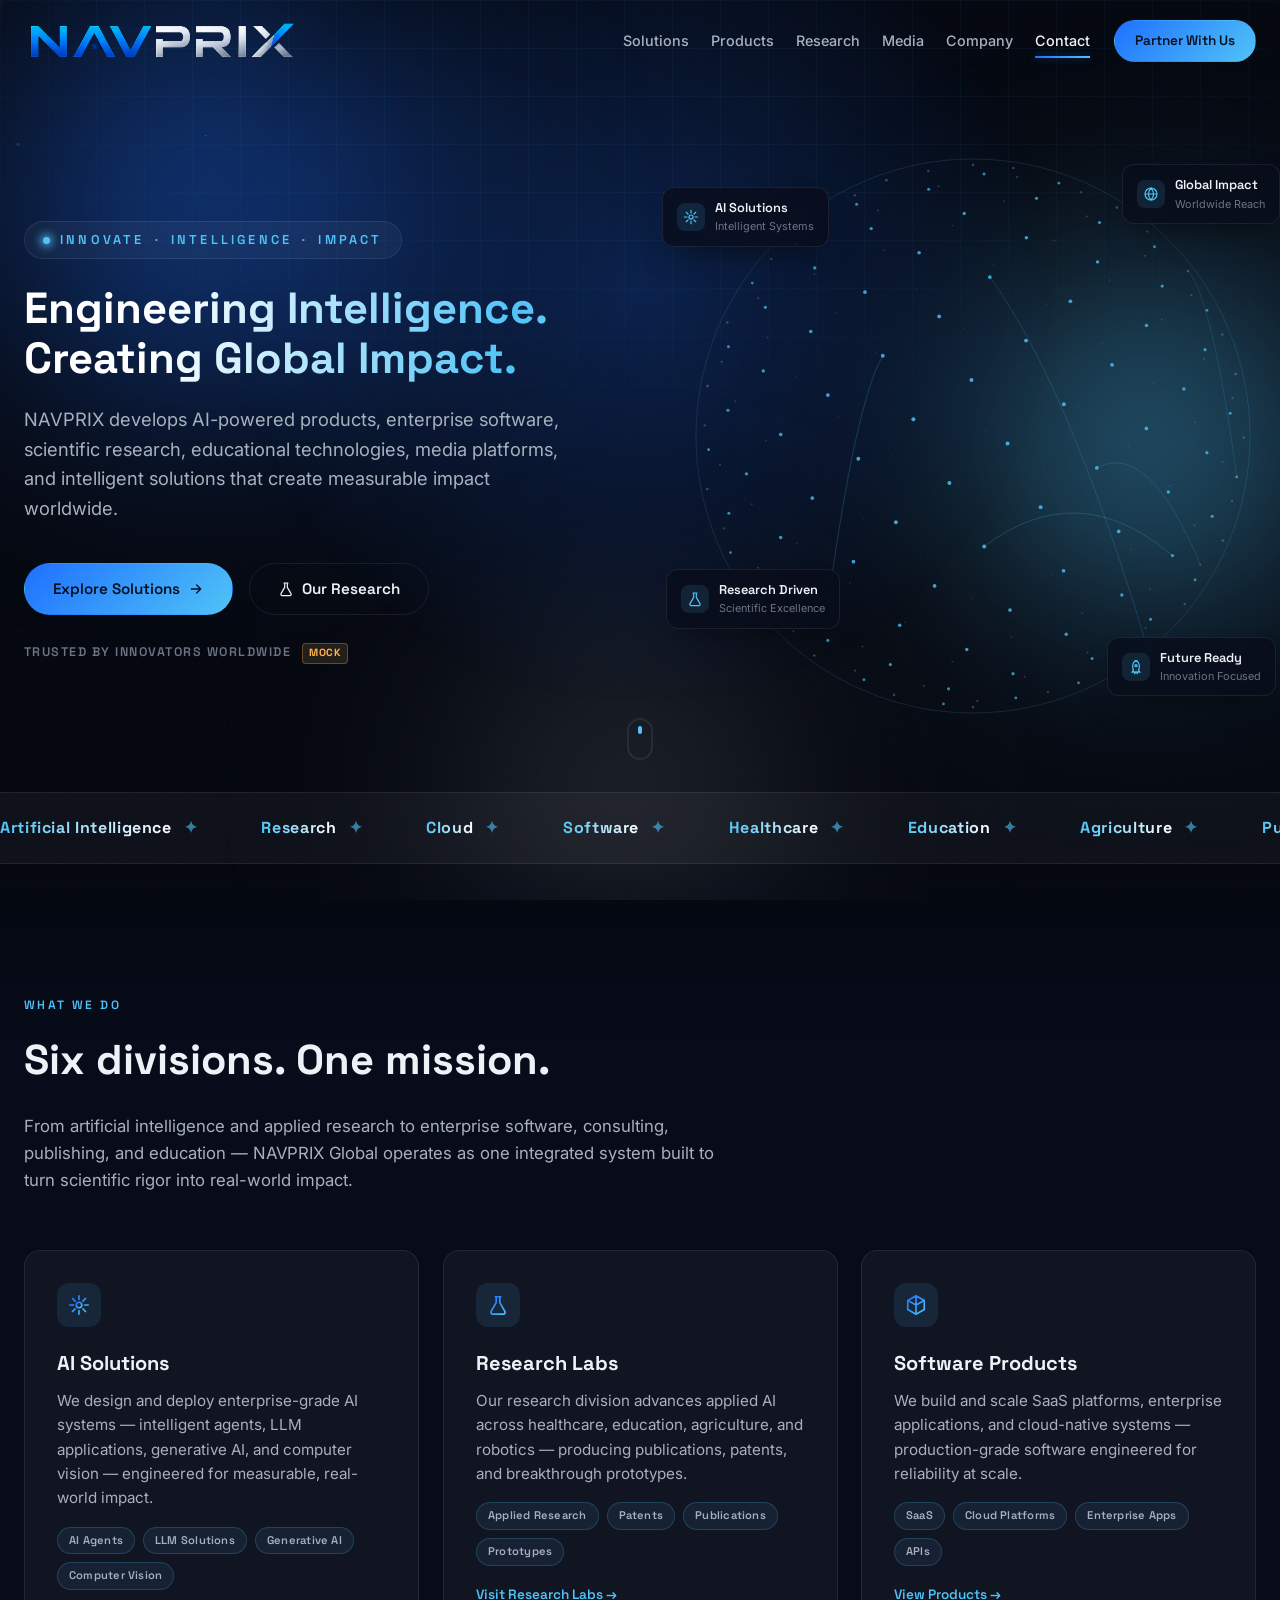
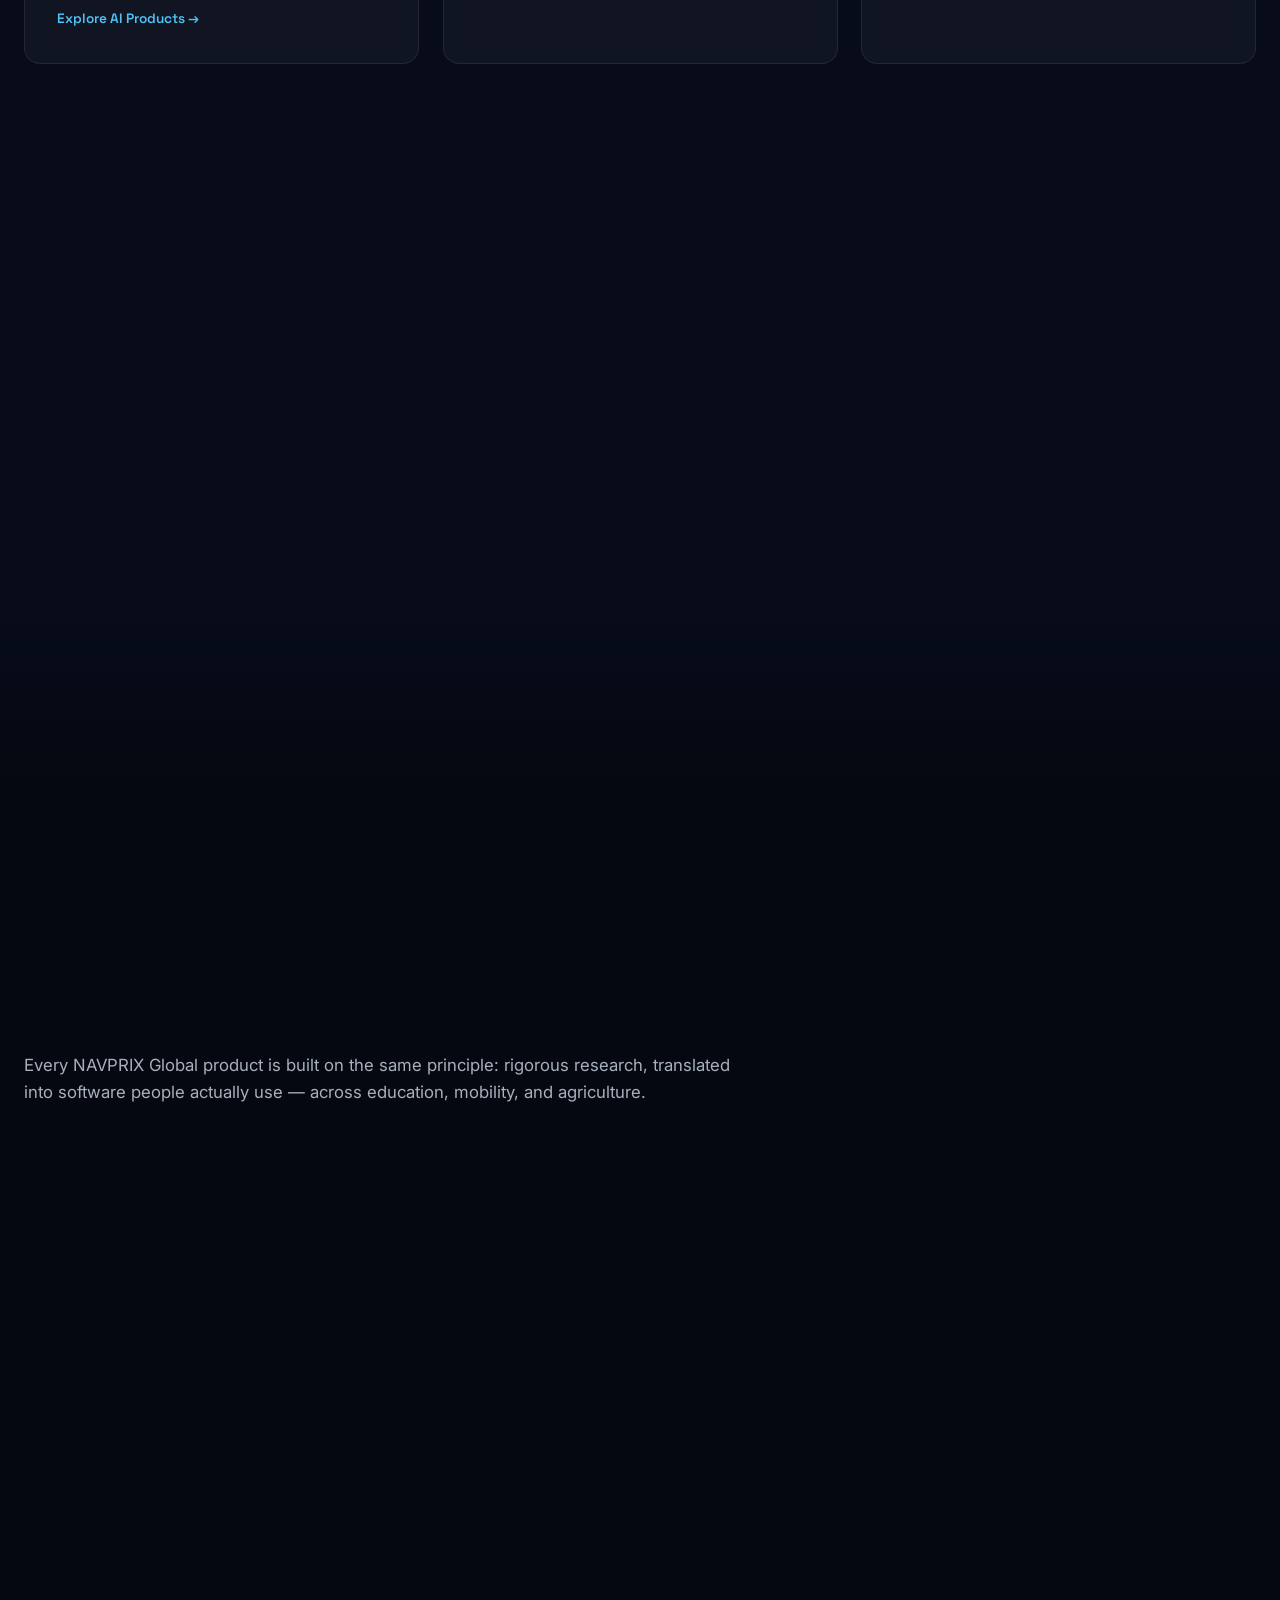
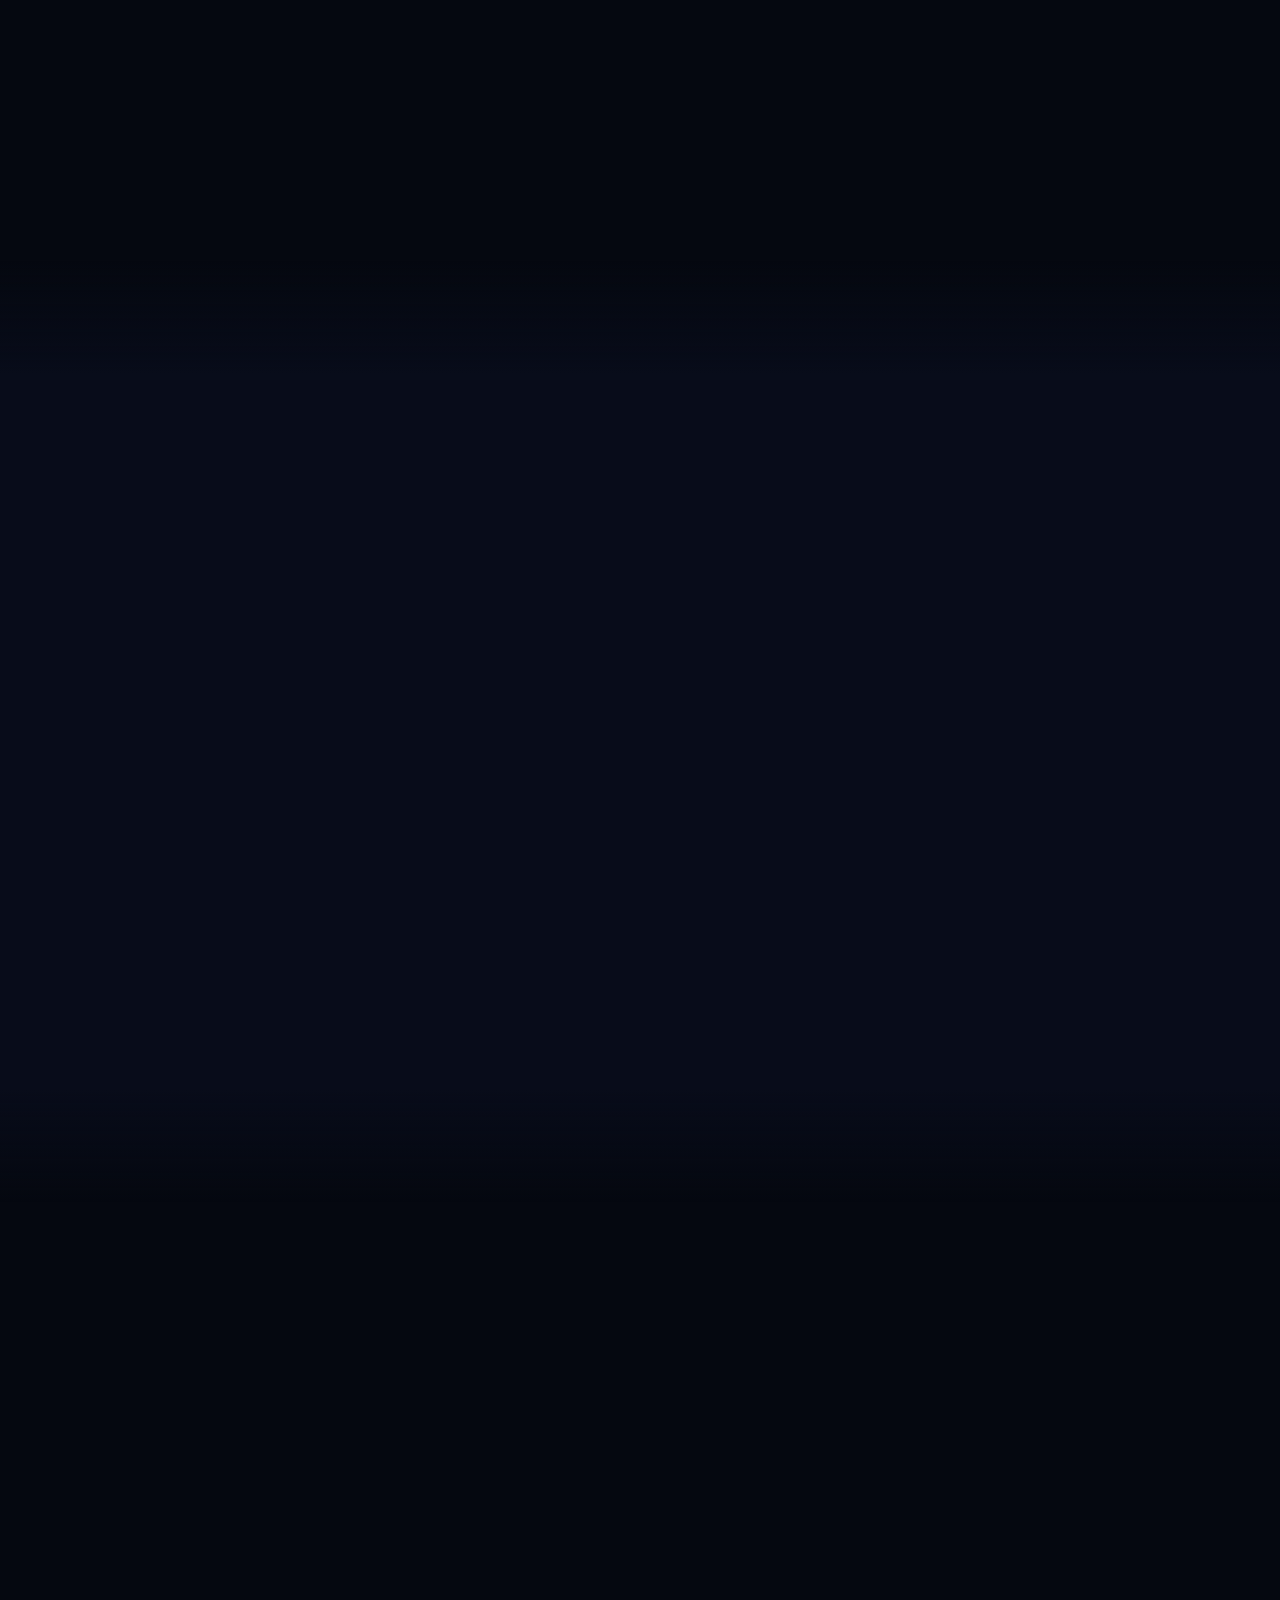
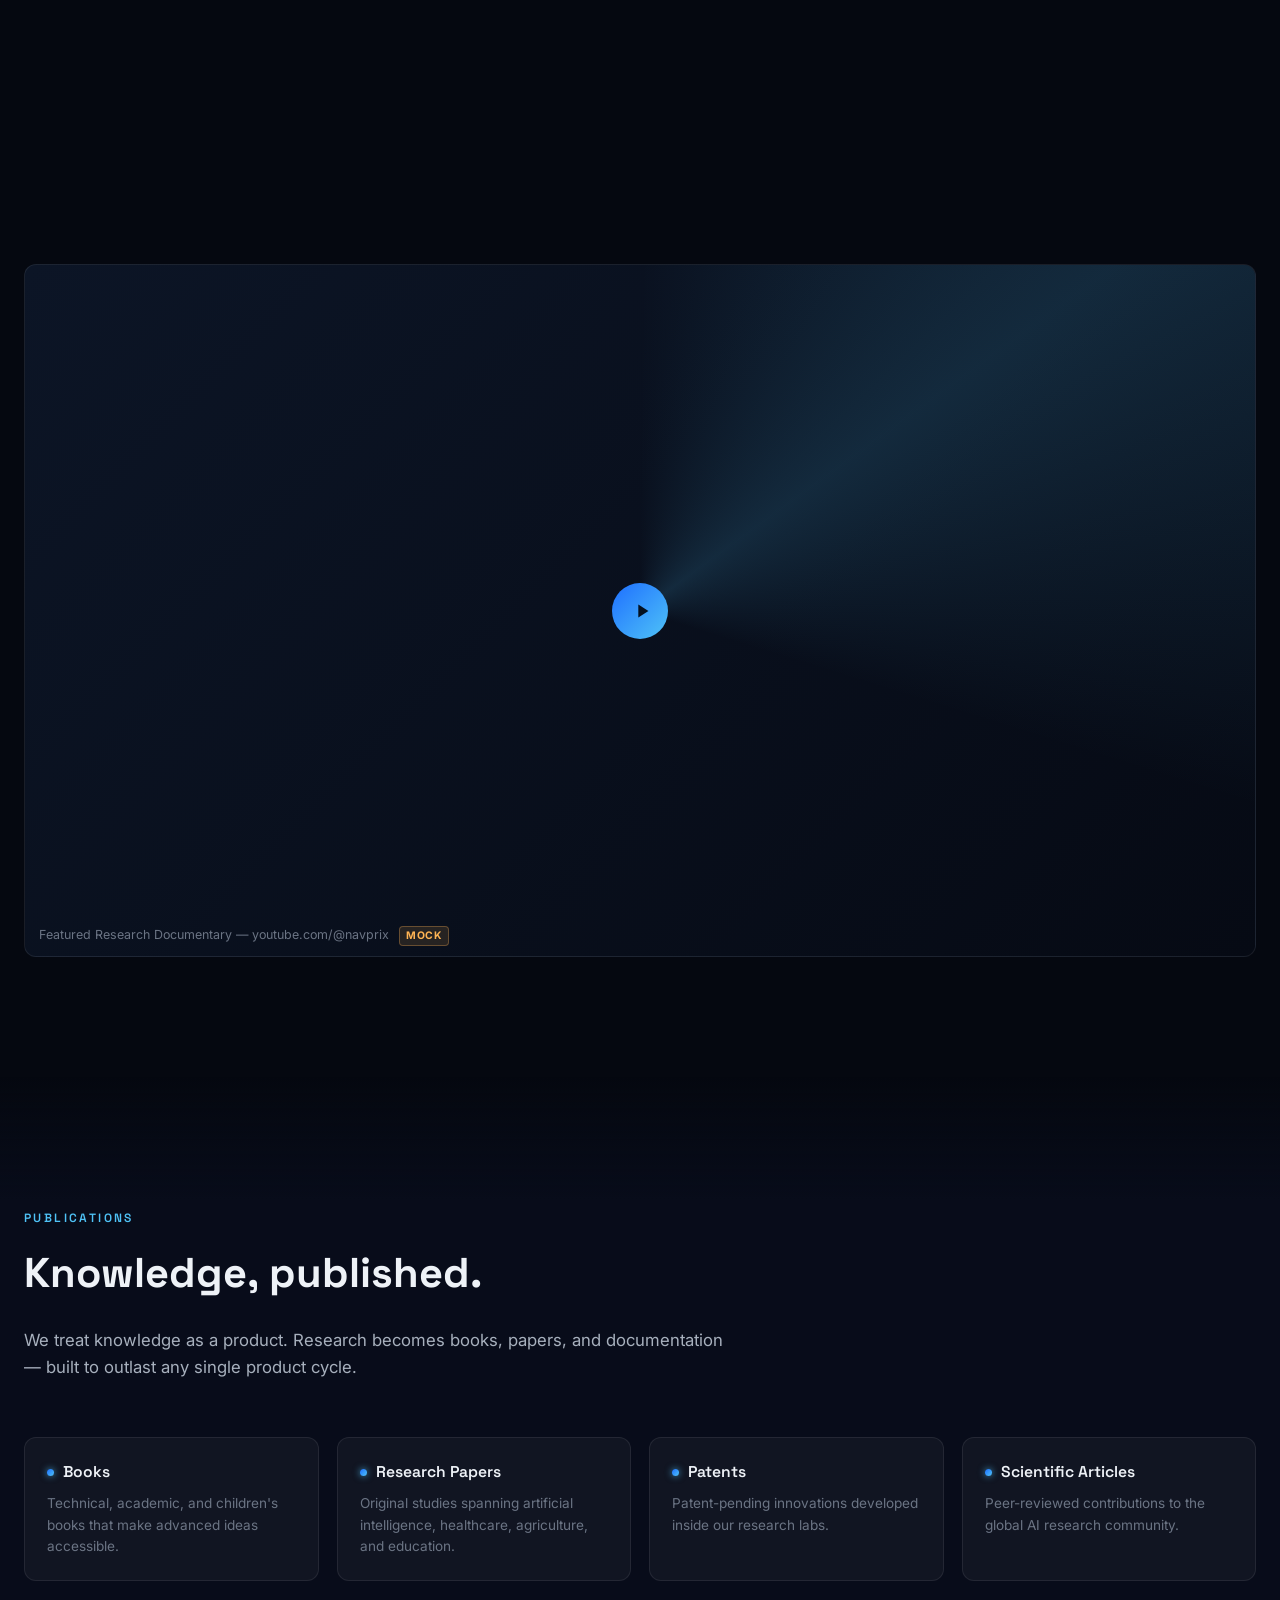
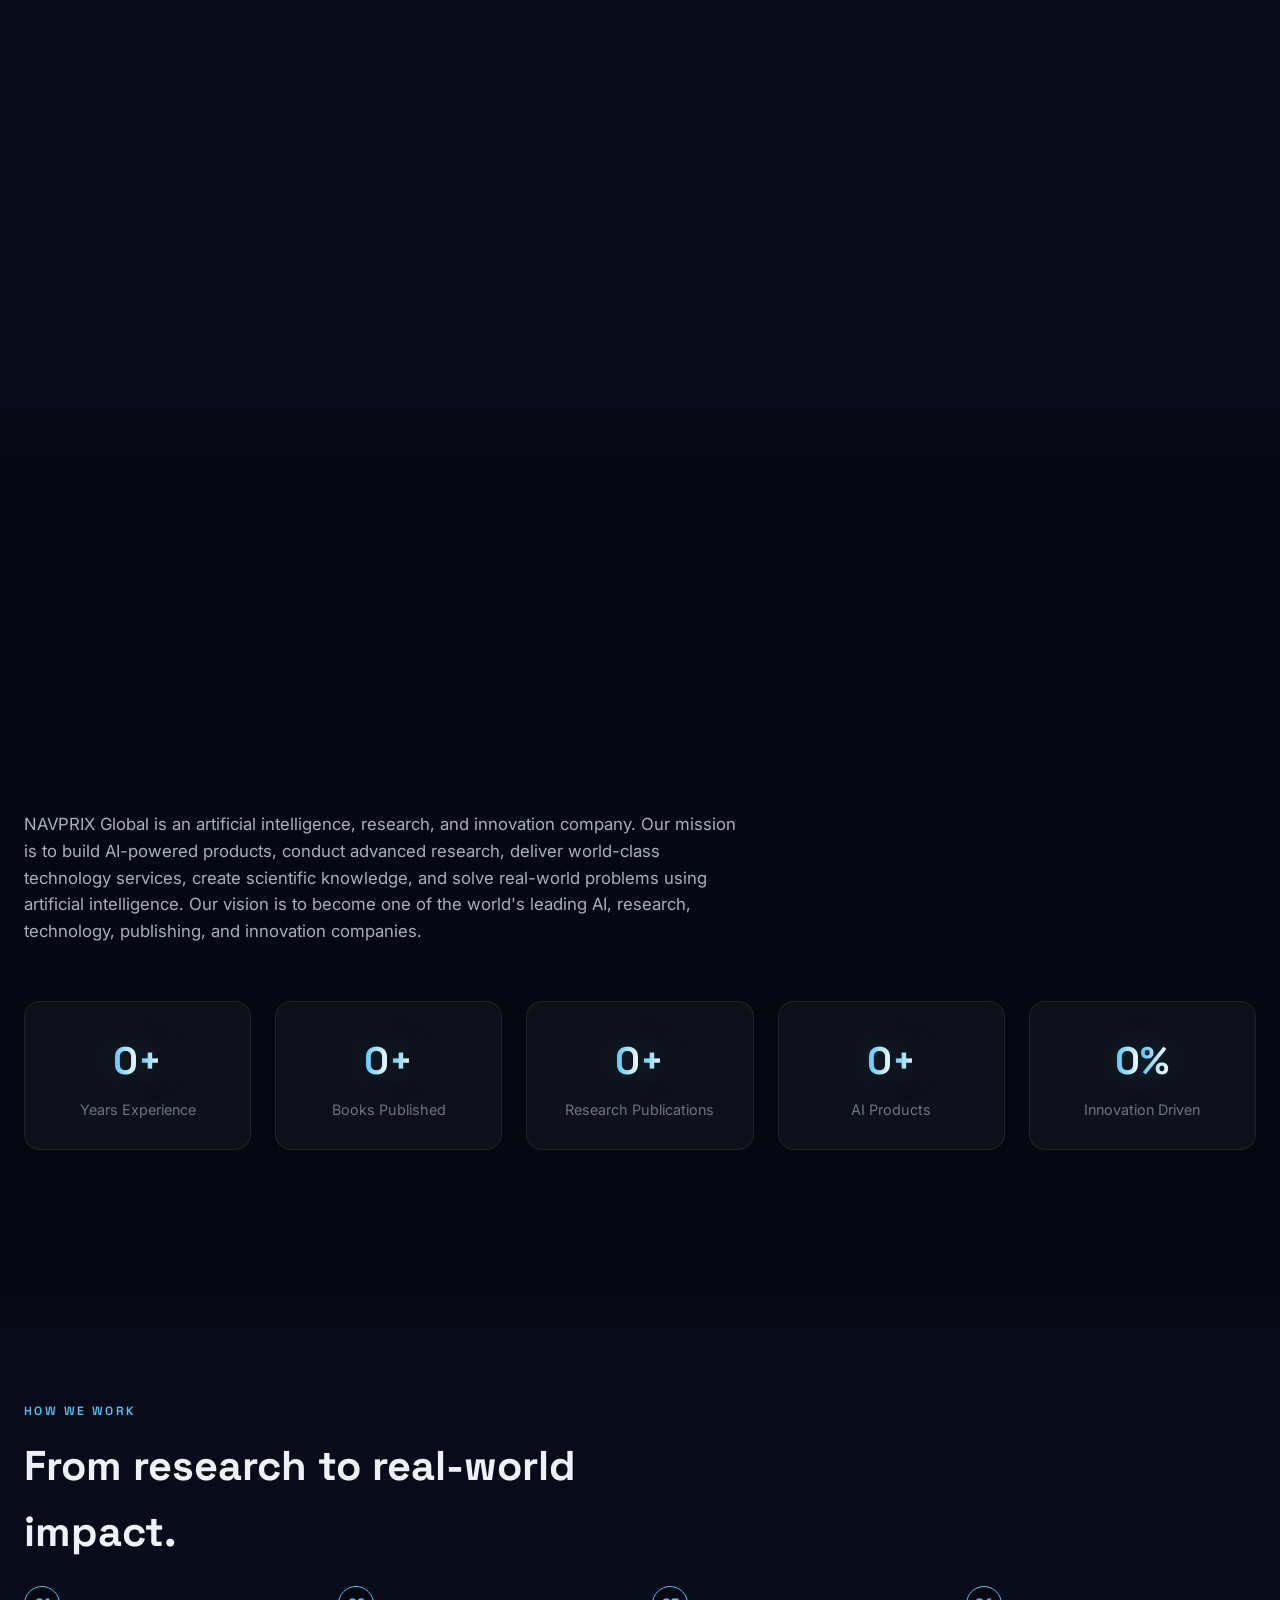
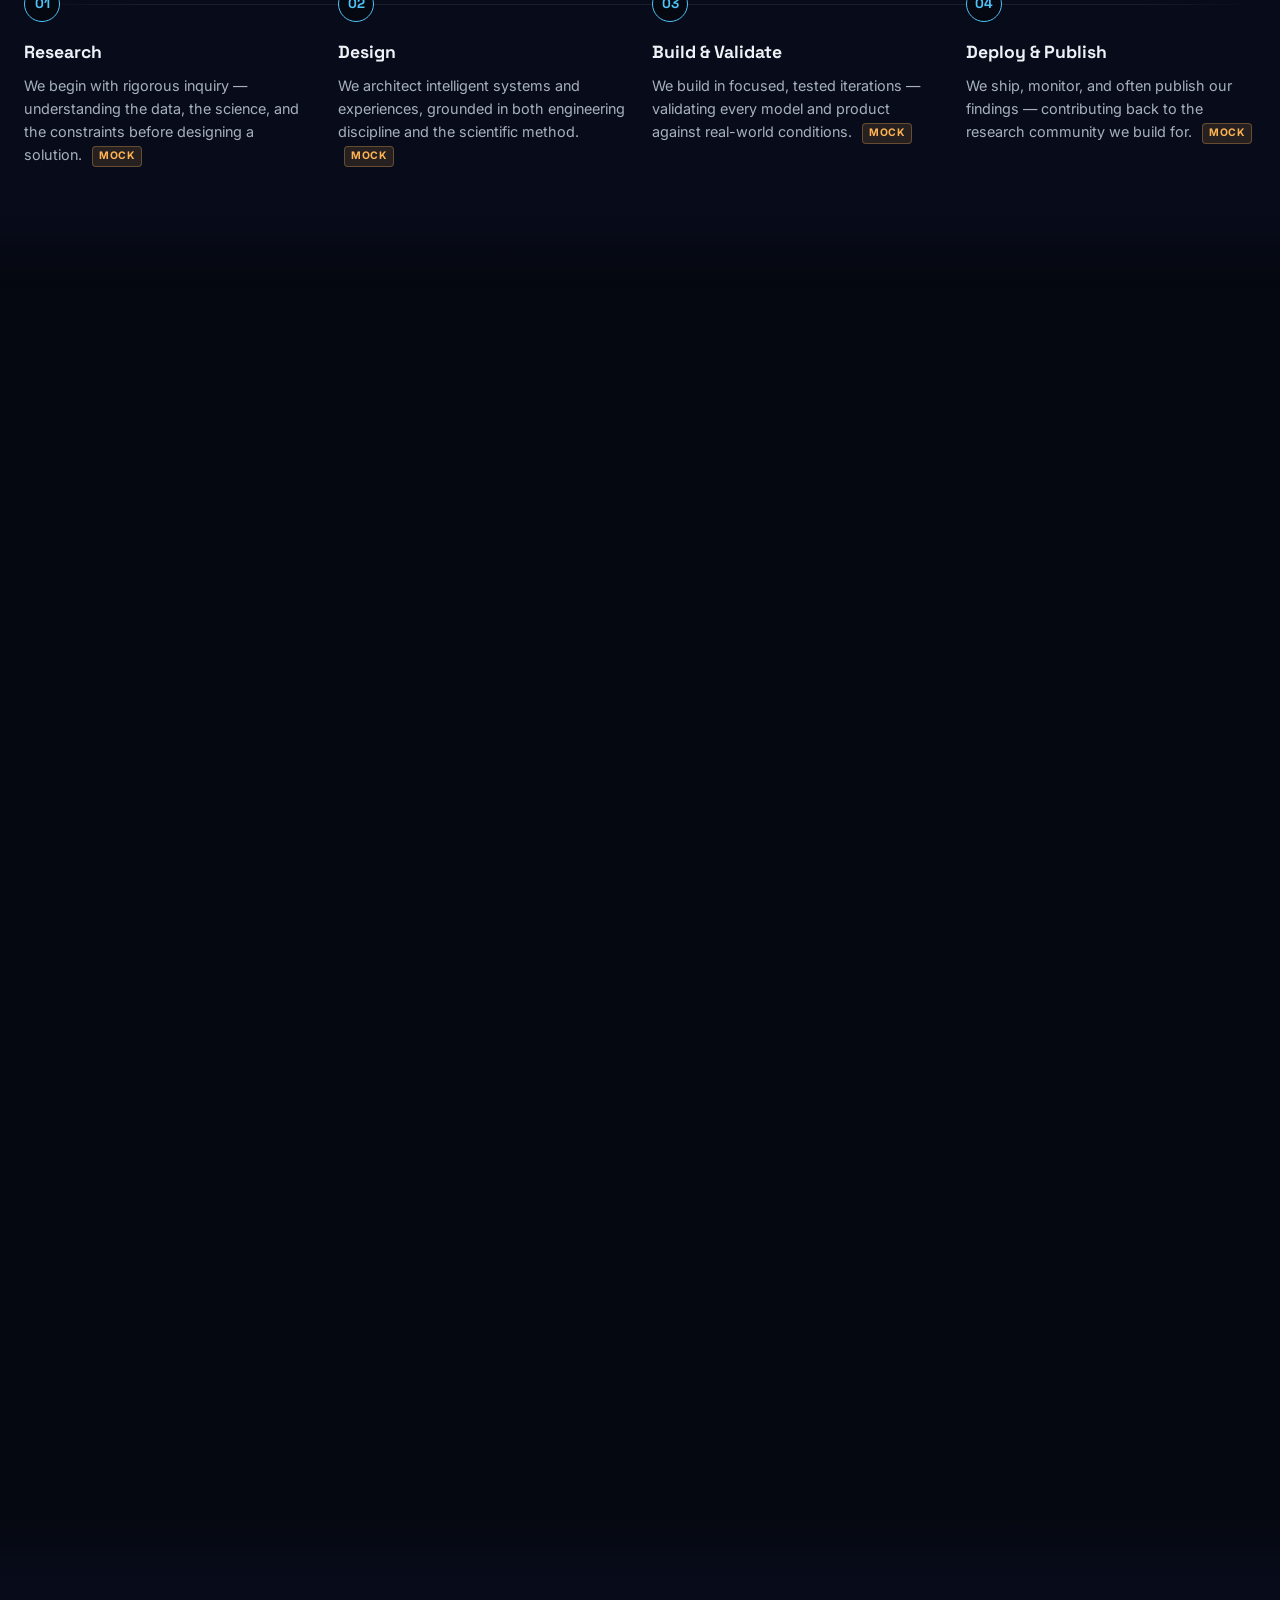
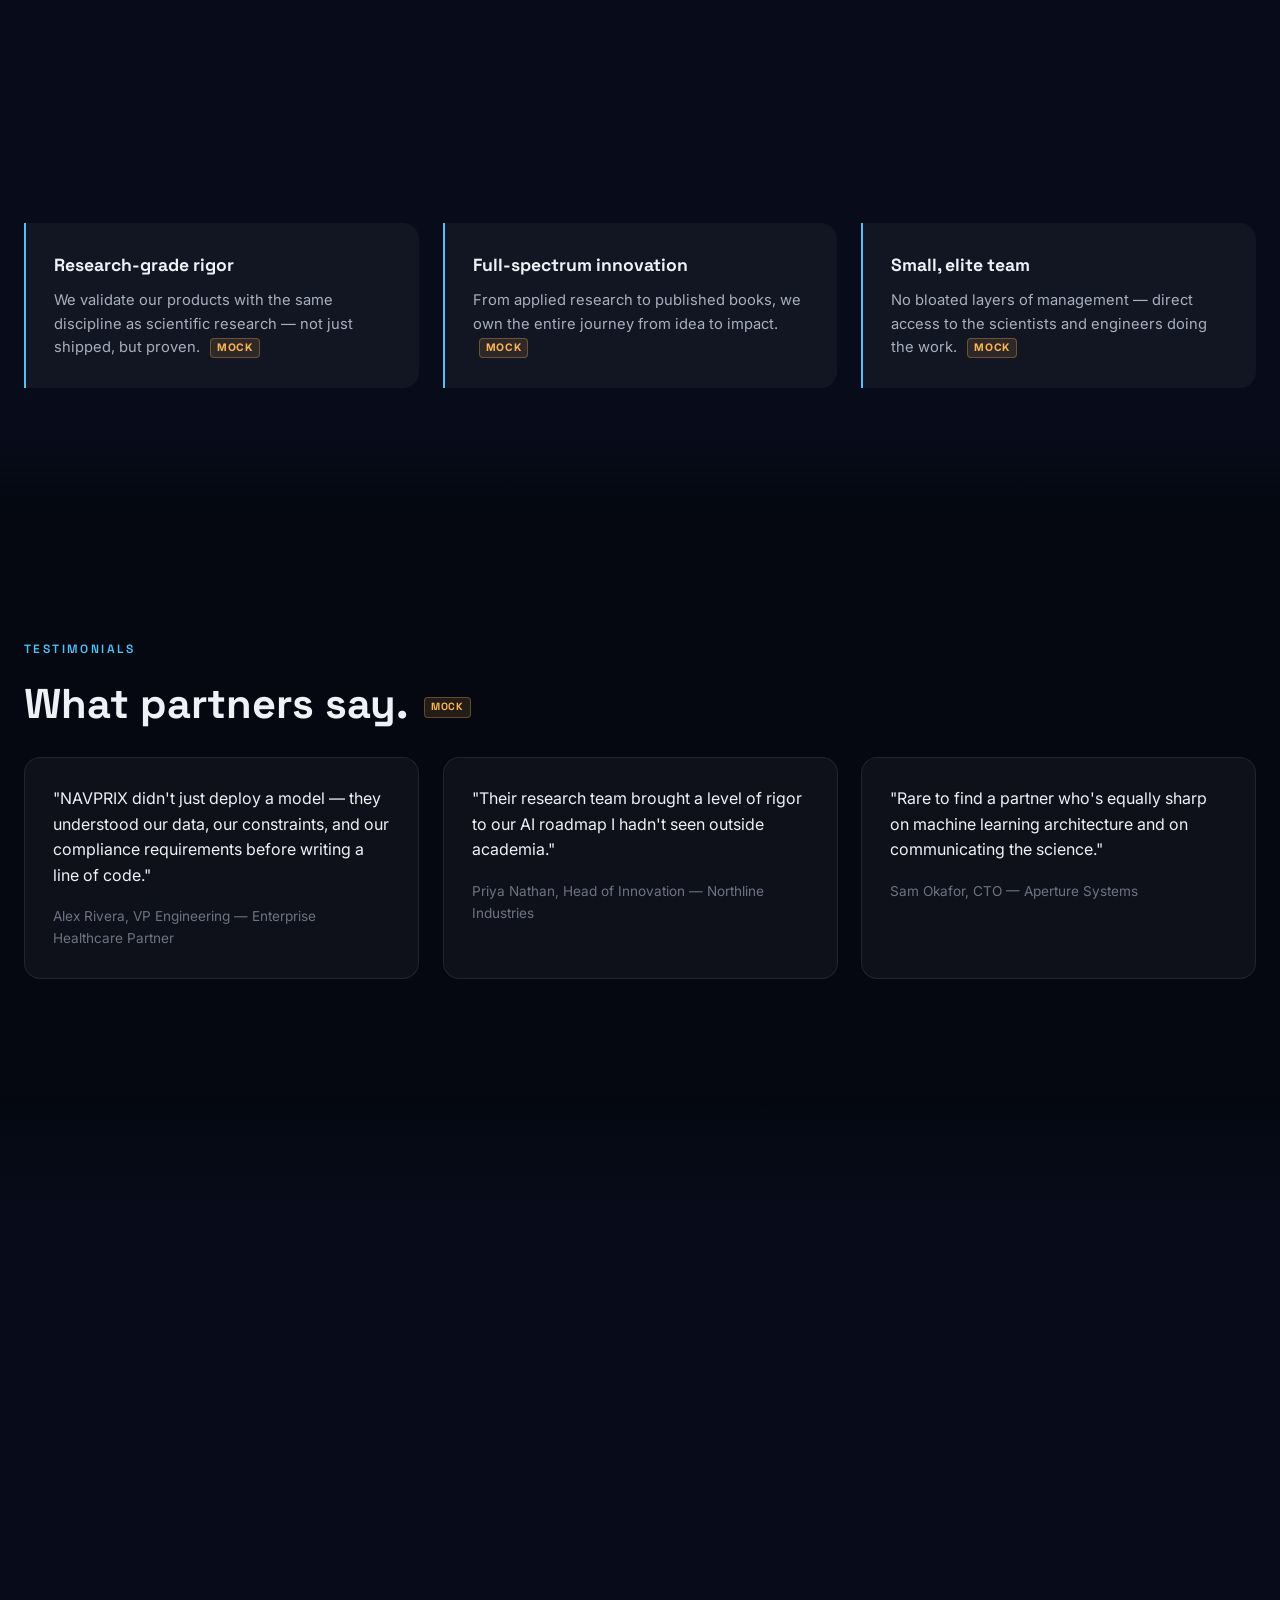
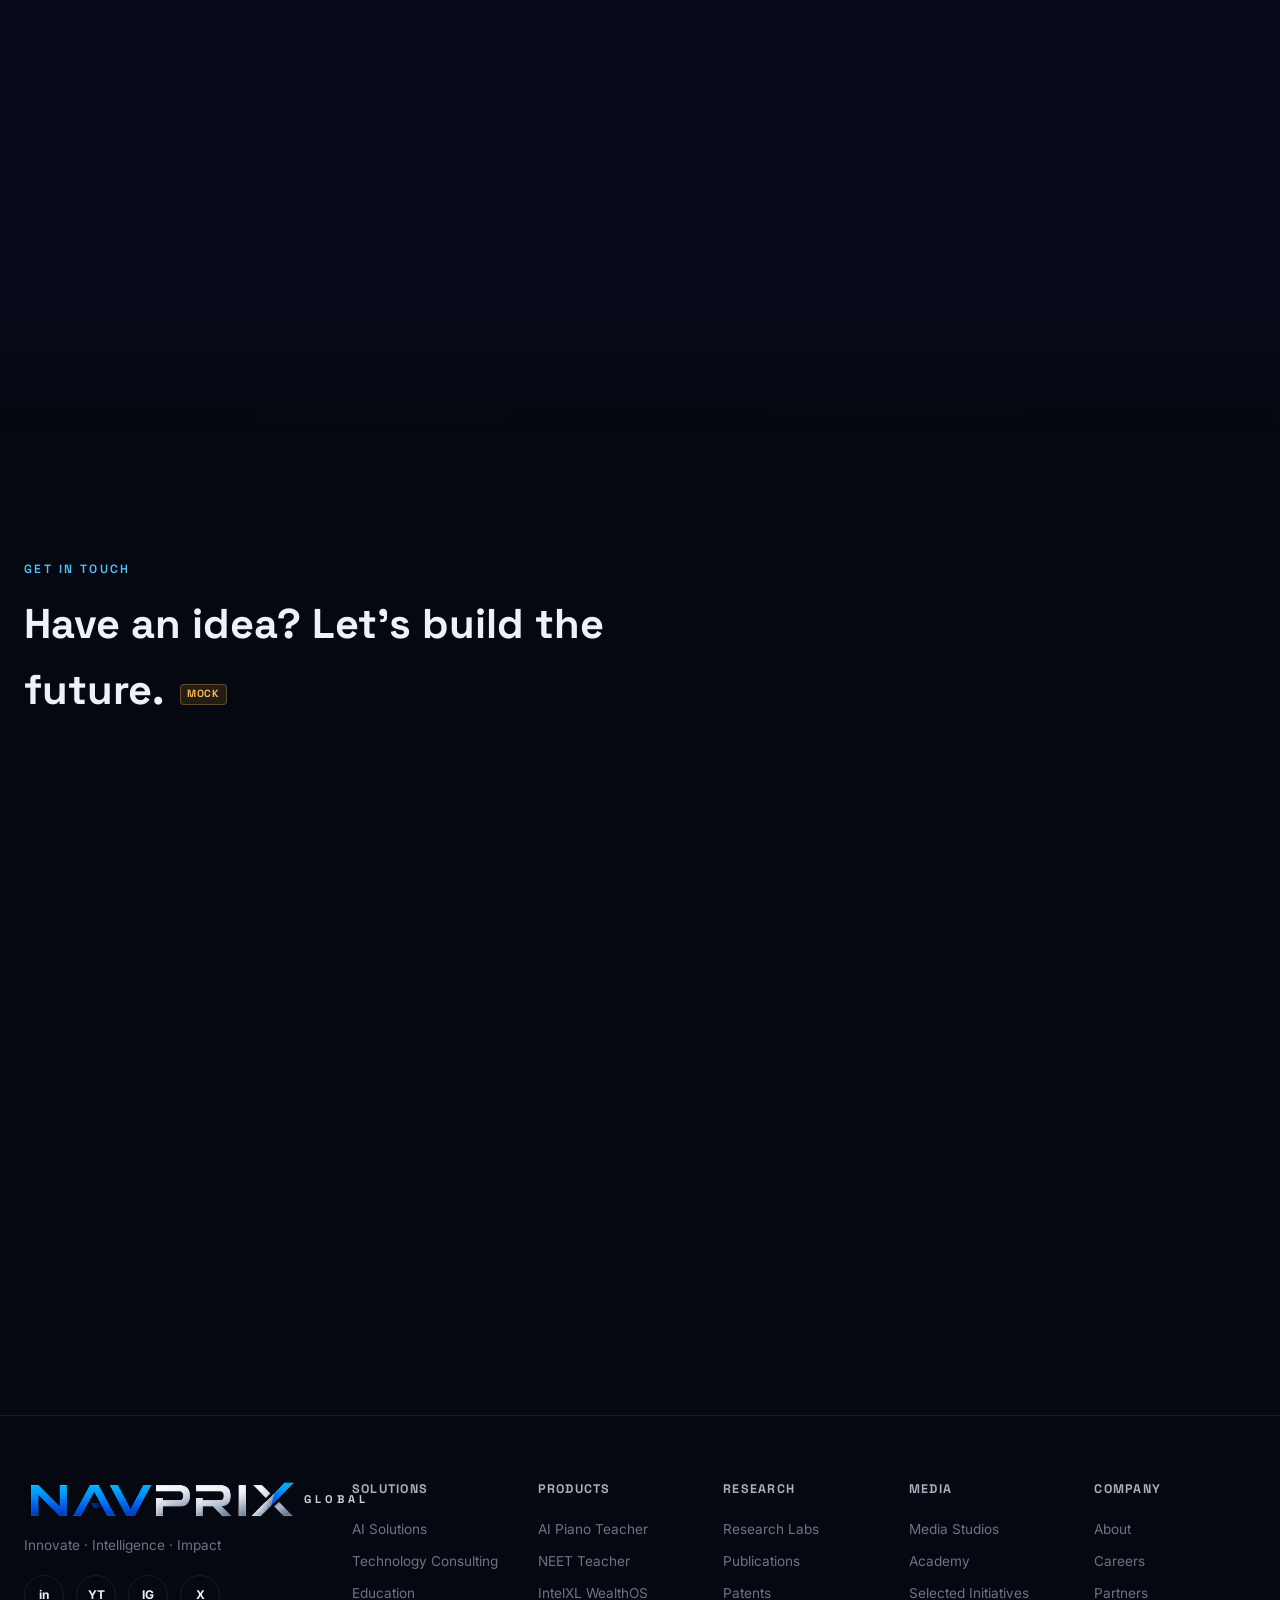
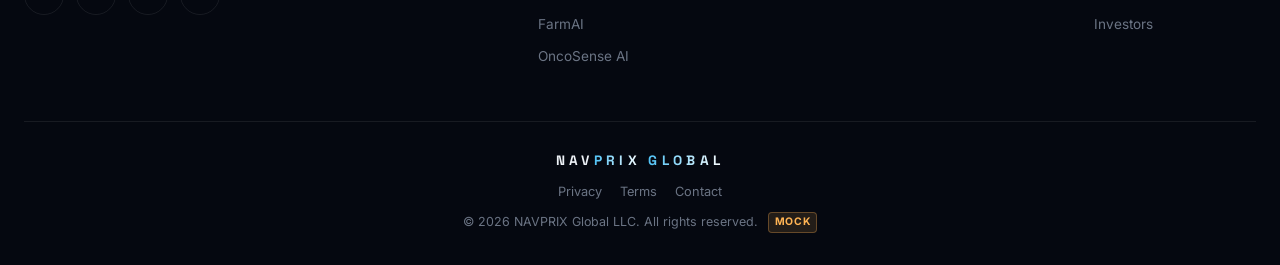
==== commit 9c2b1b21: "Add OncoSense AI research page and link it across the site Introduce a Healthcare AI product page, w" ====
--- a/index.html
+++ b/index.html
@@ -4,7 +4,7 @@
 <head>
   <meta charset="UTF-8">
   <meta name="viewport" content="width=device-width, initial-scale=1.0">
-  <title>NAVPRIX Global — Engineering Intelligence. Creating Global Impact.</title>
+  <title>Navprix Global — Engineering Intelligence. Creating Global Impact.</title>
   <meta name="description"
     content="NAVPRIX Global is an artificial intelligence, research, and innovation company — building AI products, conducting applied research, and engineering technology that solves real-world problems.">
   <meta property="og:title" content="NAVPRIX Global — Engineering Intelligence. Creating Global Impact.">
@@ -408,6 +408,24 @@
           </div>
           <p>An AI platform built for researchers — from data to publication, in one workspace.</p>
         </article>
+
+        <article class="pillar-card pillar-card--healthcare reveal" data-tilt>
+          <div class="pillar-card__icon">
+            <svg viewBox="0 0 24 24">
+              <path d="M7 3c0 4.5 10 4.5 10 9s-10 4.5-10 9M17 3c0 4.5-10 4.5-10 9s10 4.5 10 9" stroke="url(#iconBlue)"
+                stroke-width="1.6" fill="none" stroke-linecap="round" />
+              <path d="M8.3 7.5h7.4M8 12h8M8.3 16.5h7.4" stroke="url(#iconBlue)" stroke-width="1.4"
+                stroke-linecap="round" />
+            </svg>
+          </div>
+          <div class="pillar-card__head">
+            <h3>OncoSense AI</h3>
+            <em class="badge badge--soon">Research</em>
+          </div>
+          <p>A Healthcare AI research platform exploring early cancer detection through medical imaging, pathology,
+            and genomic intelligence.</p>
+          <a href="oncosense-ai.html" class="pillar-card__cta">Explore OncoSense AI →</a>
+        </article>
       </div>
     </div>
   </section>
@@ -422,10 +440,11 @@
         disciplines where intelligence can do the most good.</p>
 
       <div class="chip-grid">
-        <div class="chip-card reveal">
+        <a href="oncosense-ai.html" class="chip-card reveal" data-tilt>
           <h4>Healthcare AI</h4>
           <p>Interpretable models for diagnostics, triage, and clinical decision support.</p>
-        </div>
+          <span class="chip-card__link">OncoSense AI — our flagship initiative →</span>
+        </a>
         <div class="chip-card reveal">
           <h4>Educational AI</h4>
           <p>Adaptive tutoring systems that personalize how people learn.</p>
@@ -779,7 +798,7 @@
         <div class="ecosystem__connector"></div>
         <div class="ecosystem__level">
           <a href="#research" class="ecosystem__node">Agriculture AI</a>
-          <a href="#research" class="ecosystem__node">Healthcare AI</a>
+          <a href="oncosense-ai.html" class="ecosystem__node">Healthcare AI</a>
           <a href="#solutions" class="ecosystem__node">Education</a>
         </div>
       </div>
@@ -862,6 +881,7 @@
             <a href="#products">NEET Teacher</a>
             <a href="#products">IntelXL WealthOS</a>
             <a href="#products">FarmAI</a>
+            <a href="oncosense-ai.html">OncoSense AI</a>
           </div>
           <div class="footer__col">
             <h4>Research</h4>
--- a/css/style.css
+++ b/css/style.css
@@ -12,11 +12,13 @@
   --silver-3: #8a97a6;
   --silver-4: #c7d0da;
   --silver-glow: rgba(199, 208, 218, 0.35);
+  --purple-1: #7c5cff;
+  --teal-1: #2dd4bf;
   --text: #eef2f7;
   --text-dim: #a7b0bd;
   --text-faint: #6b7484;
   --radius: 16px;
-  --max-width: 1180px;
+  --max-width: 1320px;
   --font-display: "Space Grotesk", "Inter", sans-serif;
   --font-body: "Inter", sans-serif;
   --ease-out: cubic-bezier(0.16, 1, 0.3, 1);
@@ -336,10 +338,10 @@
 /* ============ Hero ============ */
 .hero {
   position: relative;
-  min-height: 100vh;
-  display: flex;
-  align-items: center;
-  padding-top: 90px;
+  min-height: clamp(600px, 88vh, 820px);
+  display: flex;
+  align-items: center;
+  padding-top: 80px;
   overflow: hidden;
 }
 .hero__canvas {
@@ -366,8 +368,9 @@
 .hero__inner {
   position: relative;
   z-index: 1;
+  width: 100%;
   display: grid;
-  grid-template-columns: 1.05fr 0.95fr;
+  grid-template-columns: minmax(0, 1.05fr) minmax(0, 0.95fr);
   align-items: center;
   gap: 40px;
 }
@@ -419,12 +422,31 @@
   0% { background-position: 0% 50%; }
   100% { background-position: 250% 50%; }
 }
+.hero__tagline {
+  font-family: var(--font-display);
+  font-size: clamp(1.15rem, 1.8vw, 1.4rem);
+  font-weight: 600;
+  color: var(--blue-2);
+  margin: 0 0 18px;
+}
 .hero__subtitle {
   font-size: 1.15rem;
   color: var(--text-dim);
   max-width: 560px;
   margin: 0 0 40px;
 }
+.back-link {
+  display: inline-flex;
+  align-items: center;
+  gap: 6px;
+  margin-bottom: 24px;
+  font-family: var(--font-display);
+  font-size: 0.85rem;
+  font-weight: 600;
+  color: var(--text-faint);
+  transition: color 0.2s ease, gap 0.2s ease;
+}
+.back-link:hover { color: var(--blue-2); gap: 10px; }
 .hero__cta {
   display: flex;
   justify-content: flex-start;
@@ -447,7 +469,7 @@
   position: relative;
   width: 100%;
   aspect-ratio: 1 / 1;
-  max-width: 520px;
+  max-width: 620px;
   margin: 0 auto;
 }
 .hero__globe { width: 100%; height: 100%; display: block; }
@@ -635,12 +657,21 @@
 }
 .chip-card {
   position: relative;
+  display: block;
   overflow: hidden;
   padding: 22px;
   border-radius: 12px;
   background: var(--panel);
   border: 1px solid var(--panel-border);
   transition: border-color 0.3s ease, transform 0.3s var(--ease-out), box-shadow 0.3s ease;
+}
+.chip-card__link {
+  display: inline-block;
+  margin-top: 10px;
+  font-family: var(--font-display);
+  font-size: 0.72rem;
+  font-weight: 700;
+  color: var(--blue-2);
 }
 .chip-card:hover {
   border-color: rgba(79, 195, 247, 0.4);
@@ -773,6 +804,24 @@
 }
 .pillar-card__cta:hover { gap: 11px; color: var(--silver-2); }
 
+/* Healthcare AI accent — subtle purple/teal tint for the OncoSense AI card,
+   layered on top of the shared pillar-card look rather than replacing it. */
+.pillar-card--healthcare:hover {
+  border-color: rgba(124, 92, 255, 0.45);
+  box-shadow: 0 20px 50px -24px rgba(124, 92, 255, 0.4);
+}
+.pillar-card--healthcare .pillar-card__icon {
+  background: linear-gradient(135deg, rgba(124, 92, 255, 0.16), rgba(45, 212, 191, 0.14));
+}
+.pillar-card--healthcare:hover .pillar-card__icon {
+  background: linear-gradient(135deg, rgba(124, 92, 255, 0.26), rgba(45, 212, 191, 0.22));
+}
+.pillar-card--healthcare[data-tilt]::before {
+  background: radial-gradient(280px circle at var(--mx, 50%) var(--my, 50%), rgba(124, 92, 255, 0.18), transparent 65%);
+}
+.pillar-card--healthcare .pillar-card__cta { color: var(--teal-1); }
+.pillar-card--healthcare .pillar-card__cta:hover { color: var(--silver-2); }
+
 .capability-list {
   display: flex;
   flex-wrap: wrap;
@@ -910,6 +959,62 @@
 }
 .timeline__step h3 { font-family: var(--font-display); margin: 0 0 8px; font-size: 1.1rem; }
 .timeline__step p { color: var(--text-dim); font-size: 0.9rem; margin: 0; }
+
+.timeline--six { grid-template-columns: repeat(6, 1fr); }
+.timeline__step--current .timeline__num {
+  background: var(--blue-2);
+  color: #04101f;
+  box-shadow: 0 0 0 6px rgba(79, 195, 247, 0.18), 0 0 18px 2px rgba(79, 195, 247, 0.5);
+  animation: blip 2.4s ease-in-out infinite;
+}
+.timeline__step--current h3 { color: var(--blue-2); }
+.timeline__step--muted { opacity: 0.55; }
+.timeline__tag {
+  display: inline-block;
+  margin-top: 8px;
+  font-family: var(--font-display);
+  font-size: 0.68rem;
+  font-weight: 700;
+  letter-spacing: 0.06em;
+  text-transform: uppercase;
+  color: var(--blue-2);
+}
+
+/* ============ Research disclaimer panel ============ */
+.disclaimer-panel {
+  display: flex;
+  gap: 20px;
+  align-items: flex-start;
+  max-width: 860px;
+  margin: 0 auto;
+  padding: 32px;
+  border-radius: var(--radius);
+  background: var(--panel);
+  border: 1px solid rgba(79, 195, 247, 0.25);
+}
+.disclaimer-panel__icon {
+  flex-shrink: 0;
+  width: 44px; height: 44px;
+  border-radius: 12px;
+  background: rgba(79, 195, 247, 0.12);
+  color: var(--blue-2);
+  display: flex;
+  align-items: center;
+  justify-content: center;
+}
+.disclaimer-panel__icon svg { width: 22px; height: 22px; }
+.disclaimer-panel h2 {
+  font-family: var(--font-display);
+  font-size: 1.15rem;
+  margin: 0 0 10px;
+  color: var(--text);
+}
+.disclaimer-panel p {
+  margin: 0;
+  color: var(--text-dim);
+  font-size: 0.95rem;
+  line-height: 1.7;
+}
 
 /* ============ Work Grid ============ */
 .work-grid {
@@ -1286,6 +1391,7 @@
   .hero__badge { display: none; }
   .pillars, .work-grid, .why-grid, .testimonials { grid-template-columns: repeat(2, 1fr); }
   .timeline { grid-template-columns: repeat(2, 1fr); row-gap: 40px; }
+  .timeline--six { grid-template-columns: repeat(3, 1fr); }
   .timeline__line { display: none; }
   .contact__grid { grid-template-columns: 1fr; }
   .stats { grid-template-columns: repeat(2, 1fr); }
@@ -1309,6 +1415,8 @@
   .navbar.menu-open .nav-cta-mobile { display: inline-flex; margin-top: 6px; }
   .pillars, .work-grid, .why-grid, .testimonials { grid-template-columns: 1fr; }
   .timeline { grid-template-columns: 1fr; }
+  .timeline--six { grid-template-columns: repeat(2, 1fr); }
+  .disclaimer-panel { flex-direction: column; padding: 24px; }
   .stats { grid-template-columns: repeat(2, 1fr); gap: 16px; }
   .form-row { grid-template-columns: 1fr; }
   .section { padding: 80px 0; }
